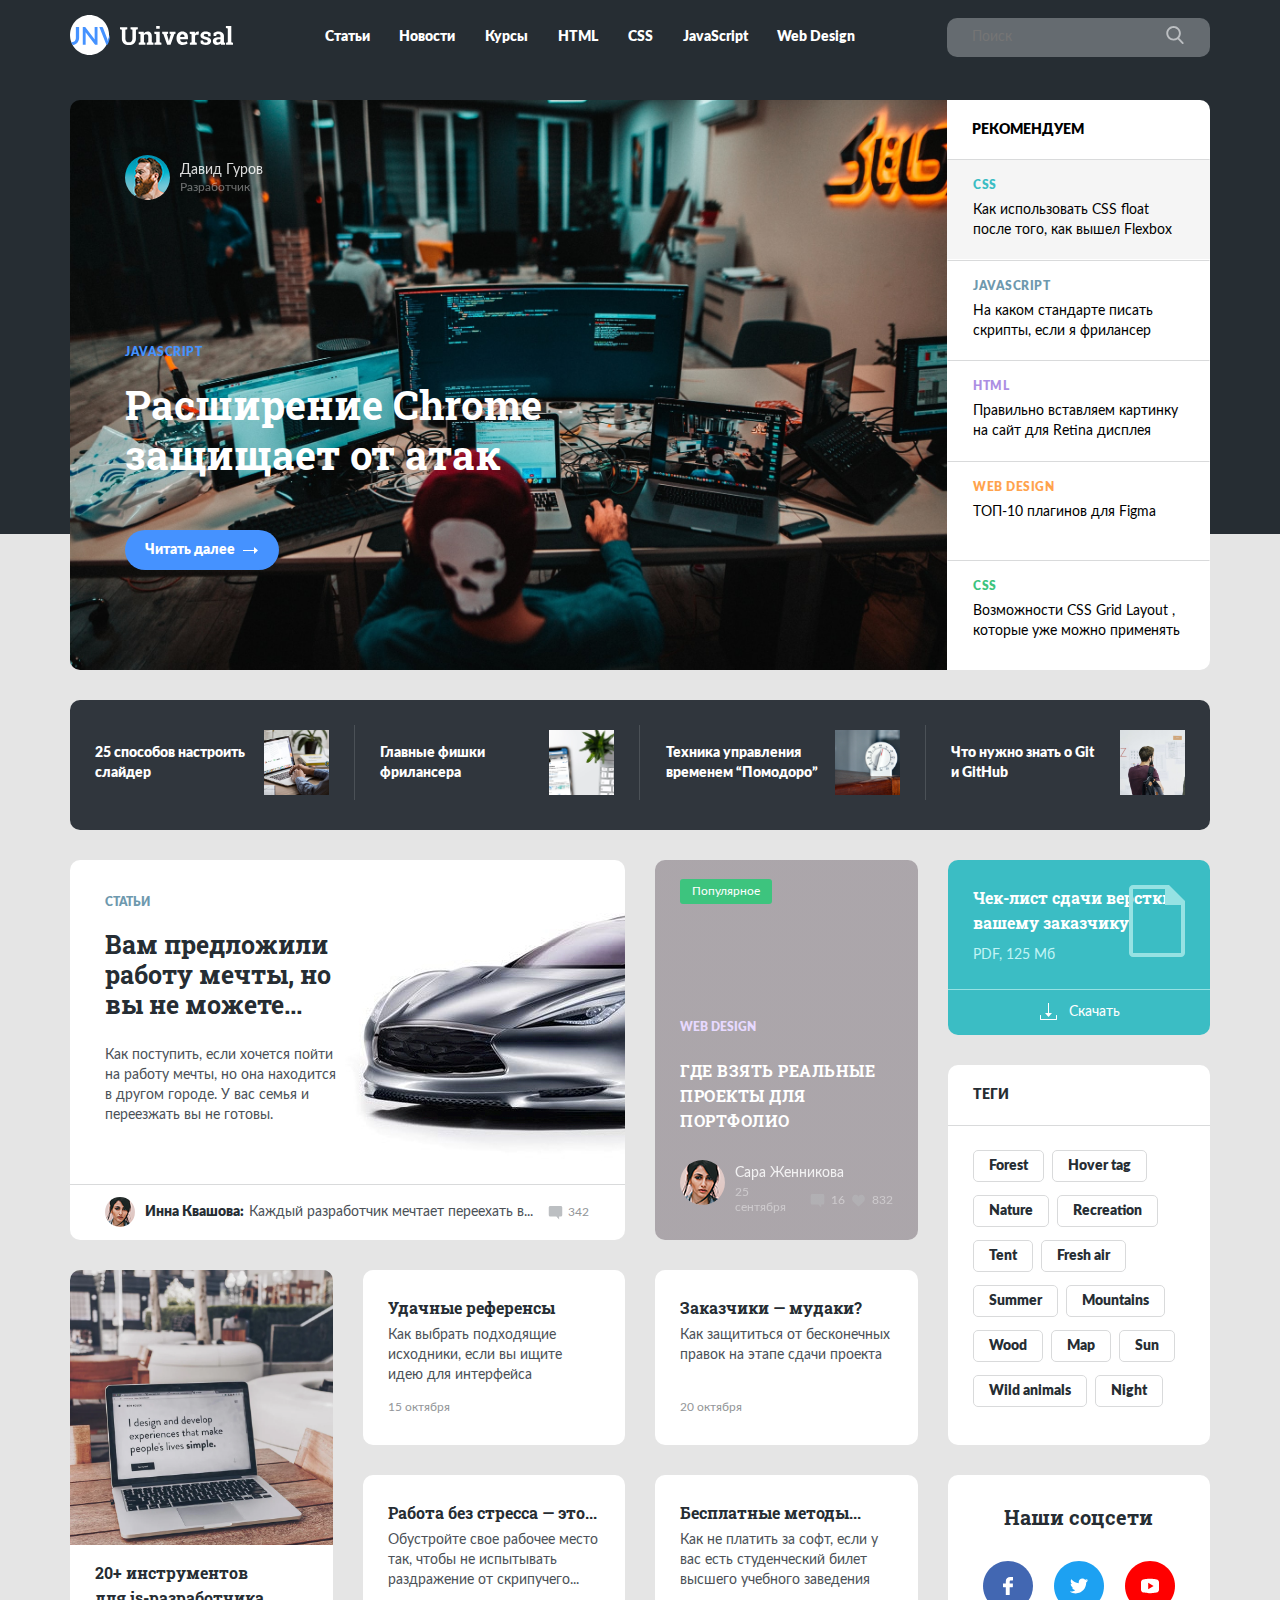
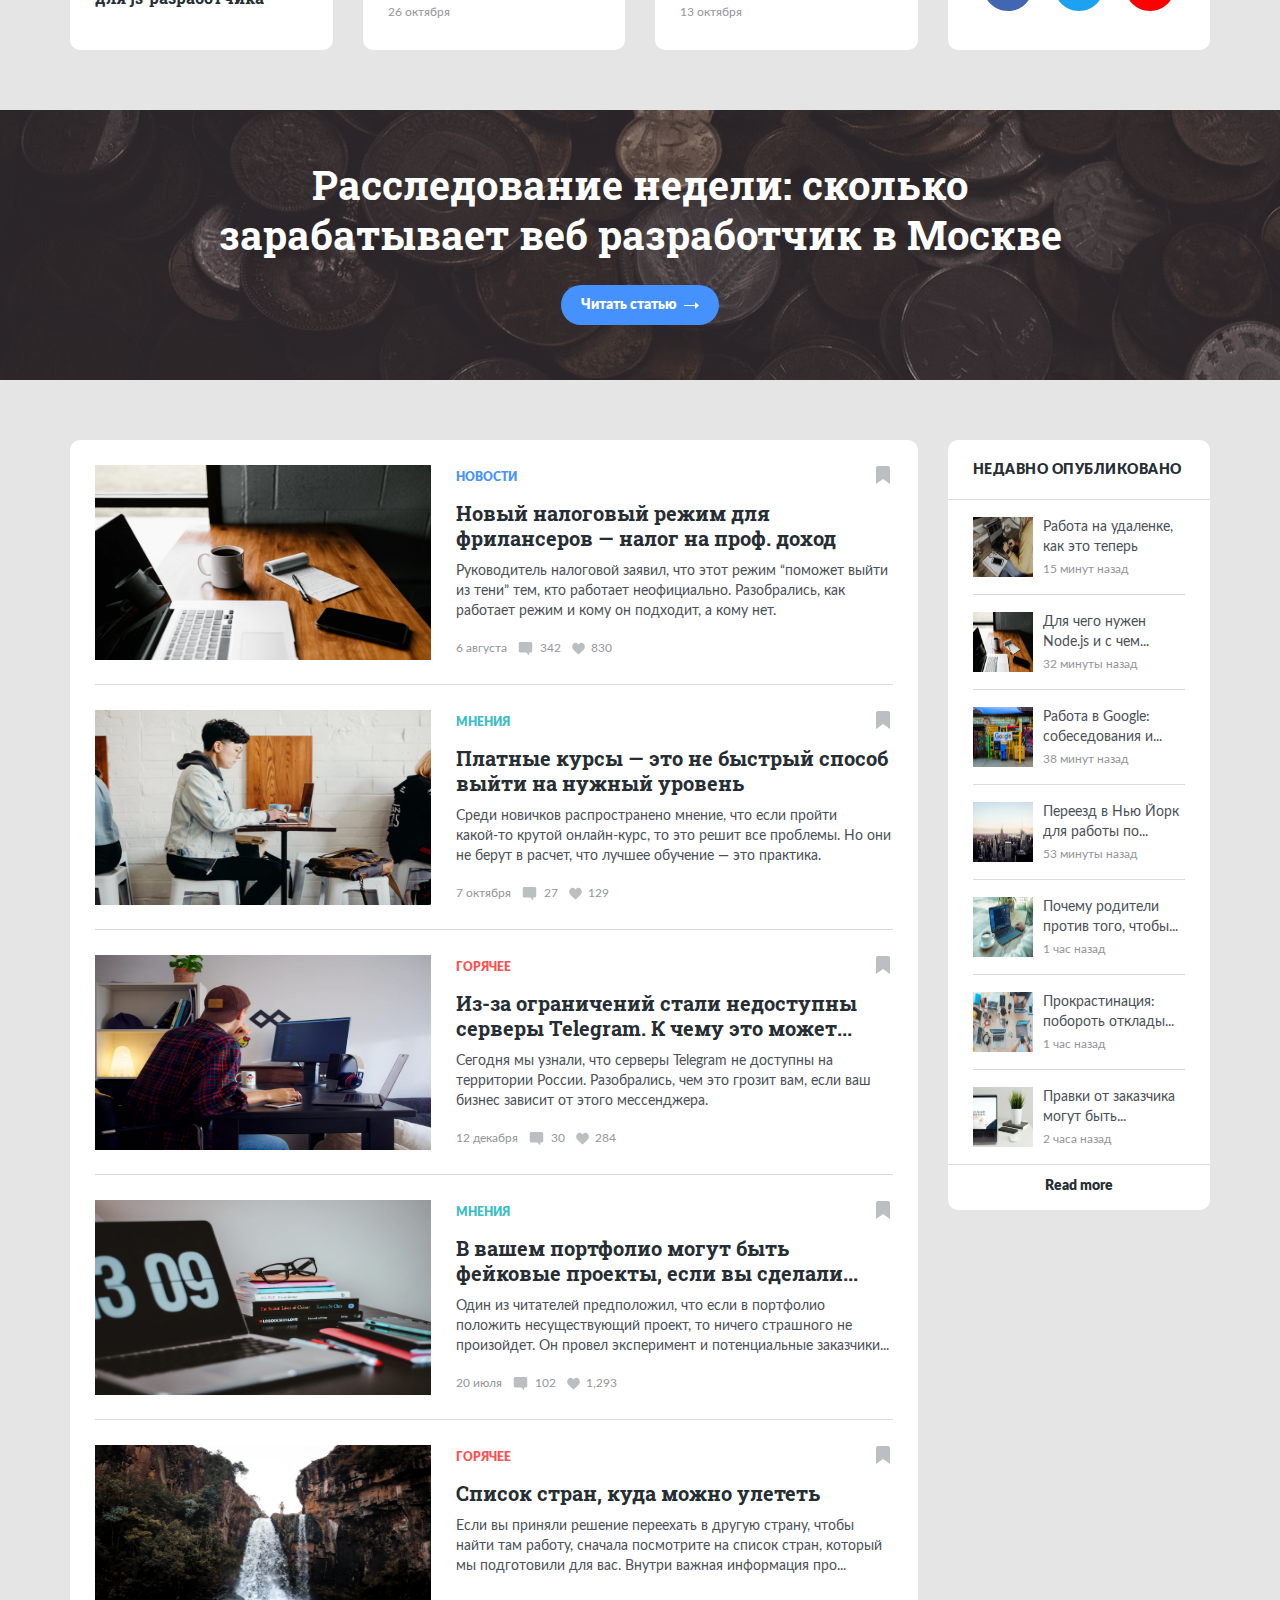
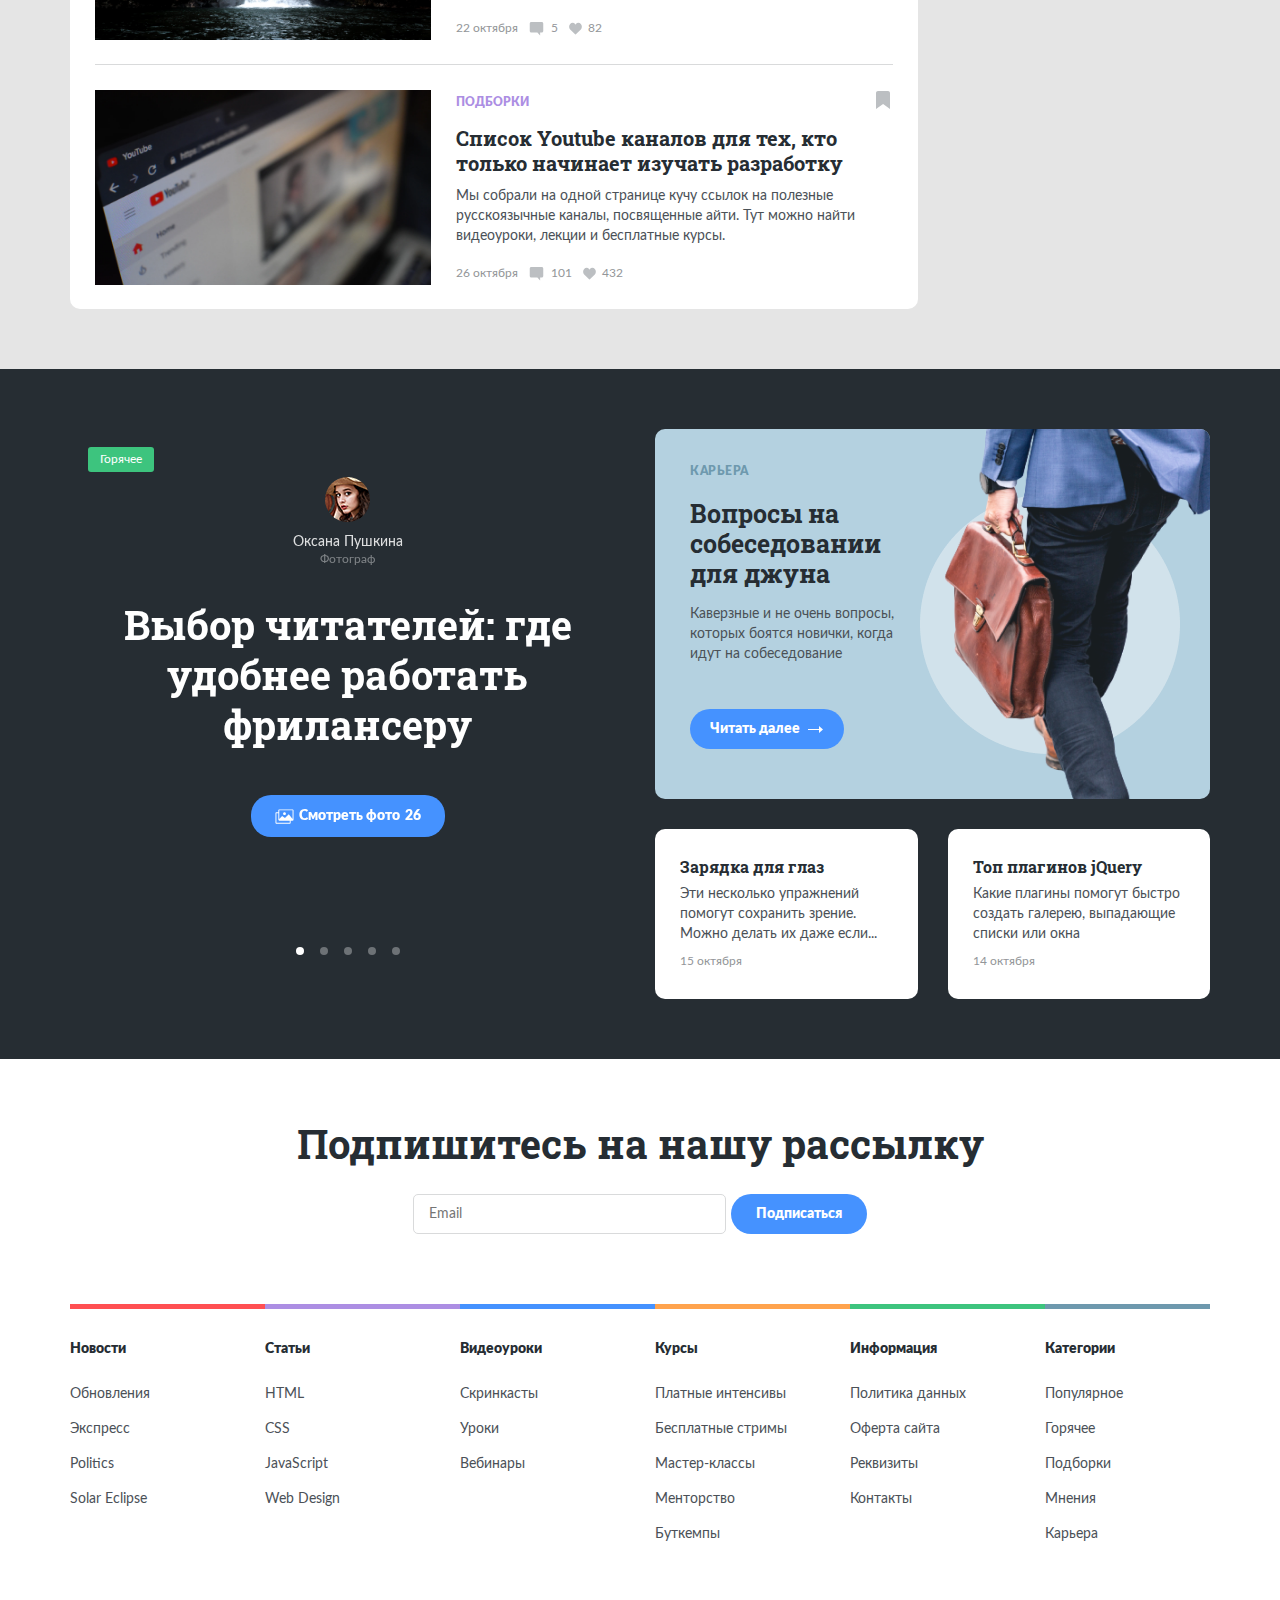
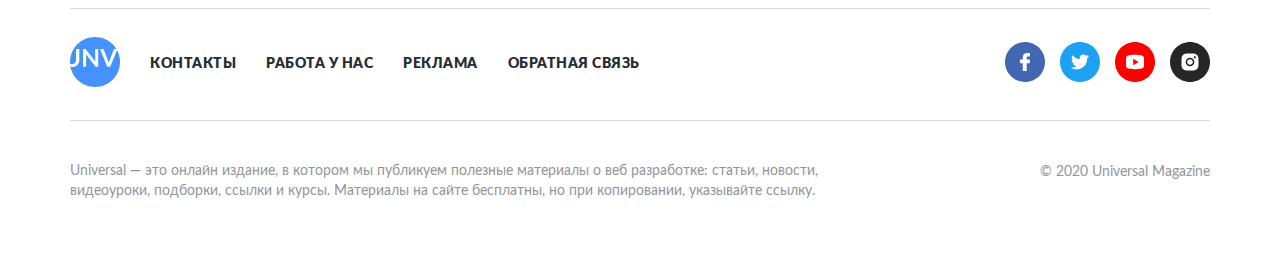
==== index.html @ 22e5e1e7 "add favicon" ====
<!DOCTYPE html>
<html lang="ru">

<head>
	<meta charset="UTF-8">
	<meta name="viewport" content="width=device-width, initial-scale=1.0">
	<title>Universal</title>
	<link rel="shortcut icon" href="favicon.ico" type="image/x-icon">
	<link rel="icon" href="favicon.ico" type="image/x-icon">
	<link rel="preconnect" href="https://fonts.gstatic.com">
	<link href="https://fonts.googleapis.com/css2?family=Roboto+Slab:wght@700&display=swap" rel="stylesheet">
	<link rel="preload" href="fonts/Lato-Black.woff2" as="font" type="font/woff2" crossorigin="">
	<link rel="preload" href="fonts/Lato-Regular.woff2" as="font" type="font/woff2" crossorigin="">
	<link rel="preload" href="fonts/RobotoSlab-Bold.woff2" as="font" type="font/woff2" crossorigin="">
	<link rel="stylesheet" href="css/swiper-bundle.min.css">
	<link rel="stylesheet" href="css/style.css">
</head>

<body>
	<header class="header">
		<div class="container">
			<div class="header-wrapper">
				<a href="index.html" class="header__logo">
					<img class="logo" src="img/logo/logo.svg" alt="logo" />
				</a>
				<nav class="navbar">
					<ul class="navbar__list">
						<li class="navbar__item"><a href="#" class="navbar__link">Статьи</a></li>
						<li class="navbar__item"><a href="#" class="navbar__link">Новости</a></li>
						<li class="navbar__item"><a href="#" class="navbar__link">Курсы</a></li>
						<li class="navbar__item"><a href="#" class="navbar__link">HTML</a></li>
						<li class="navbar__item"><a href="#" class="navbar__link">CSS</a></li>
						<li class="navbar__item"><a href="#" class="navbar__link">JavaScript</a></li>
						<li class="navbar__item"><a href="#" class="navbar__link">Web Design</a></li>
					</ul>
				</nav>
				<!-- /.navbar -->
				<form class="form header__form header__search-form" action="#">
					<input class="input header__input" type="search" placeholder="Поиск">
					<button class="button header__button header__input-button">
						<img src="img/svg/icon/search.svg" alt="Icon: search">
					</button>
				</form>
			</div>
		</div>
		<!-- /.container -->
	</header>
	<!-- /.header -->

	<main class="main">
		<section class="hero">
			<div class="container">
				<div class="hero-wrapper">

					<div class="content">

						<div id="css" class="content__item content__item--active">
							<div class="content__page">
								<img class="content__image" src="img/hero/bg-hero-1.jpg" alt="background">
								<div class="content__user">
									<img class="content__user-avatar user-avatar" src="img/user/user-avatar-1.png" alt="user">
									<div class="content__user-info">
										<span class="content__user-name">Давид Гуров</span>
										<span class="content__user-work">Разработчик</span>
									</div>
								</div>
								<div class="content__tab">
									<span class="content__text">javascript</span>
									<h2 class="content__title">Расширение Chrome защищает от атак</h2>
									<a href="#" class="button content__button">
										<span class="button__text">Читать далее</span>
										<img src="img/svg/button/Arrow.svg" alt="arrow" class="button-image"></a>
								</div>
							</div>
						</div>

						<div id="javascript" class="content__item">
							<div class="content__page">
								<img class="content__image" src="img/hero/bg-hero-1.jpg" alt="background">
								<div class="content__user">
									<img class="content__user-avatar user-avatar" src="img/user/user-avatar-1.png" alt="user">
									<div class="content__user-info">
										<span class="content__user-name">Давид Гуров</span>
										<span class="content__user-work">Разработчик</span>
									</div>
								</div>
								<div class="content__tab">
									<span class="content__text">javascript</span>
									<h2 class="content__title">На каком стандарте писать скрипты, если я фрилансер</h2>
									<a href="#" class="button content__button">
										<span class="button__text">Читать далее</span>
										<img src="img/svg/button/Arrow.svg" alt="arrow" class="button-image"></a>
								</div>
							</div>
						</div>

						<div id="html" class="content__item">
							<div class="content__page">
								<img class="content__image" src="img/hero/bg-hero-1.jpg" alt="background">
								<div class="content__user">
									<img class="content__user-avatar user-avatar" src="img/user/user-avatar-1.png" alt="user">
									<div class="content__user-info">
										<span class="content__user-name">Давид Гуров</span>
										<span class="content__user-work">Разработчик</span>
									</div>
								</div>
								<div class="content__tab">
									<span class="content__text">html</span>
									<h2 class="content__title">Правильно вставляем картинку на сайт для Retina дисплея</h2>
									<a href="#" class="button content__button">
										<span class="button__text">Читать далее</span>
										<img src="img/svg/button/Arrow.svg" alt="arrow" class="button-image"></a>
								</div>
							</div>
						</div>

						<div id="webdesign" class="content__item">
							<div class="content__page">
								<img class="content__image" src="img/hero/bg-hero-1.jpg" alt="background">
								<div class="content__user">
									<img class="content__user-avatar user-avatar" src="img/user/user-avatar-1.png" alt="user">
									<div class="content__user-info">
										<span class="content__user-name">Давид Гуров</span>
										<span class="content__user-work">Разработчик</span>
									</div>
								</div>
								<div class="content__tab">
									<span class="content__text">web design</span>
									<h2 class="content__title">ТОП-10 плагинов для Figma</h2>
									<a href="#" class="button content__button">
										<span class="button__text">Читать далее</span>
										<img src="img/svg/button/Arrow.svg" alt="arrow" class="button-image"></a>
								</div>
							</div>
						</div>

						<div id="grid" class="content__item">
							<div class="content__page">
								<img class="content__image" src="img/hero/bg-hero-1.jpg" alt="background">
								<div class="content__user">
									<img class="content__user-avatar user-avatar" src="img/user/user-avatar-1.png" alt="user">
									<div class="content__user-info">
										<span class="content__user-name">Давид Гуров</span>
										<span class="content__user-work">Разработчик</span>
									</div>
								</div>
								<div class="content__tab">
									<span class="content__text">css</span>
									<h2 class="content__title">Возможности CSS Grid Layout , которые уже можно применять</h2>
									<a href="#" class="button content__button">
										<span class="button__text">Читать далее</span>
										<img src="img/svg/button/Arrow.svg" alt="arrow" class="button-image"></a>
								</div>
							</div>
						</div>
					</div>

					<!-- /.content -->

					<div class="tabs">
						<div class="tabs__title">Рекомендуем</div>

						<div data-target="#css" class="tabs__item tabs__item-css tabs__item--active ">
							<h4 class="tabs__subtitle tabs__subtitle-css">css</h4>
							<span class="tabs__text">Как использовать CSS float после того, как вышел Flexbox</span>
						</div>

						<div data-target="#javascript" class=" tabs__item tabs__item-java">
							<h4 class="tabs__subtitle tabs__subtitle-java">javascript</h4>
							<span class="tabs__text">На каком стандарте писать скрипты, если я фрилансер</span>
						</div>

						<div data-target="#html" class="tabs__item tabs__item-html">
							<h4 class="tabs__subtitle tabs__subtitle-html">html</h4>
							<span class="tabs__text">Правильно вставляем картинку на сайт для Retina дисплея</span>
						</div>

						<div data-target="#webdesign" class="tabs__item tabs__item-web">
							<h4 class="tabs__subtitle tabs__subtitle-web">Web design</h4>
							<span class="tabs__text">ТОП-10 плагинов для Figma</span>
						</div>

						<div data-target="#grid" class="tabs__item tabs__item-grid">
							<h4 class="tabs__subtitle tabs__subtitle-grid">css</h4>
							<span class="tabs__text">Возможности CSS Grid Layout , которые уже можно применять</span>
						</div>

					</div>
					<!-- /.tabs -->
				</div>
				<!-- /.hero-wrapper -->
			</div>
			<!-- /.container -->
		</section>
		<!-- /.hero -->

		<section class="articles">
			<div class="container">
				<div class="articles__top">
					<a href="#" class="articles__top-link">
						<h4 class="articles__top-title">25 способов настроить слайдер</h4>
						<img class="articles__top-image" src="img/articles-top/article-1.png" alt="25 способов настроить слайдер">
					</a>
					<span class="articles__top-splitter"></span>
					<a href="#" class="articles__top-link">
						<h4 class="articles__top-title">Главные фишки фрилансера</h4>
						<img class="articles__top-image" src="img/articles-top/article-2.png" alt="Главные фишки фрилансера">
					</a>
					<span class="articles__top-splitter"></span>
					<a href="#" class="articles__top-link">
						<h4 class="articles__top-title">Техника управления временем “Помодоро”</h4>
						<img class="articles__top-image" src="img/articles-top/article-3.png" alt="“Помодоро”">
					</a>
					<span class="articles__top-splitter"></span>
					<a href="#" class="articles__top-link">
						<h4 class="articles__top-title">Что нужно знать о Git и GitHub </h4>
						<img class="articles__top-image" src="img/articles-top/article-4.png" alt="Что нужно знать о Git и GitHub ">
					</a>
				</div>

				<div class="articles__bottom">

					<a href="#" class="articles__bottom-card major">
						<div class="major-content">
							<span class="major-topic card-topic">Статьи</span>
							<h3 class="major-title card-title">Вам предложили работу мечты, но вы не можете... </h3>
							<p class="major-text card-text">
								Как поступить, если хочется пойти на работу мечты, но она находится в другом городе.
								У вас семья и переезжать вы не готовы.
							</p>
						</div>
						<div class="major-splitter"></div>
						<div class="major-comment">
							<img class="major__user-avatar user-avatar" src="img/user/user-avatar-2.png" alt="user">
							<span class="major__user-name user-name">Инна Квашова:</span>
							<span class="major__user-text card-text ">Каждый разработчик мечтает переехать в...</span>
							<img class="major__comment-icon comment" src="img/svg/icon/comment.svg" alt="Icon: comment">
							<span class="major__comment-number comment-item">342</span>
						</div>

					</a>
					<a href="#" class="articles__bottom-card popular">
						<div class="popular-label">Популярное</div>
						<h3 class="popular-topic card-topic">Web design</h3>
						<p class="popular-title card-title">Где взять реальные проекты для портфолио</p>
						<div class="popular-comment">
							<img class="popular__user-avatar user-avatar" src="img/user/user-avatar-2.png" alt="user">
							<div class="popular__user-info">
								<span class="popular__user-name user-name">Сара Женникова</span>
								<div class="popular__user-action">
									<span class="popular__user-date comment-item">25 сентября</span>
									<img class="popular__comment-icon comment" src="img/svg/icon/comment.svg" alt="Icon: comment">
									<span class="popular__comment-number comment-item">16</span>
									<img class="popular__comment-like like" src="img/svg/icon/like.svg" alt="Icon: comment">
									<span class="popular__like-number comment-item">832</span>
								</div>
							</div>
						</div>
					</a>

					<a href="#" class="articles__bottom-card checklist">
						<img class="checklist-image" src="img/svg/icon/folder.svg" alt="Icon: file">
						<div class="checklist-box">
							<h3 class="checklist-title card-title">Чек-лист сдачи верстки вашему заказчику</h3>
							<span class="checklist-text card-text">PDF, 125 Мб</span>
						</div>
						<div class="checklist-splitter"></div>
						<div class="checklist-button">
							<img class="checklist-arrow" src="img/svg/icon/download.svg" alt="Icon: download">
							<span class="checklist-desc card-text">Скачать</span>
						</div>
					</a>

					<a href="#" class="articles__bottom-card tools">
						<img class="tools-image" src="img/articles-bottom/article-7.png" alt="background">
						<h3 class="tools-title card-title">20+ инструментов для js-разработчика</h3>

					</a>
					<a href="#" class="articles__bottom-card description">
						<div class="description-info">
							<h3 class="description-title card-title">Удачные референсы</h3>
							<p class="description-text card-text">Как выбрать подходящие исходники, если вы ищите идею для интерфейса
							</p>
						</div>
						<span class="description-date comment-item">15 октября</span>
					</a>

					<a href="#" class="articles__bottom-card description">
						<div class="description-info">
							<h3 class="description-title card-title">Заказчики — мудаки?</h3>
							<p class="description-text card-text">Как защититься от бесконечных правок на этапе сдачи проекта</p>
						</div>
						<span class="description-date comment-item">20 октября</span>
					</a>

					<div class="articles__bottom-card tags">
						<div class="tags-title card-text">теги</div>
						<div class="tags-box">
							<a href="#" class="tags-item card-text">Forest</a>
							<a href="#" class="tags-item card-text">Hover tag</a>
							<a href="#" class="tags-item card-text">Nature</a>
							<a href="#" class="tags-item card-text">Recreation</a>
							<a href="#" class="tags-item card-text">Tent</a>
							<a href="#" class="tags-item card-text">Fresh air</a>
							<a href="#" class="tags-item card-text">Summer</a>
							<a href="#" class="tags-item card-text">Mountains</a>
							<a href="#" class="tags-item card-text">Wood</a>
							<a href="#" class="tags-item card-text">Map</a>
							<a href="#" class="tags-item card-text">Sun</a>
							<a href="#" class="tags-item card-text">Wild animals</a>
							<a href="#" class="tags-item card-text">Night</a>
						</div>
					</div>
					<a href="#" class="articles__bottom-card description">
						<div class="description-info">
							<h3 class="description-title card-title">Работа без стресса — это...</h3>
							<p class="description-text card-text">Обустройте свое рабочее место так, чтобы не испытывать раздражение
								от
								скрипучего...</p>
						</div>
						<span class="description-date comment-item">26 октября</span>
					</a>
					<a href="#" class="articles__bottom-card description">
						<div class="description-info">
							<h3 class="description-title card-title">Бесплатные методы...</h3>
							<p class="description-text card-text">Как не платить за софт, если у вас есть студенческий билет высшего
								учебного заведения
							</p>
						</div>
						<span class="description-date comment-item">13 октября</span>
					</a>
					<div class="articles__bottom-card social">
						<h3 class="social-title card-title">Наши соцсети</h3>
						<div class="social-box">
							<a href="https://www.facebook.com/" class="social-link"><img class="social-image"
									src="img/svg/social/facebook.svg" alt="Icon: facebook"></a>
							<a href="https://twitter.com/" class="social-link"><img class="social-image"
									src="img/svg/social/twitter.svg" alt="Icon: twitter"></a>
							<a href="https://www.youtube.com" class="social-link"><img class="social-image"
									src="img/svg/social/youtube.svg" alt="Icon: youtube"></a>
						</div>
					</div>

				</div>
			</div>
			<!-- /.container -->
		</section>
		<!-- /.articles -->

		<section class="preview">
			<div class="container">
				<div class="preview__container">
					<h2 class="preview__title">Расследование недели: сколько зарабатывает веб разработчик в Москве</h2>
					<a class="button preview__button">
						<span class="button__text">Читать статью</span>
						<img src="img/svg/button/Arrow.svg" alt="" class="button__image">
					</a>
				</div>
			</div>
		</section>
		<!-- /.preview -->

		<section class="news">
			<div class="container">
				<div class="news__grid">
					<div class="news__main">

						<div class="news__main-card">
							<img class="news__main-image" src="img/news/news-1.png" alt="news">
							<div class="news__main-info">
								<img class="news__main-bookmark" src="img/svg/icon/bookmark.svg" alt="Icon: bookmark">
								<div class="news__main-box">
									<h4 class="news__main-topic news__main-topic--new card-topic">Новости</h4>
									<a href="#" class="news__main-title card-title">Новый налоговый режим для фрилансеров — налог на проф.
										доход
									</a>
									<span class="news__main-text card-text">Руководитель налоговой заявил, что этот режим “поможет выйти
										из
										тени” тем, кто работает неофициально. Разобрались, как работает режим и кому он подходит, а кому
										нет.</span>
								</div>
								<div class="news__main-action">
									<span class="news__main-date comment-item">6 августа</span>
									<img class="news__main-icon comment" src="img/svg/icon/comment.svg" alt="Icon: comment">
									<span class="news__main-number comment-item">342</span>
									<img class="news__main-like like" src="img/svg/icon/like.svg" alt="Icon: comment">
									<span class="news__main-number comment-item">830</span>
								</div>
							</div>
						</div>
						<!-- /.news__card -->

						<div class="news__main-card">
							<img class="news__main-image" src="img/news/news-2.png" alt="news">
							<div class="news__main-info">
								<img class="news__main-bookmark" src="img/svg/icon/bookmark.svg" alt="Icon: bookmark">
								<div class="news__main-box">
									<h4 class="news__main-topic news__main-topic--opinion card-topic">Мнения</h4>
									<a href="#" class="news__main-title card-title">Платные курсы — это не быстрый способ выйти на нужный
										уровень
									</a>
									<span class="news__main-text card-text">Среди новичков распространено мнение, что если пройти <br>
										какой-то
										крутой онлайн-курс, то это решит все проблемы. Но они не берут в расчет, что лучшее обучение — это
										практика. </span>
								</div>
								<div class="news__main-action">
									<span class="news__main-date comment-item">7 октября</span>
									<img class="news__main-icon comment" src="img/svg/icon/comment.svg" alt="Icon: comment">
									<span class="news__main-number comment-item">27</span>
									<img class="news__main-like like" src="img/svg/icon/like.svg" alt="Icon: comment">
									<span class="news__main-number comment-item">129</span>
								</div>
							</div>
						</div>
						<!-- /.news__card -->

						<div class="news__main-card">
							<img class="news__main-image" src="img/news/news-3.png" alt="news">
							<div class="news__main-info">
								<img class="news__main-bookmark" src="img/svg/icon/bookmark.svg" alt="Icon: bookmark">
								<div class="news__main-box">
									<h4 class="news__main-topic news__main-topic--hot card-topic">Горячее</h4>
									<a href="#" class="news__main-title card-title">Из-за ограничений стали недоступны серверы Telegram. К
										чему
										это может...
									</a>
									<span class="news__main-text card-text">Сегодня мы узнали, что серверы Telegram не доступны на
										территории России. Разобрались, чем это грозит вам, если ваш бизнес зависит от этого мессенджера.
									</span>
								</div>
								<div class="news__main-action">
									<span class="news__main-date comment-item">12 декабря</span>
									<img class="news__main-icon comment" src="img/svg/icon/comment.svg" alt="Icon: comment">
									<span class="news__main-number comment-item">30</span>
									<img class="news__main-like like" src="img/svg/icon/like.svg" alt="Icon: comment">
									<span class="news__main-number comment-item">284</span>
								</div>
							</div>
						</div>
						<!-- /.news__card -->

						<div class="news__main-card">
							<img class="news__main-image" src="img/news/news-4.png" alt="news">
							<div class="news__main-info">
								<img class="news__main-bookmark" src="img/svg/icon/bookmark.svg" alt="Icon: bookmark">
								<div class="news__main-box">
									<h4 class="news__main-topic news__main-topic--opinion card-topic">Мнения</h4>
									<a href="#" class="news__main-title card-title">В вашем портфолио могут быть фейковые проекты, если вы
										сделали...
									</a>
									<span class="news__main-text card-text">Один из читателей предположил, что если в портфолио положить
										несуществующий проект, то ничего страшного не произойдет. Он провел эксперимент и потенциальные
										заказчики... </span>
								</div>
								<div class="news__main-action">
									<span class="news__main-date comment-item">20 июля</span>
									<img class="news__main-icon comment" src="img/svg/icon/comment.svg" alt="Icon: comment">
									<span class="news__main-number comment-item">102</span>
									<img class="news__main-like like" src="img/svg/icon/like.svg" alt="Icon: comment">
									<span class="news__main-number comment-item">1,293</span>
								</div>
							</div>
						</div>
						<!-- /.news__card -->

						<div class="news__main-card">
							<img class="news__main-image" src="img/news/news-5.png" alt="news">
							<div class="news__main-info">
								<img class="news__main-bookmark" src="img/svg/icon/bookmark.svg" alt="Icon: bookmark">
								<div class="news__main-box">
									<h4 class="news__main-topic news__main-topic--hot card-topic">Горячее</h4>
									<a href="#" class="news__main-title card-title">Список стран, куда можно улететь
									</a>
									<span class="news__main-text card-text">Если вы приняли решение переехать в другую страну, чтобы найти
										там работу, сначала посмотрите на список стран, который мы подготовили для вас. Внутри важная
										информация про...</span>
								</div>
								<div class="news__main-action">
									<span class="news__main-date comment-item">22 октября</span>
									<img class="news__main-icon comment" src="img/svg/icon/comment.svg" alt="Icon: comment">
									<span class="news__main-number comment-item">5</span>
									<img class="news__main-like like" src="img/svg/icon/like.svg" alt="Icon: comment">
									<span class="news__main-number comment-item">82</span>
								</div>
							</div>
						</div>
						<!-- /.news__card -->

						<div class="news__main-card">
							<img class="news__main-image" src="img/news/news-6.png" alt="news">
							<div class="news__main-info">
								<img class="news__main-bookmark" src="img/svg/icon/bookmark.svg" alt="Icon: bookmark">
								<div class="news__main-box">
									<h4 class="news__main-topic news__main-topic--compilation card-topic">Подборки</h4>
									<a href="#" class="news__main-title card-title">Список Youtube каналов для тех, кто только начинает
										изучать
										разработку
									</a>
									<span class="news__main-text card-text">Мы собрали на одной странице кучу ссылок на полезные
										русскоязычные каналы, посвященные айти. Тут можно найти видеоуроки, лекции и бесплатные курсы.
									</span>
								</div>
								<div class="news__main-action">
									<span class="news__main-date comment-item">26 октября</span>
									<img class="news__main-icon comment" src="img/svg/icon/comment.svg" alt="Icon: comment">
									<span class="news__main-number comment-item">101</span>
									<img class="news__main-like like" src="img/svg/icon/like.svg" alt="Icon: comment">
									<span class="news__main-number comment-item">432</span>
								</div>
							</div>
						</div>
						<!-- /.news__card -->

					</div>
					<!-- /.news__main -->

					<div class="news__sidebar">
						<div class="news__sidebar-title">Недавно опубликовано</div>
						<div class="news__sidebar-box">
							<div class="news__sidebar-card">
								<img class="news__sidebar-image" src="img/news-sidebar/news-sidebar-1.png" alt="news">
								<a href="#" class="news__sidebar-info">
									<span class="news__sidebar-text">Работа на удаленке, как это теперь</span>
									<span class="news__sidebar-time">15 минут назад</span>
								</a>
							</div>
							<div class="news__sidebar-card">
								<img class="news__sidebar-image" src="img/news-sidebar/news-sidebar-2.png" alt="news">
								<a href="#" class="news__sidebar-info">
									<span class="news__sidebar-text">Для чего нужен Node.js и с чем...</span>
									<span class="news__sidebar-time">32 минуты назад</span>
								</a>
							</div>
							<div class="news__sidebar-card">
								<img class="news__sidebar-image" src="img/news-sidebar/news-sidebar-3.png" alt="news">
								<a href="#" class="news__sidebar-info">
									<span class="news__sidebar-text">Работа в Google: собеседования и...</span>
									<span class="news__sidebar-time">38 минут назад</span>
								</a>
							</div>
							<div class="news__sidebar-card">
								<img class="news__sidebar-image" src="img/news-sidebar/news-sidebar-4.png" alt="news">
								<a href="#" class="news__sidebar-info">
									<span class="news__sidebar-text">Переезд в Нью Йорк для работы по...</span>
									<span class="news__sidebar-time">53 минуты назад</span>
								</a>
							</div>
							<div class="news__sidebar-card">
								<img class="news__sidebar-image" src="img/news-sidebar/news-sidebar-5.png" alt="news">
								<a href="#" class="news__sidebar-info">
									<span class="news__sidebar-text">Почему родители против того, чтобы...</span>
									<span class="news__sidebar-time">1 час назад</span>
								</a>
							</div>
							<div class="news__sidebar-card">
								<img class="news__sidebar-image" src="img/news-sidebar/news-sidebar-6.png" alt="news">
								<a href="#" class="news__sidebar-info">
									<span class="news__sidebar-text">Прокрастинация: побороть отклады...</span>
									<span class="news__sidebar-time">1 час назад</span>
								</a>
							</div>
							<div class="news__sidebar-card">
								<img class="news__sidebar-image" src="img/news-sidebar/news-sidebar-7.png" alt="news">
								<a href="#" class="news__sidebar-info">
									<span class="news__sidebar-text">Правки от заказчика могут быть...</span>
									<span class="news__sidebar-time">2 часа назад</span>
								</a>
							</div>
						</div>
						<a href="#" class="news__sidebar-subtitle">Read more</a>
					</div>
					<!-- /.news__sidebar -->
				</div>
			</div>
		</section>
		<!-- /.news -->

		<section class="gallery">
			<div class="container">
				<div class="gallery__grid">
					<div class="gallery__swiper">
						<!-- Slider main container -->
						<div class="gallery__swiper-container swiper-container">

							<div class="gallery__swiper-info">
								<div class="gallery__swiper-label">Горячее</div>
								<div class="gallery__user">
									<img class="gallery__user-avatar" src="img/user/user-avatar-3.png" alt="user">
									<span class="gallery__user-name">Оксана Пушкина</span>
									<span class="gallery__user-work">Фотограф</span>
								</div>
								<h2 class="gallery__swiper-title">Выбор читателей: где удобнее работать фрилансеру</h2>
								<a href="#" class="button gallery__button">
									<img src="img/svg/button/Images.svg" alt="Icon: photo" class="gallery__button-icon">
									<span class="gallery__button-text">Смотреть фото</span>
									<span class="gallery__button-number">26</span>
								</a>
							</div>

							<div class="gallery__swiper-wrapper swiper-wrapper">
								<!-- Slides -->
								<div class="gallery__swiper-slide swiper-slide">
									<img src="img/gallery-swiper/slade-1.jpg" alt="" class="gallery__swiper-image">
								</div>
								<div class="gallery__swiper-slide swiper-slide">
									<img src="img/gallery-swiper/slade-2.jpg" alt="" class="gallery__swiper-image">
								</div>
								<div class="gallery__swiper-slide swiper-slide">
									<img src="img/gallery-swiper/slade-3.jpg" alt="" class="gallery__swiper-image">
								</div>
								<div class="gallery__swiper-slide swiper-slide">
									<img src="img/gallery-swiper/slade-4.jpg" alt="" class="gallery__swiper-image">
								</div>
								<div class="gallery__swiper-slide swiper-slide">
									<img src="img/gallery-swiper/slade-5.jpg" alt="" class="gallery__swiper-image">
								</div>
							</div>
							<!-- If we need pagination -->
							<div class="gallery__swiper-pagination swiper-pagination"></div>
						</div>
					</div>
					<div class="gallery__career">
						<img class="gallery__career-image" src="img/bg-career.png" alt="Carrer">
						<div class="gallery__career-info">
							<h4 class="gallery__career-topic">Карьера</h4>
							<span class="gallery__career-title">Вопросы на собеседовании для джуна</span>
							<p class="gallery__career-text">Каверзные и не очень вопросы, которых боятся новички, когда идут на
								собеседование
							</p>
						</div>
						<a href="#" class="button gallery__career-button"><span class="button__text">Читать далее</span>
							<img src="img/svg/button/Arrow.svg" alt="Icon: arrow" class="gallery__career-icon">
						</a>
					</div>
					<a href="#" class="gallery__card">
						<div class="gallery__info">
							<h3 class="gallery__title">Зарядка для глаз</h3>
							<span class="gallery__text">Эти несколько упражнений помогут сохранить зрение. Можно делать их даже
								если...</span>
						</div>
						<span class="gallery__date">15 октября</span>
					</a>
					<a href="#" class="gallery__card">
						<div class="gallery__info">
							<h3 class="gallery__title">Топ плагинов jQuery</h3>
							<span class="gallery__text">Какие плагины помогут быстро создать галерею, выпадающие списки или
								окна</span>
						</div>
						<span class="gallery__date">14 октября</span>
					</a>

				</div>
			</div>
			<!-- /.container -->
		</section>
		<!-- /.gallery -->

	</main>
	<!-- /.main -->
	<footer class="footer">
		<div class="container">
			<div class="footer__wrapper">

				<div class="footer__newsletter">
					<h2 class="footer__newsletter-title">Подпишитесь на нашу рассылку</h2>
					<form action="#" class="footer__newsletter-form">
						<input class="input footer__newsletter-input" type="email" placeholder="Email">
						<button class="button footer__newsletter-button">Подписаться</button>
					</form>
				</div>
				<!-- /.footer__newsletter -->

				<div class="footer__info">
					<div class="footer__info-item footer__info-item--news">
						<span class="footer__info-title">Новости</span>
						<a href="#" class="footer__info-link">Обновления</a>
						<a href="#" class="footer__info-link">Экспресс</a>
						<a href="#" class="footer__info-link">Politics</a>
						<a href="#" class="footer__info-link">Solar Eclipse</a>
					</div>
					<div class="footer__info-item footer__info-item--articles">
						<span class="footer__info-title">Статьи</span>
						<a href="#" class="footer__info-link">HTML</a>
						<a href="#" class="footer__info-link">CSS</a>
						<a href="#" class="footer__info-link">JavaScript</a>
						<a href="#" class="footer__info-link">Web Design</a>
					</div>
					<div class="footer__info-item footer__info-item--videos">
						<span class="footer__info-title">Видеоуроки</span>
						<a href="#" class="footer__info-link">Скринкасты</a>
						<a href="#" class="footer__info-link">Уроки</a>
						<a href="#" class="footer__info-link">Вебинары</a>
					</div>
					<div class="footer__info-item footer__info-item--courses">
						<span class="footer__info-title">Курсы</span>
						<a href="#" class="footer__info-link">Платные интенсивы</a>
						<a href="#" class="footer__info-link">Бесплатные стримы</a>
						<a href="#" class="footer__info-link">Мастер-классы</a>
						<a href="#" class="footer__info-link">Менторство</a>
						<a href="#" class="footer__info-link">Буткемпы</a>
					</div>
					<div class="footer__info-item footer__info-item--information">
						<span class="footer__info-title">Информация</span>
						<a href="#" class="footer__info-link">Политика данных</a>
						<a href="#" class="footer__info-link">Оферта сайта</a>
						<a href="#" class="footer__info-link">Реквизиты</a>
						<a href="#" class="footer__info-link">Контакты</a>
					</div>
					<div class="footer__info-item footer__info-item--categiories">
						<span class="footer__info-title">Категории</span>
						<a href="#" class="footer__info-link">Популярное</a>
						<a href="#" class="footer__info-link">Горячее</a>
						<a href="#" class="footer__info-link">Подборки</a>
						<a href="#" class="footer__info-link">Мнения</a>
						<a href="#" class="footer__info-link">Карьера</a>
					</div>
				</div>
				<!-- /.footer__info -->
				<div class="footer__contacts">
					<div class="footer__contacts-about">
						<a href="#"><img class="footer__logo" src="img/logo/footer-logo.svg" alt="Logo"></a>
						<a href="#" class="footer__contacts-link">Контакты</a>
						<a href="#" class="footer__contacts-link">Работа у нас</a>
						<a href="#" class="footer__contacts-link">Реклама</a>
						<a href="#" class="footer__contacts-link">Обратная связь</a>
					</div>
					<div class="footer__contacts-social">
						<a href="https://www.facebook.com" class="footer__social-link">
							<img src="img/svg/social/footer-facebook.svg" alt="facebook" class="footer__social-icon">
						</a>
						<a href="https://twitter.com" class="footer__social-link"><img src="img/svg/social/footer-twitter.svg"
								alt="twitter" class="footer__social-icon"></a>
						<a href="https://www.youtube.com" class="footer__social-link">
							<img src="img/svg/social/footer-youtube.svg" alt="youtube" class="footer__social-icon">
						</a>
						<a href="https://www.instagram.com" class="footer__social-link">
							<img src="img/svg/social/footer-instagram.svg" alt="instagram" class="footer__social-icon">
						</a>
					</div>
				</div>
				<!-- /.footer__contacts -->
				<div class="footer__copyright">
					<p class="footer__copyright-all">Universal — это онлайн издание, в котором мы публикуем полезные материалы о
						веб разработке: статьи, новости, видеоуроки, подборки, ссылки и курсы. Материалы на сайте бесплатны, но при
						копировании, указывайте ссылку.</p>
					<span class="footer__copyright-tag">© 2020 Universal Magazine</span>
				</div>
				<!-- /.footer__copyright -->
			</div>
			<!-- /.footer__wrapper -->
		</div>
		<!-- /.container -->
	</footer>
	<!-- /.footer -->
	<script src="https://code.jquery.com/jquery-3.5.1.min.js"
		integrity="sha256-9/aliU8dGd2tb6OSsuzixeV4y/faTqgFtohetphbbj0=" crossorigin="anonymous"></script>
	<script src="js/swiper-bundle.min.js"></script>
	<script src="js/main.js"></script>
</body>

</html>
---- css/style.css ----
/*! normalize.css v8.0.1 | MIT License | github.com/necolas/normalize.css */
/* Document
   ========================================================================== */
/**
 * 1. Correct the line height in all browsers.
 * 2. Prevent adjustments of font size after orientation changes in iOS.
 */
html {
  line-height: 1.15;
  /* 1 */
  -webkit-text-size-adjust: 100%;
  /* 2 */
}

/* Sections
   ========================================================================== */
/**
 * Remove the margin in all browsers.
 */
body {
  margin: 0;
}

/**
 * Render the `main` element consistently in IE.
 */
main {
  display: block;
}

/**
 * Correct the font size and margin on `h1` elements within `section` and
 * `article` contexts in Chrome, Firefox, and Safari.
 */
h1 {
  font-size: 2em;
  margin: 0.67em 0;
}

/* Grouping content
   ========================================================================== */
/**
 * 1. Add the correct box sizing in Firefox.
 * 2. Show the overflow in Edge and IE.
 */
hr {
  -webkit-box-sizing: content-box;
          box-sizing: content-box;
  /* 1 */
  height: 0;
  /* 1 */
  overflow: visible;
  /* 2 */
}

/**
 * 1. Correct the inheritance and scaling of font size in all browsers.
 * 2. Correct the odd `em` font sizing in all browsers.
 */
pre {
  font-family: monospace, monospace;
  /* 1 */
  font-size: 1em;
  /* 2 */
}

/* Text-level semantics
   ========================================================================== */
/**
 * Remove the gray background on active links in IE 10.
 */
a {
  background-color: transparent;
}

/**
 * 1. Remove the bottom border in Chrome 57-
 * 2. Add the correct text decoration in Chrome, Edge, IE, Opera, and Safari.
 */
abbr[title] {
  border-bottom: none;
  /* 1 */
  text-decoration: underline;
  /* 2 */
  -webkit-text-decoration: underline dotted;
          text-decoration: underline dotted;
  /* 2 */
}

/**
 * Add the correct font weight in Chrome, Edge, and Safari.
 */
b,
strong {
  font-weight: bolder;
}

/**
 * 1. Correct the inheritance and scaling of font size in all browsers.
 * 2. Correct the odd `em` font sizing in all browsers.
 */
code,
kbd,
samp {
  font-family: monospace, monospace;
  /* 1 */
  font-size: 1em;
  /* 2 */
}

/**
 * Add the correct font size in all browsers.
 */
small {
  font-size: 80%;
}

/**
 * Prevent `sub` and `sup` elements from affecting the line height in
 * all browsers.
 */
sub,
sup {
  font-size: 75%;
  line-height: 0;
  position: relative;
  vertical-align: baseline;
}

sub {
  bottom: -0.25em;
}

sup {
  top: -0.5em;
}

/* Embedded content
   ========================================================================== */
/**
 * Remove the border on images inside links in IE 10.
 */
img {
  border-style: none;
}

/* Forms
   ========================================================================== */
/**
 * 1. Change the font styles in all browsers.
 * 2. Remove the margin in Firefox and Safari.
 */
button,
input,
optgroup,
select,
textarea {
  font-family: inherit;
  /* 1 */
  font-size: 100%;
  /* 1 */
  line-height: 1.15;
  /* 1 */
  margin: 0;
  /* 2 */
}

/**
 * Show the overflow in IE.
 * 1. Show the overflow in Edge.
 */
button,
input {
  /* 1 */
  overflow: visible;
}

/**
 * Remove the inheritance of text transform in Edge, Firefox, and IE.
 * 1. Remove the inheritance of text transform in Firefox.
 */
button,
select {
  /* 1 */
  text-transform: none;
}

/**
 * Correct the inability to style clickable types in iOS and Safari.
 */
button,
[type="button"],
[type="reset"],
[type="submit"] {
  -webkit-appearance: button;
}

/**
 * Remove the inner border and padding in Firefox.
 */
button::-moz-focus-inner,
[type="button"]::-moz-focus-inner,
[type="reset"]::-moz-focus-inner,
[type="submit"]::-moz-focus-inner {
  border-style: none;
  padding: 0;
}

/**
 * Restore the focus styles unset by the previous rule.
 */
button:-moz-focusring,
[type="button"]:-moz-focusring,
[type="reset"]:-moz-focusring,
[type="submit"]:-moz-focusring {
  outline: 1px dotted ButtonText;
}

/**
 * Correct the padding in Firefox.
 */
fieldset {
  padding: 0.35em 0.75em 0.625em;
}

/**
 * 1. Correct the text wrapping in Edge and IE.
 * 2. Correct the color inheritance from `fieldset` elements in IE.
 * 3. Remove the padding so developers are not caught out when they zero out
 *    `fieldset` elements in all browsers.
 */
legend {
  -webkit-box-sizing: border-box;
          box-sizing: border-box;
  /* 1 */
  color: inherit;
  /* 2 */
  display: table;
  /* 1 */
  max-width: 100%;
  /* 1 */
  padding: 0;
  /* 3 */
  white-space: normal;
  /* 1 */
}

/**
 * Add the correct vertical alignment in Chrome, Firefox, and Opera.
 */
progress {
  vertical-align: baseline;
}

/**
 * Remove the default vertical scrollbar in IE 10+.
 */
textarea {
  overflow: auto;
}

/**
 * 1. Add the correct box sizing in IE 10.
 * 2. Remove the padding in IE 10.
 */
[type="checkbox"],
[type="radio"] {
  -webkit-box-sizing: border-box;
          box-sizing: border-box;
  /* 1 */
  padding: 0;
  /* 2 */
}

/**
 * Correct the cursor style of increment and decrement buttons in Chrome.
 */
[type="number"]::-webkit-inner-spin-button,
[type="number"]::-webkit-outer-spin-button {
  height: auto;
}

/**
 * 1. Correct the odd appearance in Chrome and Safari.
 * 2. Correct the outline style in Safari.
 */
[type="search"] {
  -webkit-appearance: textfield;
  /* 1 */
  outline-offset: -2px;
  /* 2 */
}

/**
 * Remove the inner padding in Chrome and Safari on macOS.
 */
[type="search"]::-webkit-search-decoration {
  -webkit-appearance: none;
}

/**
 * 1. Correct the inability to style clickable types in iOS and Safari.
 * 2. Change font properties to `inherit` in Safari.
 */
::-webkit-file-upload-button {
  -webkit-appearance: button;
  /* 1 */
  font: inherit;
  /* 2 */
}

/* Interactive
   ========================================================================== */
/*
 * Add the correct display in Edge, IE 10+, and Firefox.
 */
details {
  display: block;
}

/*
 * Add the correct display in all browsers.
 */
summary {
  display: list-item;
}

/* Misc
   ========================================================================== */
/**
 * Add the correct display in IE 10+.
 */
template {
  display: none;
}

/**
 * Add the correct display in IE 10.
 */
[hidden] {
  display: none;
}

@font-face {
  font-family: 'Lato';
  src: url("../fonts/Lato-Black.woff");
  src: url("../fonts/Lato-Black.woff2");
  font-weight: 900;
  font-style: normal;
  font-display: swap;
}

@font-face {
  font-family: 'Lato';
  src: url("../fonts/Lato-Regular.woff");
  src: url("../fonts/Lato-Regular.woff2");
  font-weight: normal;
  font-style: normal;
  font-display: swap;
}

* {
  -webkit-box-sizing: border-box;
          box-sizing: border-box;
}

body {
  font-family: 'Lato', sans-serif;
  background-color: #e5e5e5;
}

.container {
  max-width: 1140px;
  margin: auto;
  overflow: hidden;
}

img {
  max-width: 100%;
}

.input {
  background-color: #fff;
  border-radius: 4px;
  border: none;
  padding: 0 23px;
  height: 50px;
}

.message {
  background-color: #fff;
  border-radius: 4px;
  padding: 18px 23px;
  border: none;
}

.button {
  max-width: 154px;
  min-height: 40px;
  font-family: Lato;
  font-style: normal;
  font-weight: 900;
  font-size: 14px;
  line-height: 20px;
  text-decoration: none;
  background: #4592FF;
  color: #fff;
  border-radius: 20px;
  cursor: pointer;
}

.button__text {
  margin-right: 5px;
}

.user-avatar {
  border-radius: 50%;
}

.header {
  background-color: #262d33;
}

.header-wrapper {
  display: -webkit-box;
  display: -ms-flexbox;
  display: flex;
  -webkit-box-pack: justify;
      -ms-flex-pack: justify;
          justify-content: space-between;
  -webkit-box-align: center;
      -ms-flex-align: center;
          align-items: center;
  padding: 11px 0 7px 0;
}

.header__form {
  position: relative;
  display: -webkit-box;
  display: -ms-flexbox;
  display: flex;
}

.header__input {
  width: 263px;
  max-height: 39px;
  padding: 10px 55px 10px 25px;
  background: #656b70;
  border-radius: 10px;
  font-style: normal;
  font-weight: normal;
  font-size: 14px;
  line-height: 20px;
  color: #939699;
}

.header__input:focus {
  color: #ffffff;
}

.header__input-button {
  position: absolute;
  right: 20px;
  height: 100%;
  border: none;
  background: transparent;
}

.navbar__list {
  display: -webkit-box;
  display: -ms-flexbox;
  display: flex;
  -webkit-box-pack: justify;
      -ms-flex-pack: justify;
          justify-content: space-between;
  width: 531px;
  padding: 0;
}

.navbar__item {
  list-style: none;
}

.navbar__link {
  text-decoration: none;
  font-weight: 900;
  font-size: 14px;
  line-height: 20px;
  color: #ffffff;
}

.hero {
  padding: 30px 0 15px;
  background: -webkit-gradient(linear, left bottom, left top, color-stop(24.55%, #E5E5E5), color-stop(24.55%, #262D33));
  background: linear-gradient(0deg, #E5E5E5 24.55%, #262D33 24.55%);
}

.hero-wrapper {
  display: -webkit-box;
  display: -ms-flexbox;
  display: flex;
  min-height: 570px;
  width: 100%;
  background-color: transparent;
  border-radius: 10px;
  overflow: hidden;
}

.content__item {
  position: relative;
  display: -webkit-box;
  display: -ms-flexbox;
  display: flex;
  height: 100%;
  display: none;
}

.content__item--active {
  display: block;
}

.content__page {
  position: relative;
  display: -webkit-box;
  display: -ms-flexbox;
  display: flex;
  -webkit-box-orient: vertical;
  -webkit-box-direction: normal;
      -ms-flex-direction: column;
          flex-direction: column;
  -webkit-box-pack: justify;
      -ms-flex-pack: justify;
          justify-content: space-between;
  width: 877px;
  height: 100%;
}

.content__image {
  position: absolute;
  width: 100%;
  height: 100%;
  -o-object-fit: cover;
     object-fit: cover;
}

.content__tab {
  position: absolute;
  bottom: 100px;
  left: 55px;
  max-width: 630px;
  display: -webkit-box;
  display: -ms-flexbox;
  display: flex;
  -webkit-box-orient: vertical;
  -webkit-box-direction: normal;
      -ms-flex-direction: column;
          flex-direction: column;
  -webkit-box-pack: justify;
      -ms-flex-pack: justify;
          justify-content: space-between;
}

.content__user {
  position: absolute;
  top: 55px;
  left: 55px;
  display: -webkit-box;
  display: -ms-flexbox;
  display: flex;
  -webkit-box-align: center;
      -ms-flex-align: center;
          align-items: center;
}

.content__user-avatar {
  margin-right: 10px;
}

.content__user-info {
  display: -webkit-box;
  display: -ms-flexbox;
  display: flex;
  -webkit-box-orient: vertical;
  -webkit-box-direction: normal;
      -ms-flex-direction: column;
          flex-direction: column;
}

.content__user-name {
  font-style: normal;
  font-weight: normal;
  font-size: 14px;
  line-height: 20px;
  mix-blend-mode: normal;
  opacity: 0.85;
  color: #ffffff;
}

.content__user-work {
  font-style: normal;
  font-weight: normal;
  font-size: 12px;
  line-height: 15px;
  opacity: 0.4;
  color: #ffffff;
}

.content__text {
  font-style: normal;
  font-weight: 900;
  font-size: 12px;
  line-height: 15px;
  letter-spacing: 0.5px;
  text-transform: uppercase;
  color: #4592ff;
}

.content__title {
  margin-top: 20px;
  margin-bottom: 50px;
  font-family: 'Roboto Slab', serif;
  font-style: normal;
  font-weight: bold;
  font-size: 40px;
  line-height: 50px;
  color: #ffffff;
}

.content__button {
  padding: 10px 20px 10px 20px;
}

.tabs {
  display: -webkit-box;
  display: -ms-flexbox;
  display: flex;
  -webkit-box-orient: vertical;
  -webkit-box-direction: normal;
      -ms-flex-direction: column;
          flex-direction: column;
  -webkit-box-pack: justify;
      -ms-flex-pack: justify;
          justify-content: space-between;
  background-color: #fff;
  width: 100%;
}

.tabs__title {
  display: -webkit-box;
  display: -ms-flexbox;
  display: flex;
  -webkit-box-orient: vertical;
  -webkit-box-direction: normal;
      -ms-flex-direction: column;
          flex-direction: column;
  -webkit-box-pack: center;
      -ms-flex-pack: center;
          justify-content: center;
  padding: 19px 25px;
  min-height: 59px;
  font-style: normal;
  font-weight: 900;
  font-size: 14px;
  line-height: 20px;
  text-transform: uppercase;
}

.tabs__item {
  display: -webkit-box;
  display: -ms-flexbox;
  display: flex;
  -webkit-box-orient: vertical;
  -webkit-box-direction: normal;
      -ms-flex-direction: column;
          flex-direction: column;
  padding: 18px 25px;
  min-height: 99px;
  border: 1px solid transparent;
  cursor: pointer;
  border-top: 1px solid #D9DADB;
}

.tabs__item--active {
  background: #f5f5f5;
}

.tabs__item:last-child {
  min-height: 110px;
}

.tabs__subtitle {
  margin-top: 0;
  margin-bottom: 7px;
  font-style: normal;
  font-weight: 900;
  font-size: 12px;
  line-height: 15px;
  letter-spacing: 0.5px;
  text-transform: uppercase;
}

.tabs__subtitle-css {
  color: #3BBDC4;
}

.tabs__subtitle-java {
  color: #6E99AE;
}

.tabs__subtitle-html {
  color: #AC8EE3;
}

.tabs__subtitle-web {
  color: #FFA34D;
}

.tabs__subtitle-grid {
  color: #3DC47E;
}

.tabs__text {
  margin: 0;
  font-style: normal;
  font-weight: normal;
  font-size: 14px;
  line-height: 20px;
}

.articles {
  padding: 15px 0 60px;
}

.articles__top {
  display: -webkit-box;
  display: -ms-flexbox;
  display: flex;
  -webkit-box-pack: justify;
      -ms-flex-pack: justify;
          justify-content: space-between;
  padding: 25px 25px 30px;
  margin-bottom: 30px;
  background: #30363d;
  border-radius: 10px;
}

.articles__top-title {
  max-width: 155px;
  margin: 0 17px 0 0;
  font-style: normal;
  font-weight: 900;
  font-size: 14px;
  line-height: 20px;
}

.articles__top-image {
  width: 65px;
  height: 65px;
  -o-object-fit: cover;
     object-fit: cover;
}

.articles__top-link {
  display: -webkit-box;
  display: -ms-flexbox;
  display: flex;
  -webkit-box-align: center;
      -ms-flex-align: center;
          align-items: center;
  max-width: 234px;
  text-decoration: none;
  color: #ffffff;
}

.articles__top-splitter {
  width: 1px;
  height: 75px;
  background: #4b5157;
}

.articles__bottom {
  display: -ms-grid;
  display: grid;
  -ms-grid-rows: (1fr)[4];
      grid-template-rows: repeat(4, 1fr);
  -ms-grid-columns: (1fr)[4];
      grid-template-columns: repeat(4, 1fr);
  grid-gap: 30px;
}

.articles__bottom-card {
  display: -webkit-box;
  display: -ms-flexbox;
  display: flex;
  text-decoration: none;
  -webkit-box-orient: vertical;
  -webkit-box-direction: normal;
      -ms-flex-direction: column;
          flex-direction: column;
  background-color: #ffffff;
  border-radius: 10px;
  overflow: hidden;
}

.card-topic {
  font-family: 'Lato', sans-serif;
  font-style: normal;
  font-weight: 900;
  font-size: 12px;
  line-height: 15px;
  text-transform: uppercase;
}

.card-title {
  margin: 0;
  font-family: 'Roboto Slab', serif;
  font-style: normal;
  font-weight: bold;
  font-size: 16px;
  line-height: 25px;
  color: #262d33;
}

.card-text {
  margin: 0;
  color: #4b5157;
  font-family: 'Lato', sans-serif;
  font-style: normal;
  font-weight: normal;
  font-size: 14px;
  line-height: 20px;
  text-decoration: none;
}

.user-name {
  font-style: normal;
  font-weight: normal;
  font-size: 14px;
  line-height: 20px;
}

.like {
  width: 15px;
  height: 15px;
  color: #ffffff;
}

.comment {
  width: 15px;
  height: 15px;
}

.comment-item {
  font-style: normal;
  font-weight: normal;
  font-size: 12px;
  line-height: 15px;
  color: #ffffff;
}

.major {
  position: relative;
  -ms-grid-column: 1;
  -ms-grid-column-span: 2;
  grid-column: 1 / 3;
  -ms-grid-row: 1;
  -ms-grid-row-span: 2;
  grid-row: 1 / 3;
  -webkit-box-pack: justify;
      -ms-flex-pack: justify;
          justify-content: space-between;
  background: #ffffff url(../img/articles-bottom/article-5.png) no-repeat right top 15px;
  padding: 35px 30px 13px 35px;
}

.major-content {
  max-width: 237px;
}

.major-topic {
  display: block;
  margin-bottom: 20px;
  color: #6e99ae;
}

.major-title {
  margin-bottom: 25px;
  font-weight: bold;
  font-size: 25px;
  line-height: 30px;
}

.major-splitter {
  position: absolute;
  left: 0;
  bottom: 55px;
  width: 100%;
  height: 1px;
  background: #d9dadb;
}

.major-comment {
  display: -webkit-box;
  display: -ms-flexbox;
  display: flex;
  -webkit-box-align: center;
      -ms-flex-align: center;
          align-items: center;
}

.major__user-avatar {
  width: 30px;
  height: 30px;
  margin-right: 10px;
}

.major__user-name {
  margin-right: 5px;
  font-weight: 900;
  color: #262d33;
}

.major__user-text {
  margin-right: 15px;
}

.major__comment-icon {
  margin-right: 5px;
}

.major__comment-number {
  color: #939699;
}

.popular {
  -ms-grid-row: 1;
  -ms-grid-row-span: 2;
  grid-row: 1 / 3;
  padding: 19px 25px 25px 25px;
  background: -webkit-gradient(linear, left bottom, left top, from(rgba(64, 48, 61, 0.35)), to(rgba(64, 48, 61, 0.35))), url(../img/articles-bottom/article-6.jpg) no-repeat center;
  background: linear-gradient(0deg, rgba(64, 48, 61, 0.35), rgba(64, 48, 61, 0.35)), url(../img/articles-bottom/article-6.jpg) no-repeat center;
  background-size: cover;
}

.popular-label {
  max-width: 92px;
  margin-bottom: 116px;
  padding: 5px 12px;
  font-size: 12px;
  line-height: 15px;
  color: #ffffff;
  background-color: #3DC47E;
  border-radius: 3px;
}

.popular-topic {
  margin-top: 0;
  margin-bottom: 23px;
  color: #e7d9ff;
}

.popular-title {
  margin-bottom: 27px;
  letter-spacing: 0.5px;
  text-transform: uppercase;
  color: #ffffff;
}

.popular-comment {
  display: -webkit-box;
  display: -ms-flexbox;
  display: flex;
}

.popular__user-avatar {
  width: 45px;
  height: 45px;
  margin-right: 10px;
}

.popular__user-name {
  color: #ffffff;
  opacity: 0.85;
  margin-top: 3px;
}

.popular__user-action {
  display: -webkit-box;
  display: -ms-flexbox;
  display: flex;
  -webkit-box-align: center;
      -ms-flex-align: center;
          align-items: center;
  margin-top: 2px;
}

.popular__user-info {
  display: -webkit-box;
  display: -ms-flexbox;
  display: flex;
  -webkit-box-orient: vertical;
  -webkit-box-direction: normal;
      -ms-flex-direction: column;
          flex-direction: column;
}

.popular__user-date {
  color: #ffffff;
  opacity: 0.4;
  margin-right: 7px;
}

.popular__comment-icon, .popular__comment-like, .popular__comment-number {
  color: #ffffff;
  opacity: 0.4;
  margin-right: 6px;
}

.popular__like-number {
  color: #ffffff;
  opacity: 0.4;
}

.checklist {
  position: relative;
  -webkit-box-pack: justify;
      -ms-flex-pack: justify;
          justify-content: space-between;
  -webkit-box-align: center;
      -ms-flex-align: center;
          align-items: center;
  padding: 25px 25px 13px 25px;
  background-color: #3bbdc4;
}

.checklist-image {
  position: absolute;
  top: 25px;
  right: 25px;
}

.checklist-title {
  margin-bottom: 10px;
  color: #ffffff;
}

.checklist-text {
  color: #C1F4F5;
}

.checklist-desc {
  color: #ffffff;
}

.checklist-splitter {
  position: absolute;
  bottom: 45px;
  width: 100%;
  height: 1px;
  background: #96E2E3;
}

.checklist-button {
  display: -webkit-box;
  display: -ms-flexbox;
  display: flex;
  -webkit-box-orient: horizontal;
  -webkit-box-direction: normal;
      -ms-flex-direction: row;
          flex-direction: row;
  -webkit-box-align: center;
      -ms-flex-align: center;
          align-items: center;
}

.checklist-arrow {
  margin-right: 11px;
}

.tools {
  -ms-grid-row: 3;
  -ms-grid-row-span: 2;
  grid-row: 3 / 5;
}

.tools-image {
  height: 275px;
  -o-object-fit: cover;
     object-fit: cover;
}

.tools-title {
  padding: 15px 19px 15px 25px;
  max-width: 213px;
}

.description {
  -webkit-box-pack: justify;
      -ms-flex-pack: justify;
          justify-content: space-between;
  padding: 25px 25px 30px;
}

.description-title {
  margin-bottom: 5px;
}

.description-date {
  color: #939699;
}

.tags {
  -ms-grid-row: 2;
  -ms-grid-row-span: 2;
  grid-row: 2 / 4;
}

.tags-title {
  padding: 20px 25px 20px;
  font-style: normal;
  font-weight: 900;
  font-size: 14px;
  line-height: 20px;
  text-transform: uppercase;
  color: #262d33;
  border-bottom: 1px solid #d9dadb;
}

.tags-box {
  display: -webkit-box;
  display: -ms-flexbox;
  display: flex;
  -ms-flex-wrap: wrap;
      flex-wrap: wrap;
  padding: 24px 25px 15px;
}

.tags-item {
  margin-right: 8px;
  margin-bottom: 13px;
  padding: 5px 15px;
  font-weight: 900;
  color: #262d33;
  border: 1px solid #d9dadb;
  border-radius: 5px;
}

.social {
  display: -webkit-box;
  display: -ms-flexbox;
  display: flex;
  -webkit-box-align: center;
      -ms-flex-align: center;
          align-items: center;
  -webkit-box-pack: justify;
      -ms-flex-pack: justify;
          justify-content: space-between;
  padding: 30px 25px 35px;
}

.social-title {
  font-size: 20px;
  line-height: 25px;
}

.social-box {
  display: -webkit-box;
  display: -ms-flexbox;
  display: flex;
  -ms-flex-pack: distribute;
      justify-content: space-around;
  width: 100%;
}

.preview {
  padding: 50px 0 55px;
  background: -webkit-gradient(linear, left bottom, left top, from(rgba(64, 48, 61, 0.35)), to(rgba(64, 48, 61, 0.35))), url(../img/bg-preview.jpg);
  background: linear-gradient(0deg, rgba(64, 48, 61, 0.35), rgba(64, 48, 61, 0.35)), url(../img/bg-preview.jpg);
}

.preview__container {
  display: -webkit-box;
  display: -ms-flexbox;
  display: flex;
  -webkit-box-orient: vertical;
  -webkit-box-direction: normal;
      -ms-flex-direction: column;
          flex-direction: column;
  -webkit-box-align: center;
      -ms-flex-align: center;
          align-items: center;
  text-align: center;
}

.preview__title {
  max-width: 946px;
  margin-top: 0;
  margin-bottom: 25px;
  font-family: 'Roboto Slab', sans-serif;
  font-style: normal;
  font-weight: bold;
  font-size: 40px;
  line-height: 50px;
  color: #ffffff;
}

.preview__button {
  max-width: 160px;
  padding: 10px 20px 10px 20px;
}

.news {
  padding: 60px 0 60px;
}

.news__grid {
  display: -ms-grid;
  display: grid;
  -ms-grid-columns: (1fr)[4];
      grid-template-columns: repeat(4, 1fr);
  grid-column-gap: 30px;
}

.news__main {
  -ms-grid-column: 1;
  -ms-grid-column-span: 3;
  grid-column: 1 / 4;
  padding: 0 25px;
  background: #ffffff;
  border-radius: 10px;
  overflow: hidden;
}

.news__main-card {
  display: -webkit-box;
  display: -ms-flexbox;
  display: flex;
  -webkit-box-orient: horizontal;
  -webkit-box-direction: normal;
      -ms-flex-direction: row;
          flex-direction: row;
  padding: 25px 0 24px;
  border-bottom: 1px solid #d9dadb;
}

.news__main-card:last-child {
  border-bottom: none;
}

.news__main-image {
  height: 195px;
  width: 336px;
  margin-right: 25px;
}

.news__main-info {
  position: relative;
  display: -webkit-box;
  display: -ms-flexbox;
  display: flex;
  -webkit-box-orient: vertical;
  -webkit-box-direction: normal;
      -ms-flex-direction: column;
          flex-direction: column;
  -webkit-box-pack: justify;
      -ms-flex-pack: justify;
          justify-content: space-between;
  max-width: 437px;
}

.news__main-bookmark {
  position: absolute;
  top: 0;
  right: 0;
  cursor: pointer;
}

.news__main-box {
  height: 100%;
}

.news__main-topic {
  margin-top: 5px;
}

.news__main-topic--new {
  color: #4592ff;
}

.news__main-topic--opinion {
  color: #3bbdc4;
}

.news__main-topic--hot {
  color: #ff4f52;
}

.news__main-topic--compilation {
  color: #ac8ee3;
}

.news__main-title {
  display: block;
  margin-bottom: 10px;
  font-size: 20px;
  line-height: 25px;
  text-decoration: none;
}

.news__main-action {
  display: -webkit-box;
  display: -ms-flexbox;
  display: flex;
  -webkit-box-align: center;
      -ms-flex-align: center;
          align-items: center;
  height: 27px;
}

.news__main-date {
  color: #939699;
  margin-right: 11px;
}

.news__main-icon {
  margin-right: 7px;
}

.news__main-number {
  margin-right: 10px;
  color: #939699;
}

.news__main-like {
  margin-right: 5px;
}

.news__main-splitter {
  height: 1px;
  width: 798px;
}

.news__sidebar {
  display: -webkit-box;
  display: -ms-flexbox;
  display: flex;
  -webkit-box-orient: vertical;
  -webkit-box-direction: normal;
      -ms-flex-direction: column;
          flex-direction: column;
  height: 770px;
  background: #ffffff;
  border-radius: 10px;
}

.news__sidebar-title {
  padding: 20px 25px 19px;
  font-style: normal;
  font-weight: 900;
  font-size: 14px;
  line-height: 20px;
  letter-spacing: 0.5px;
  text-transform: uppercase;
  color: #262d33;
  border-bottom: 1px solid #d9dadb;
}

.news__sidebar-box {
  padding: 0 25px;
}

.news__sidebar-card {
  display: -webkit-box;
  display: -ms-flexbox;
  display: flex;
  -webkit-box-orient: horizontal;
  -webkit-box-direction: normal;
      -ms-flex-direction: row;
          flex-direction: row;
  padding: 17px 0;
  border-bottom: 1px solid #d9dadb;
}

.news__sidebar-card:last-child {
  border-bottom: none;
}

.news__sidebar-image {
  height: 60px;
  width: 60px;
  margin-right: 10px;
}

.news__sidebar-info {
  display: -webkit-box;
  display: -ms-flexbox;
  display: flex;
  -webkit-box-orient: vertical;
  -webkit-box-direction: normal;
      -ms-flex-direction: column;
          flex-direction: column;
  text-decoration: none;
}

.news__sidebar-text {
  margin-bottom: 5px;
  font-style: normal;
  font-weight: normal;
  font-size: 14px;
  line-height: 20px;
  color: #4b5157;
}

.news__sidebar-time {
  font-style: normal;
  font-weight: normal;
  font-size: 12px;
  line-height: 15px;
  color: #939699;
}

.news__sidebar-subtitle {
  padding-top: 11px;
  font-style: normal;
  font-weight: 900;
  font-size: 14px;
  line-height: 20px;
  text-align: center;
  text-decoration: none;
  color: #262d33;
  border-top: 1px solid #d9dadb;
  cursor: pointer;
}

.gallery {
  padding: 60px 0;
  background: #262d33;
}

.gallery__grid {
  display: -ms-grid;
  display: grid;
  -ms-grid-rows: (1fr)[3];
      grid-template-rows: repeat(3, 1fr);
  -ms-grid-columns: (1fr)[4];
      grid-template-columns: repeat(4, 1fr);
  grid-gap: 30px;
}

.gallery__swiper {
  position: relative;
  -ms-grid-row: 1;
  -ms-grid-row-span: 3;
  grid-row: 1 / 4;
  -ms-grid-column: 1;
  -ms-grid-column-span: 2;
  grid-column: 1 / 3;
  width: 100%;
  height: 570px;
  border-radius: 10px;
  overflow: hidden;
}

.gallery__swiper-container {
  position: relative;
  height: 100%;
}

.gallery__swiper-image {
  -o-object-fit: cover;
     object-fit: cover;
  height: 100%;
}

.gallery__swiper-info {
  position: absolute;
  z-index: 2;
  display: -webkit-box;
  display: -ms-flexbox;
  display: flex;
  -webkit-box-orient: vertical;
  -webkit-box-direction: normal;
      -ms-flex-direction: column;
          flex-direction: column;
  -webkit-box-align: center;
      -ms-flex-align: center;
          align-items: center;
  padding: 18px;
}

.gallery__swiper-label {
  -ms-flex-item-align: start;
      -ms-grid-row-align: start;
      align-self: start;
  max-width: 68px;
  padding: 5px 12px;
  margin-bottom: 5px;
  font-style: normal;
  font-weight: normal;
  font-size: 12px;
  line-height: 15px;
  color: #ffffff;
  background: #3dc47e;
  border-radius: 3px;
}

.gallery__swiper-title {
  margin-top: 0;
  margin-bottom: 45px;
  font-family: Roboto Slab;
  font-style: normal;
  font-weight: bold;
  font-size: 40px;
  line-height: 50px;
  text-align: center;
  color: #ffffff;
}

.gallery__button {
  display: -webkit-box;
  display: -ms-flexbox;
  display: flex;
  -webkit-box-orient: horizontal;
  -webkit-box-direction: normal;
      -ms-flex-direction: row;
          flex-direction: row;
  -webkit-box-align: center;
      -ms-flex-align: center;
          align-items: center;
  -webkit-box-pack: justify;
      -ms-flex-pack: justify;
          justify-content: space-between;
  max-width: 200px;
  padding: 11px 24px;
}

.gallery__button-icon {
  width: 19px;
  height: 15px;
  margin-right: 5px;
}

.gallery__button-text {
  margin-right: 5px;
}

.gallery__user {
  display: -webkit-box;
  display: -ms-flexbox;
  display: flex;
  -webkit-box-orient: vertical;
  -webkit-box-direction: normal;
      -ms-flex-direction: column;
          flex-direction: column;
  -webkit-box-align: center;
      -ms-flex-align: center;
          align-items: center;
  margin-bottom: 33px;
}

.gallery__user-avatar {
  height: 45px;
  width: 45px;
  margin-bottom: 10px;
  border-radius: 50px;
}

.gallery__user-name {
  font-style: normal;
  font-weight: normal;
  font-size: 14px;
  line-height: 20px;
  color: #ffffff;
  mix-blend-mode: normal;
  opacity: 0.85;
}

.gallery__user-work {
  font-style: normal;
  font-weight: normal;
  font-size: 12px;
  line-height: 15px;
  color: #ffffff;
  mix-blend-mode: normal;
  opacity: 0.4;
}

.gallery__career {
  position: relative;
  -ms-grid-row: 1;
  -ms-grid-row-span: 2;
  grid-row: 1 / 3;
  -ms-grid-column: 3;
  -ms-grid-column-span: 2;
  grid-column: 3 / 5;
  display: -webkit-box;
  display: -ms-flexbox;
  display: flex;
  -webkit-box-orient: vertical;
  -webkit-box-direction: normal;
      -ms-flex-direction: column;
          flex-direction: column;
  padding: 35px 35px 50px;
  background: #B4D1E0;
  border-radius: 10px;
  overflow: hidden;
}

.gallery__career-image {
  position: absolute;
  top: 0;
  right: 0;
  bottom: 0;
  left: 0;
}

.gallery__career-info {
  display: -webkit-box;
  display: -ms-flexbox;
  display: flex;
  -webkit-box-orient: vertical;
  -webkit-box-direction: normal;
      -ms-flex-direction: column;
          flex-direction: column;
  max-width: 231px;
  margin-bottom: 45px;
}

.gallery__career-topic {
  margin-top: 0;
  margin-bottom: 20px;
  font-style: normal;
  font-weight: 900;
  font-size: 12px;
  line-height: 15px;
  letter-spacing: 0.5px;
  text-transform: uppercase;
  color: #6e99ae;
}

.gallery__career-title {
  margin-bottom: 15px;
  font-family: Roboto Slab, serif;
  font-style: normal;
  font-weight: bold;
  font-size: 25px;
  line-height: 30px;
  color: #262d33;
}

.gallery__career-text {
  margin: 0;
  font-style: normal;
  font-weight: normal;
  font-size: 14px;
  line-height: 20px;
  color: #4b5157;
}

.gallery__career-button {
  padding: 10px 20px;
}

.gallery__card {
  display: -webkit-box;
  display: -ms-flexbox;
  display: flex;
  -webkit-box-orient: vertical;
  -webkit-box-direction: normal;
      -ms-flex-direction: column;
          flex-direction: column;
  -webkit-box-pack: justify;
      -ms-flex-pack: justify;
          justify-content: space-between;
  padding: 25px 25px 30px;
  text-decoration: none;
  background: #ffffff;
  border-radius: 10px;
  overflow: hidden;
}

.gallery__title {
  margin-top: 0;
  margin-bottom: 5px;
  font-family: Roboto Slab;
  font-style: normal;
  font-weight: bold;
  font-size: 16px;
  line-height: 25px;
  color: #262d33;
}

.gallery__text {
  font-style: normal;
  font-weight: normal;
  font-size: 14px;
  line-height: 20px;
  color: #4b5157;
}

.gallery__date {
  font-style: normal;
  font-weight: normal;
  font-size: 12px;
  line-height: 15px;
  color: #939699;
}

.swiper-pagination {
  bottom: 40px !important;
}

.swiper-pagination-bullet {
  margin: 0 8px !important;
  background: #d9dadb !important;
  opacity: 0.4 !important;
}

.swiper-pagination-bullet-active {
  background: #ffffff !important;
  opacity: 1 !important;
}

.footer {
  padding: 60px 0 55px;
  background: #ffffff;
}

.footer__wrapper {
  display: -webkit-box;
  display: -ms-flexbox;
  display: flex;
  -webkit-box-orient: vertical;
  -webkit-box-direction: normal;
      -ms-flex-direction: column;
          flex-direction: column;
}

.footer__newsletter {
  -ms-grid-column: 1;
  -ms-grid-column-span: 6;
  grid-column: 1 / 7;
  display: -webkit-box;
  display: -ms-flexbox;
  display: flex;
  -webkit-box-orient: vertical;
  -webkit-box-direction: normal;
      -ms-flex-direction: column;
          flex-direction: column;
  -webkit-box-align: center;
      -ms-flex-align: center;
          align-items: center;
}

.footer__newsletter-title {
  margin-top: 0;
  margin-bottom: 25px;
  font-family: Roboto Slab;
  font-style: normal;
  font-weight: bold;
  font-size: 40px;
  line-height: 50px;
  text-align: center;
  color: #262d33;
}

.footer__newsletter-form {
  display: -webkit-box;
  display: -ms-flexbox;
  display: flex;
  -webkit-box-align: center;
      -ms-flex-align: center;
          align-items: center;
  margin-bottom: 70px;
}

.footer__newsletter-input {
  height: 40px;
  width: 313px;
  margin-right: 5px;
  padding: 0 15px;
  font-style: normal;
  font-weight: normal;
  font-size: 14px;
  line-height: 20px;
  color: #939699;
  border: 1px solid #d9dadb;
  border-radius: 5px;
}

.footer__newsletter-button {
  border: none;
  padding: 10px 25px;
}

.footer__info {
  display: -ms-grid;
  display: grid;
  -ms-grid-columns: 1fr 1fr 1fr 1fr 1fr 165px;
      grid-template-columns: 1fr 1fr 1fr 1fr 1fr 165px;
  min-height: 305px;
  border-bottom: 1px solid #d9dadb;
}

.footer__info-item {
  display: -webkit-box;
  display: -ms-flexbox;
  display: flex;
  -webkit-box-orient: vertical;
  -webkit-box-direction: normal;
      -ms-flex-direction: column;
          flex-direction: column;
}

.footer__info-item--news {
  border-top: 5px solid #ff4f52;
}

.footer__info-item--articles {
  border-top: 5px solid #ac8ee3;
}

.footer__info-item--videos {
  border-top: 5px solid #4592ff;
}

.footer__info-item--courses {
  border-top: 5px solid #ffa34d;
}

.footer__info-item--information {
  border-top: 5px solid #3dc47e;
}

.footer__info-item--categiories {
  border-top: 5px solid #6e99ae;
}

.footer__info-title {
  margin-top: 30px;
  margin-bottom: 25px;
  font-style: normal;
  font-weight: 900;
  font-size: 14px;
  line-height: 20px;
  color: #262d33;
}

.footer__info-link {
  margin-bottom: 15px;
  font-style: normal;
  font-weight: normal;
  font-size: 14px;
  line-height: 20px;
  text-decoration: none;
  color: #4b5157;
}

.footer__contacts {
  display: -webkit-box;
  display: -ms-flexbox;
  display: flex;
  -webkit-box-align: center;
      -ms-flex-align: center;
          align-items: center;
  -webkit-box-pack: justify;
      -ms-flex-pack: justify;
          justify-content: space-between;
  min-height: 112px;
  margin-bottom: 40px;
  border-bottom: 1px solid #d9dadb;
}

.footer__contacts-about {
  display: -webkit-box;
  display: -ms-flexbox;
  display: flex;
  -webkit-box-align: center;
      -ms-flex-align: center;
          align-items: center;
}

.footer__contacts-link {
  margin-right: 30px;
  font-style: normal;
  font-weight: 900;
  font-size: 14px;
  line-height: 20px;
  letter-spacing: 0.5px;
  text-transform: uppercase;
  text-decoration: none;
  color: #262d33;
}

.footer__contacts-social {
  display: -webkit-box;
  display: -ms-flexbox;
  display: flex;
}

.footer__social-link {
  margin-left: 15px;
}

.footer__logo {
  margin-right: 30px;
}

.footer__copyright {
  display: -webkit-box;
  display: -ms-flexbox;
  display: flex;
  -webkit-box-pack: justify;
      -ms-flex-pack: justify;
          justify-content: space-between;
  -webkit-box-align: center;
      -ms-flex-align: center;
          align-items: center;
  font-style: normal;
  font-weight: normal;
  font-size: 14px;
  line-height: 20px;
  color: #939699;
}

.footer__copyright-all {
  max-width: 750px;
  margin: 0;
}

.footer__copyright-tag {
  margin-top: -18px;
}
/*# sourceMappingURL=style.css.map */
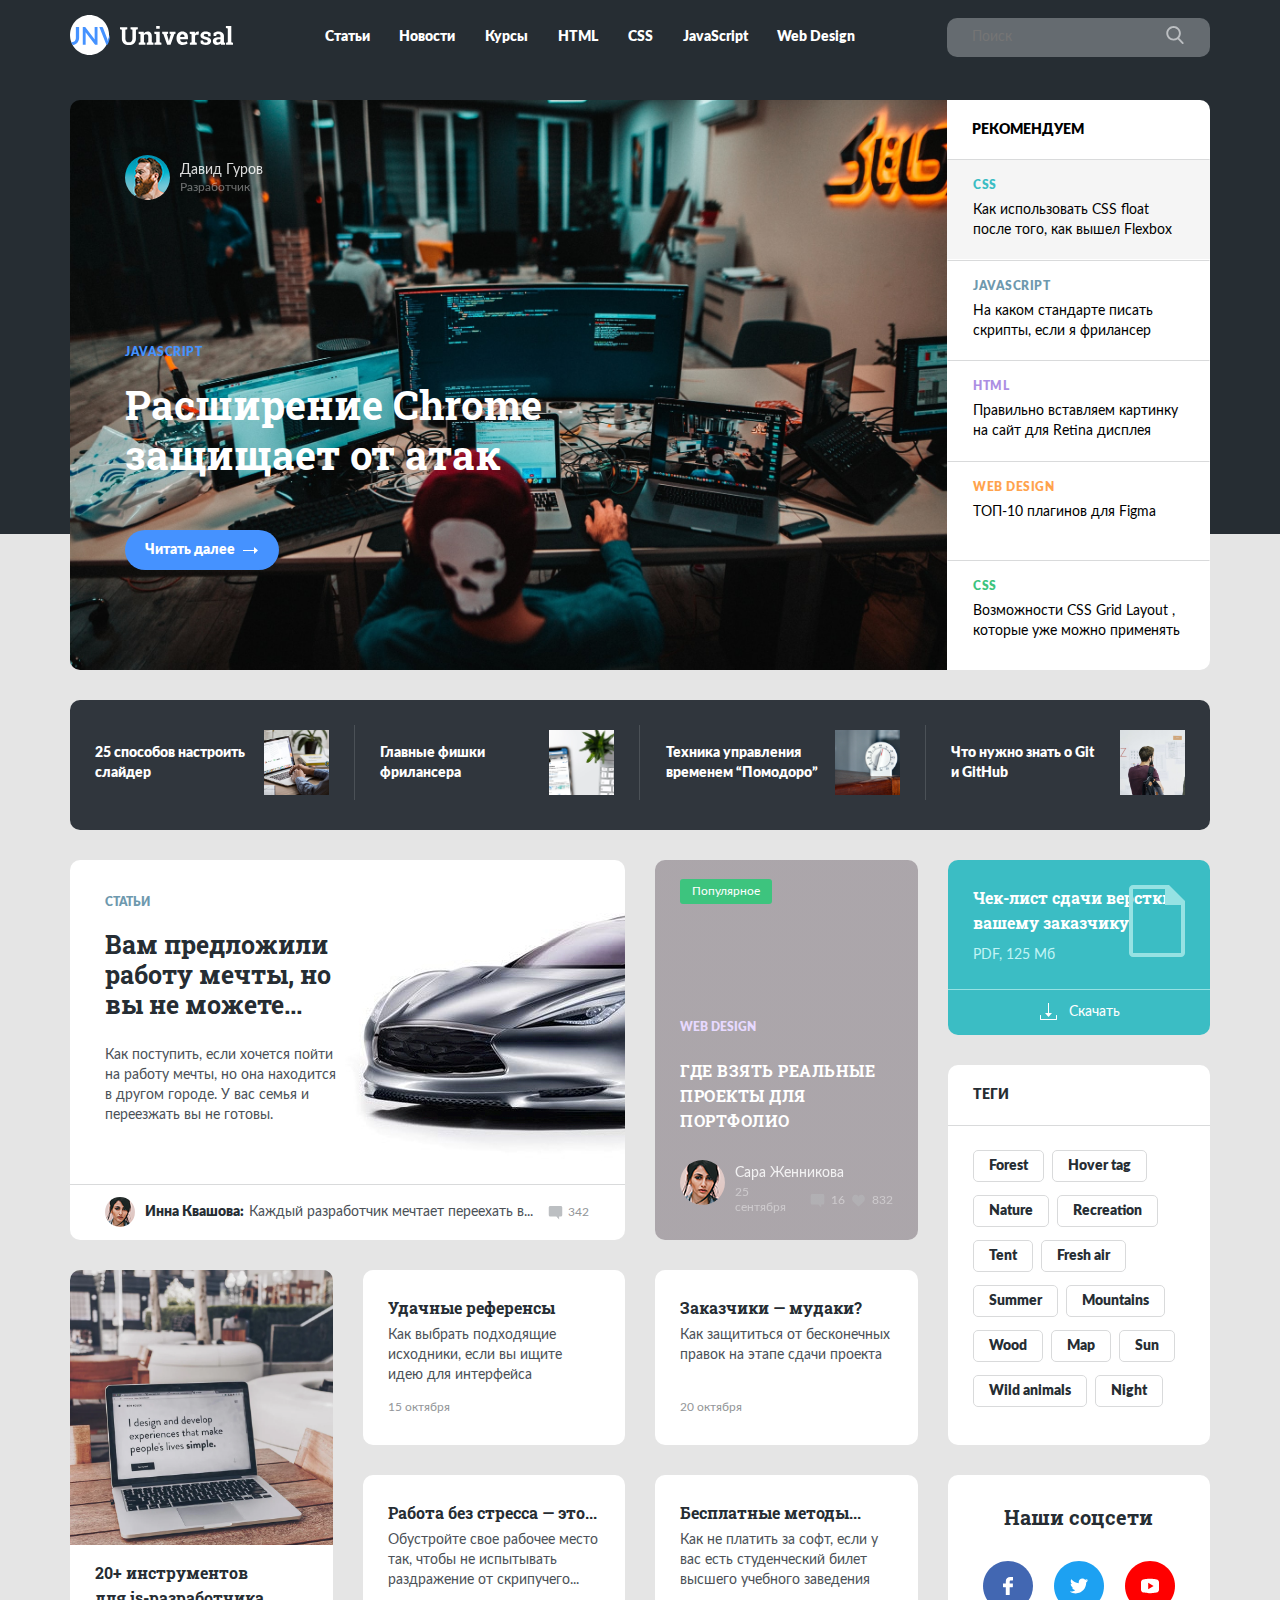
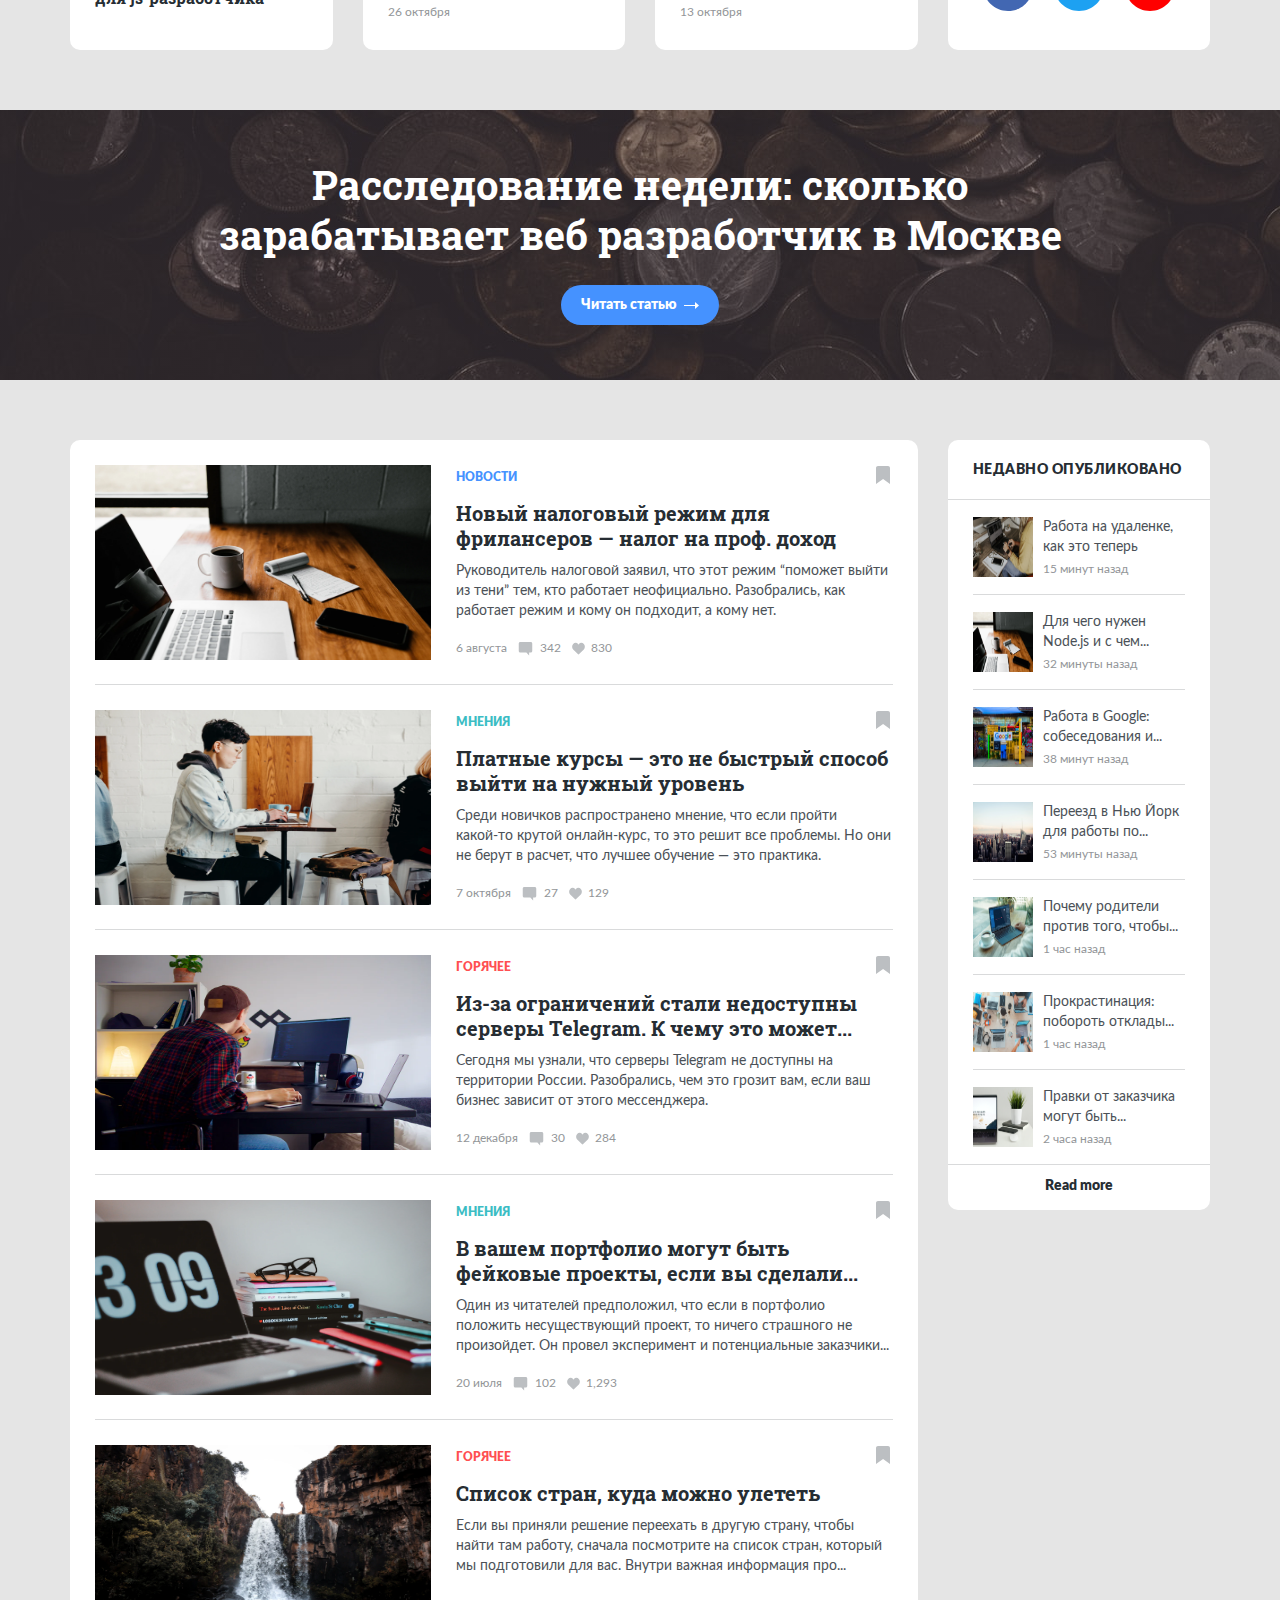
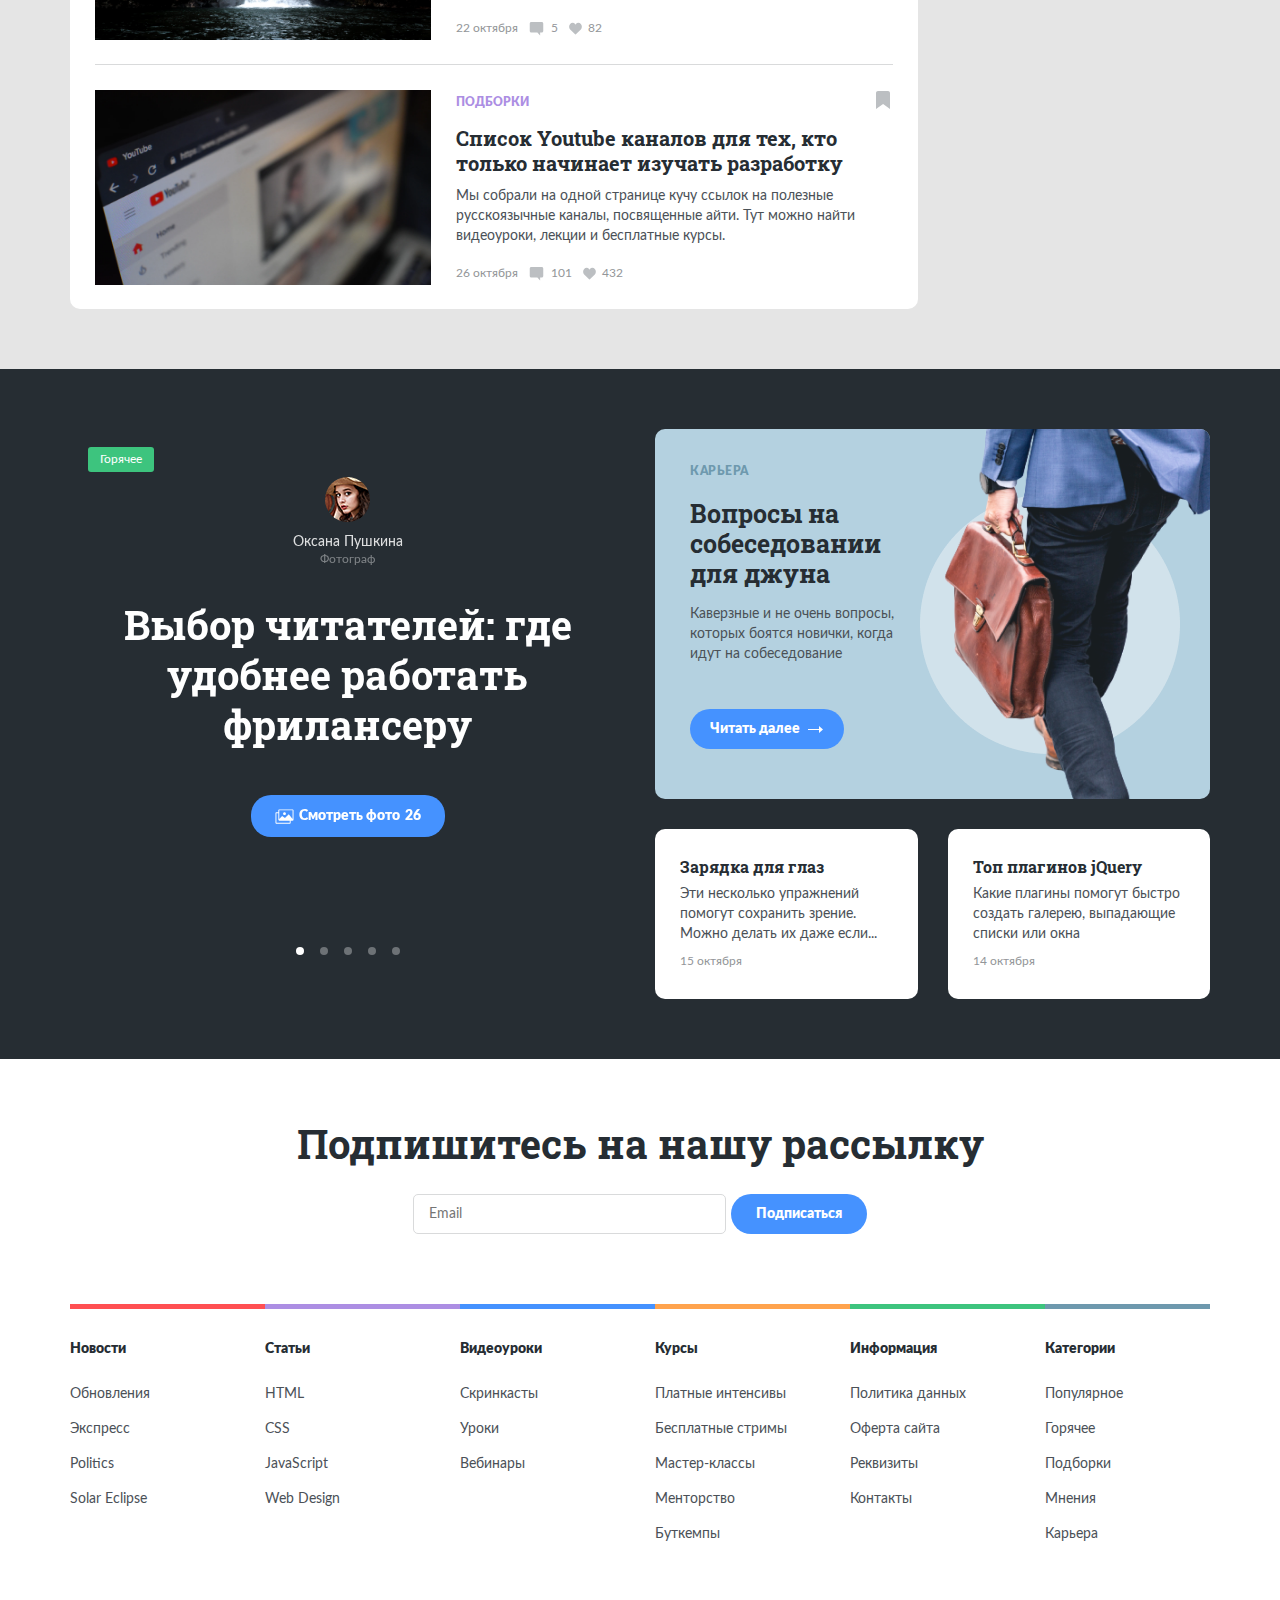
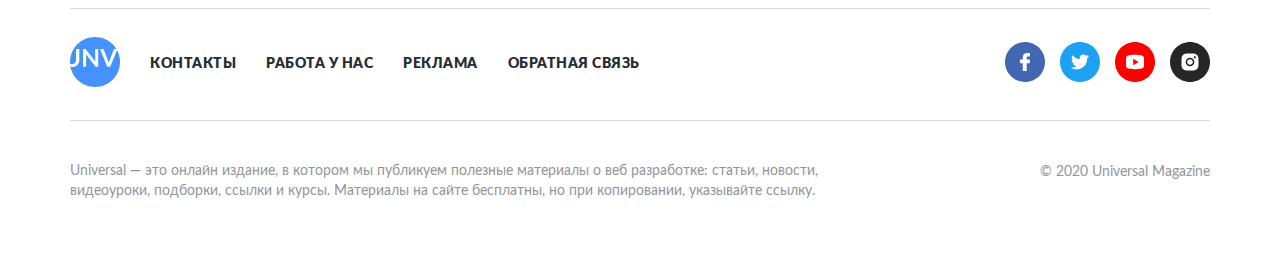
==== commit 785bbc74: "add article-hero section in article page" ====
--- a/index.html
+++ b/index.html
@@ -7,8 +7,6 @@
 	<title>Universal</title>
 	<link rel="shortcut icon" href="favicon.ico" type="image/x-icon">
 	<link rel="icon" href="favicon.ico" type="image/x-icon">
-	<link rel="preconnect" href="https://fonts.gstatic.com">
-	<link href="https://fonts.googleapis.com/css2?family=Roboto+Slab:wght@700&display=swap" rel="stylesheet">
 	<link rel="preload" href="fonts/Lato-Black.woff2" as="font" type="font/woff2" crossorigin="">
 	<link rel="preload" href="fonts/Lato-Regular.woff2" as="font" type="font/woff2" crossorigin="">
 	<link rel="preload" href="fonts/RobotoSlab-Bold.woff2" as="font" type="font/woff2" crossorigin="">
--- a/css/style.css
+++ b/css/style.css
@@ -359,6 +359,15 @@
   font-display: swap;
 }
 
+@font-face {
+  font-family: 'Roboto Slab';
+  src: url("../fonts/RobotoSlab-Bold.woff");
+  src: url("../fonts/RobotoSlab-Bold.woff2");
+  font-weight: 700;
+  font-style: normal;
+  font-display: swap;
+}
+
 * {
   -webkit-box-sizing: border-box;
           box-sizing: border-box;
@@ -418,7 +427,11 @@
 }
 
 .header {
-  background-color: #262d33;
+  background: #262d33;
+}
+
+.header-article {
+  background: #ffffff;
 }
 
 .header-wrapper {
@@ -451,7 +464,7 @@
   font-weight: normal;
   font-size: 14px;
   line-height: 20px;
-  color: #939699;
+  color: #e2e2e2;
 }
 
 .header__input:focus {
@@ -1931,4 +1944,156 @@
 .footer__copyright-tag {
   margin-top: -18px;
 }
+
+.article-hero {
+  width: 100%;
+  height: 570px;
+  padding: 60px 0 70px;
+  background: -webkit-gradient(linear, left bottom, left top, from(rgba(38, 45, 51, 0.75)), to(rgba(38, 45, 51, 0.75))), url(../img/news/news-1.png) no-repeat center;
+  background: linear-gradient(0deg, rgba(38, 45, 51, 0.75), rgba(38, 45, 51, 0.75)), url(../img/news/news-1.png) no-repeat center;
+  background-size: 100%;
+  height: 100%;
+}
+
+.article-hero__content {
+  display: -webkit-box;
+  display: -ms-flexbox;
+  display: flex;
+  -webkit-box-orient: vertical;
+  -webkit-box-direction: normal;
+      -ms-flex-direction: column;
+          flex-direction: column;
+  max-width: 946px;
+  margin: auto;
+}
+
+.article-hero__menu {
+  display: -webkit-box;
+  display: -ms-flexbox;
+  display: flex;
+  -webkit-box-orient: horizontal;
+  -webkit-box-direction: normal;
+      -ms-flex-direction: row;
+          flex-direction: row;
+  -webkit-box-pack: justify;
+      -ms-flex-pack: justify;
+          justify-content: space-between;
+  -webkit-box-align: center;
+      -ms-flex-align: center;
+          align-items: center;
+  margin-bottom: 50px;
+}
+
+.article-hero__topic {
+  font-style: normal;
+  font-weight: 900;
+  font-size: 12px;
+  line-height: 15px;
+  letter-spacing: 0.5px;
+  text-transform: uppercase;
+  color: #4592ff;
+}
+
+.article-hero__navigation {
+  display: -webkit-box;
+  display: -ms-flexbox;
+  display: flex;
+  -webkit-box-align: center;
+      -ms-flex-align: center;
+          align-items: center;
+  -webkit-box-pack: justify;
+      -ms-flex-pack: justify;
+          justify-content: space-between;
+  width: 292px;
+  font-style: normal;
+  font-weight: 900;
+  font-size: 14px;
+  line-height: 20px;
+}
+
+.article-hero__button {
+  display: -webkit-box;
+  display: -ms-flexbox;
+  display: flex;
+  color: #ffffff;
+  text-decoration: none;
+}
+
+.article-hero__button-prev {
+  margin-left: 8px;
+}
+
+.article-hero__button-image {
+  width: 18px;
+  height: 17px;
+  margin-right: 6px;
+}
+
+.article-hero__button-image:last-child {
+  margin-right: 0;
+  margin-left: 6px;
+}
+
+.article-hero__title {
+  max-width: 750px;
+  margin-top: 0;
+  margin-bottom: 34px;
+  font-family: Roboto Slab;
+  font-style: normal;
+  font-weight: bold;
+  font-size: 55px;
+  line-height: 70px;
+  color: #ffffff;
+}
+
+.article-hero__subtitle {
+  max-width: 632px;
+  margin-top: 0;
+  margin-bottom: 40px;
+  font-style: normal;
+  font-weight: normal;
+  font-size: 18px;
+  line-height: 30px;
+  color: #ffffff;
+  opacity: 0.85;
+}
+
+.article-hero__action {
+  display: -webkit-box;
+  display: -ms-flexbox;
+  display: flex;
+}
+
+.article-hero__date {
+  font-style: normal;
+  font-weight: normal;
+  font-size: 12px;
+  line-height: 15px;
+  color: #ffffff;
+  opacity: 0.85;
+}
+
+.article-hero__number-like, .article-hero__number-comment {
+  opacity: 0.85;
+}
+
+.article-hero__clock {
+  margin-right: 5px;
+}
+
+.article-hero__date {
+  margin-right: 20px;
+}
+
+.article-hero__comment-like {
+  margin-right: 5px;
+}
+
+.article-hero__number-like {
+  margin-right: 20px;
+}
+
+.article-hero__comment-icon {
+  margin-right: 5px;
+}
 /*# sourceMappingURL=style.css.map */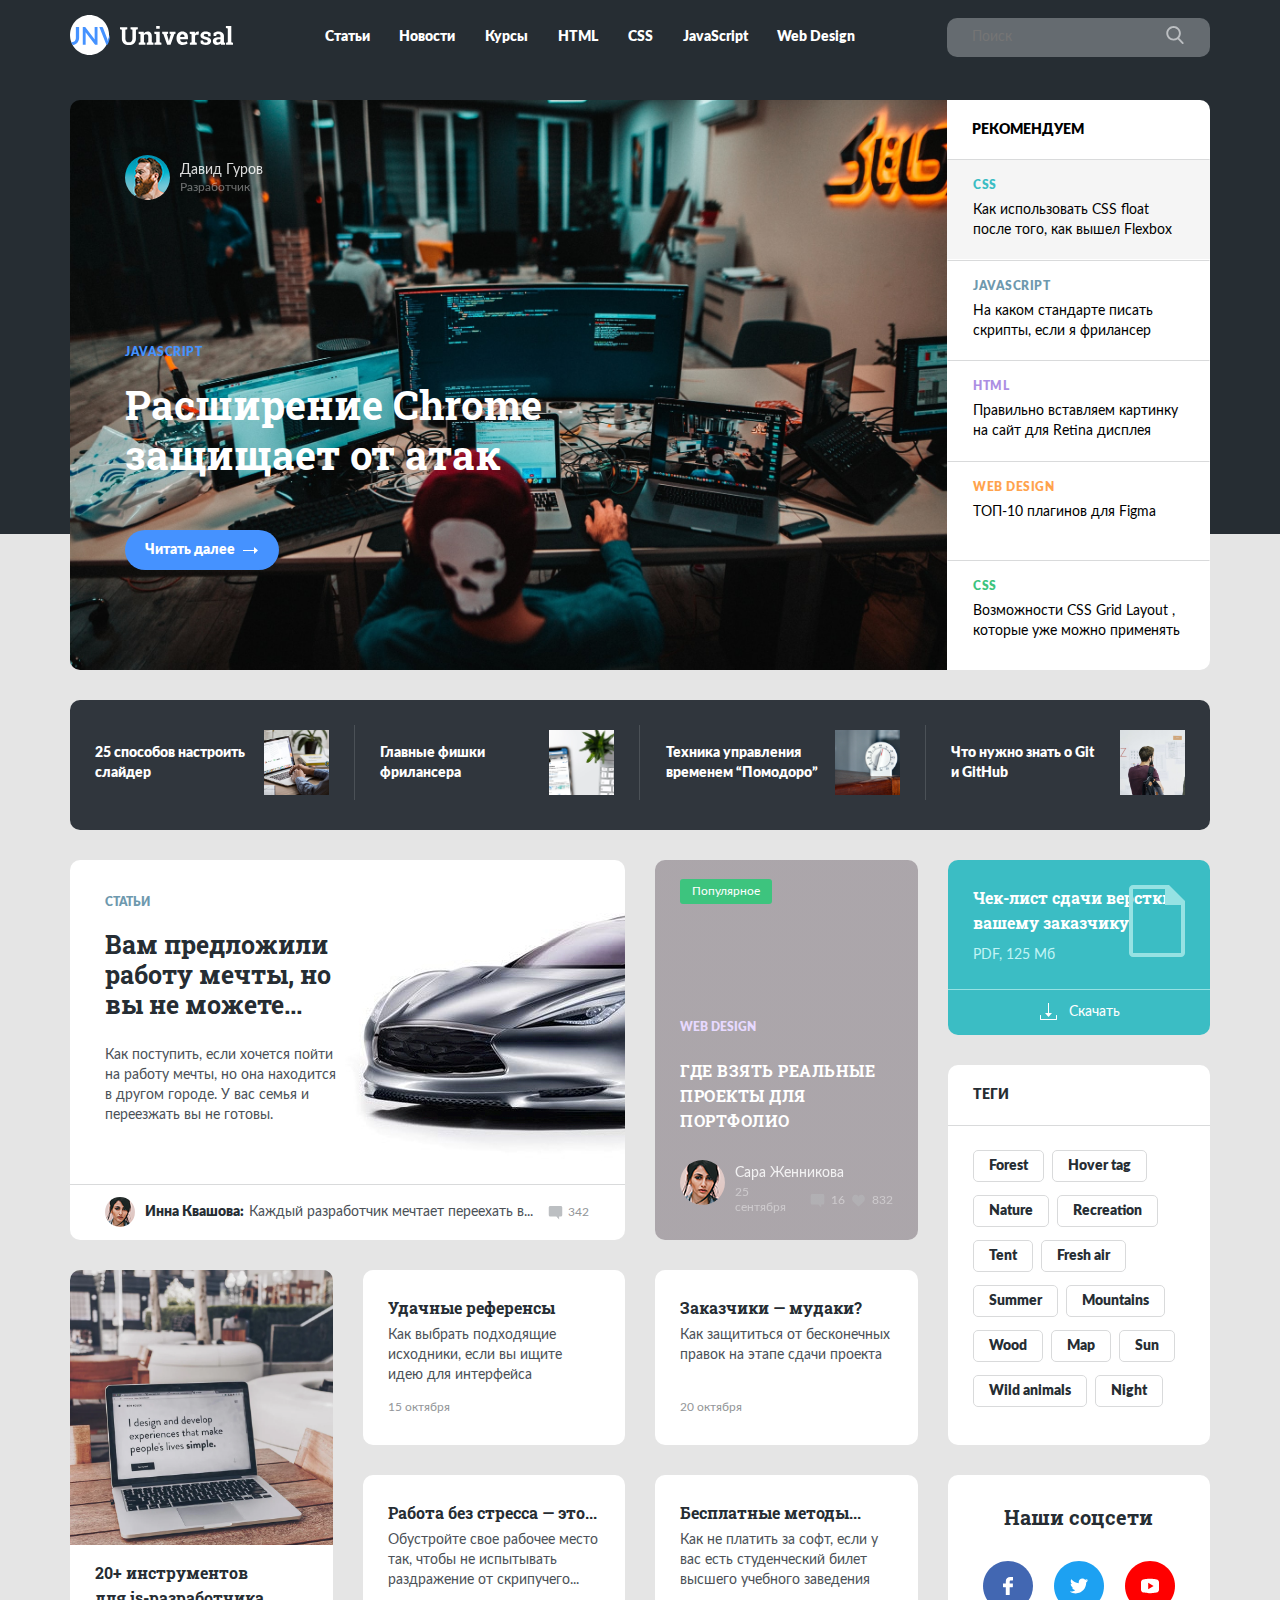
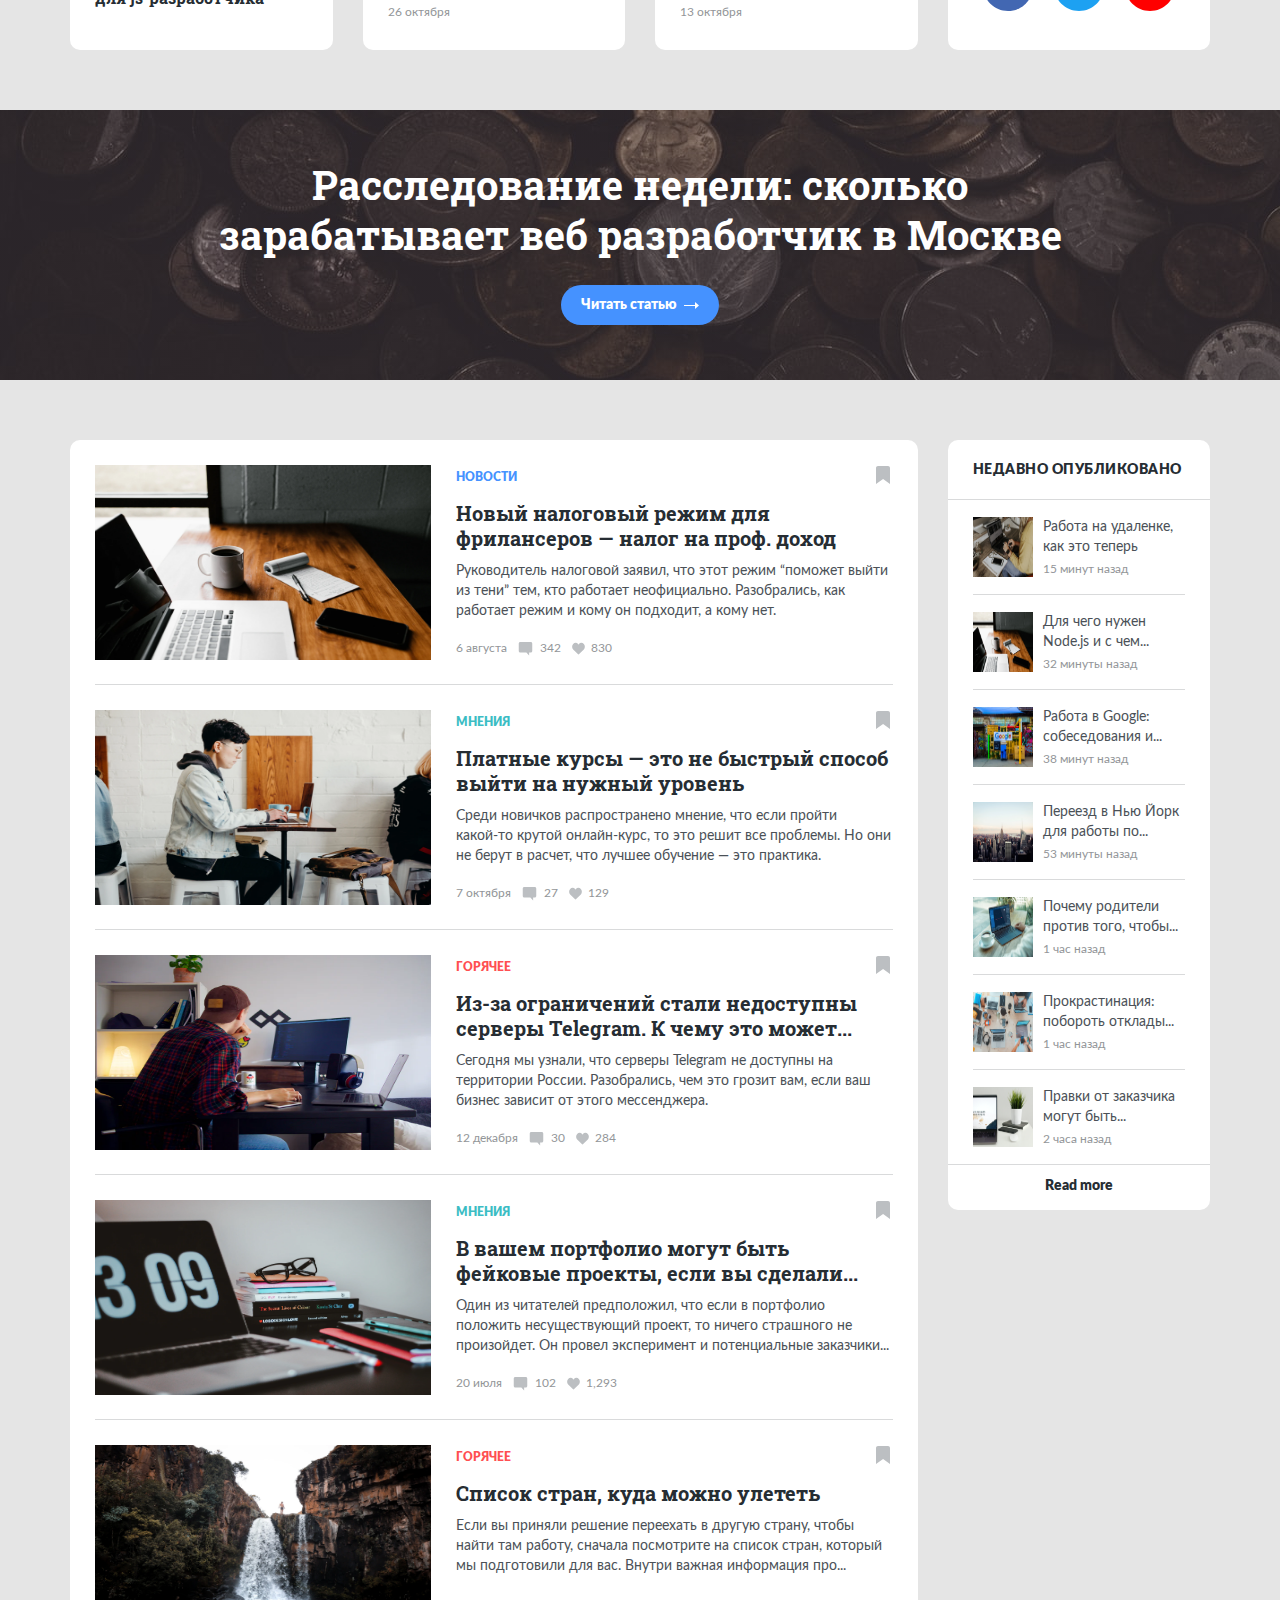
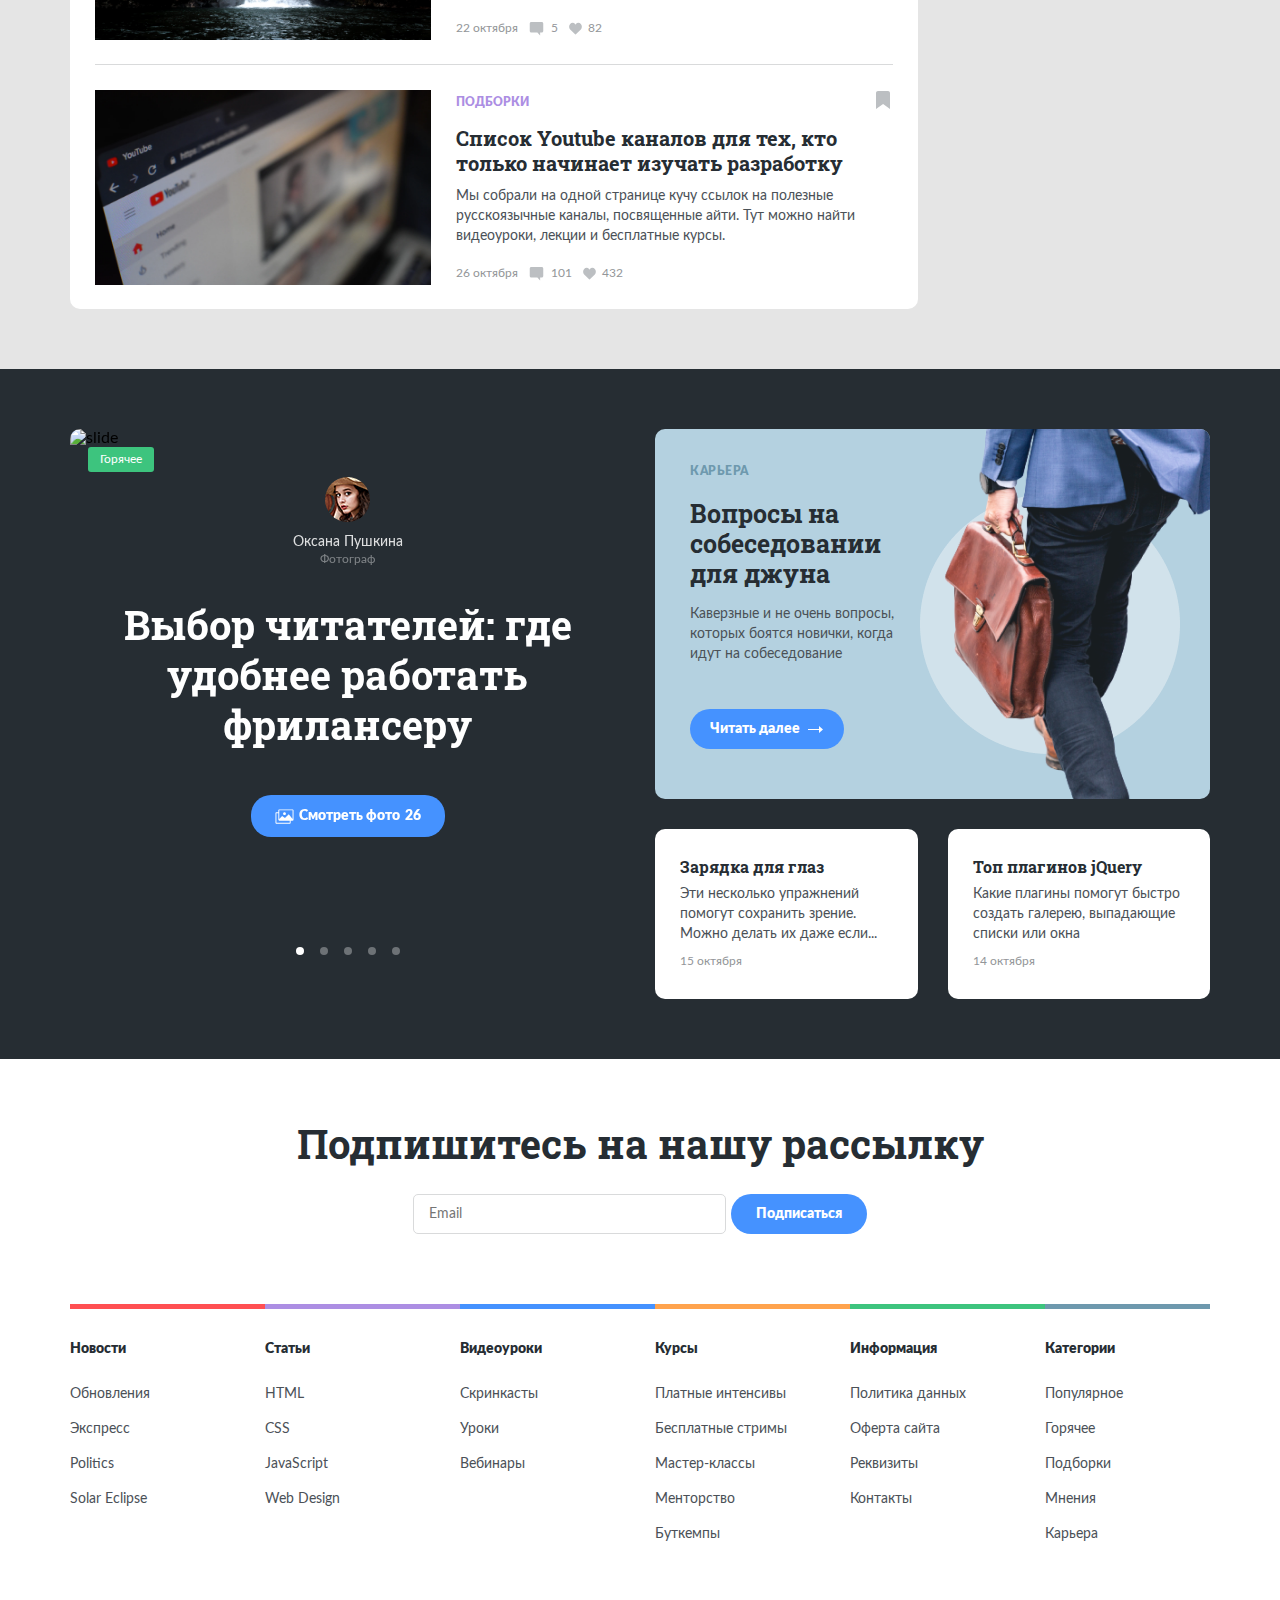
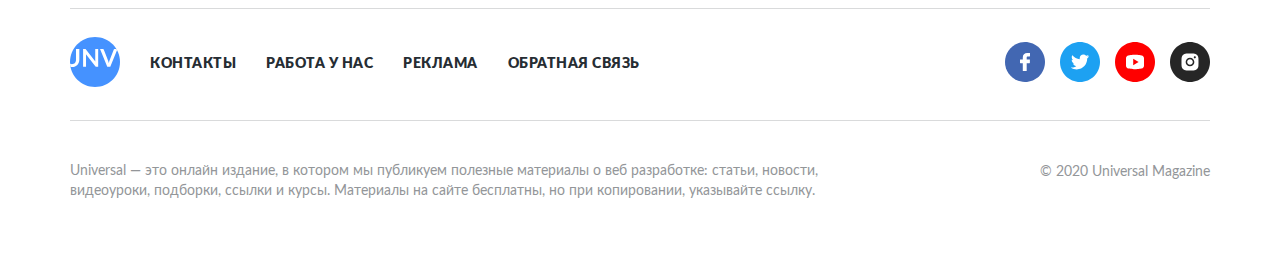
==== commit b318d791: "add slider" ====
--- a/index.html
+++ b/index.html
@@ -599,19 +599,19 @@
 							<div class="gallery__swiper-wrapper swiper-wrapper">
 								<!-- Slides -->
 								<div class="gallery__swiper-slide swiper-slide">
-									<img src="img/gallery-swiper/slade-1.jpg" alt="" class="gallery__swiper-image">
+									<img src="img/gallery-swiper/slade-1.jpg" alt="slide" class="gallery__swiper-image">
 								</div>
 								<div class="gallery__swiper-slide swiper-slide">
-									<img src="img/gallery-swiper/slade-2.jpg" alt="" class="gallery__swiper-image">
+									<img src="img/gallery-swiper/slade-2.jpg" alt="slide" class="gallery__swiper-image">
 								</div>
 								<div class="gallery__swiper-slide swiper-slide">
-									<img src="img/gallery-swiper/slade-3.jpg" alt="" class="gallery__swiper-image">
+									<img src="img/gallery-swiper/slade-3.jpg" alt="slide" class="gallery__swiper-image">
 								</div>
 								<div class="gallery__swiper-slide swiper-slide">
-									<img src="img/gallery-swiper/slade-4.jpg" alt="" class="gallery__swiper-image">
+									<img src="img/gallery-swiper/slade-4.jpg" alt="slide" class="gallery__swiper-image">
 								</div>
 								<div class="gallery__swiper-slide swiper-slide">
-									<img src="img/gallery-swiper/slade-5.jpg" alt="" class="gallery__swiper-image">
+									<img src="img/gallery-swiper/slade-5.jpg" alt="slide" class="gallery__swiper-image">
 								</div>
 							</div>
 							<!-- If we need pagination -->
--- a/css/style.css
+++ b/css/style.css
@@ -381,7 +381,12 @@
 .container {
   max-width: 1140px;
   margin: auto;
-  overflow: hidden;
+}
+
+.container-content {
+  position: relative;
+  max-width: 946px;
+  margin: auto;
 }
 
 img {
@@ -1948,23 +1953,21 @@
 .article-hero {
   width: 100%;
   height: 570px;
-  padding: 60px 0 70px;
+  padding: 60px 0 73px;
   background: -webkit-gradient(linear, left bottom, left top, from(rgba(38, 45, 51, 0.75)), to(rgba(38, 45, 51, 0.75))), url(../img/news/news-1.png) no-repeat center;
   background: linear-gradient(0deg, rgba(38, 45, 51, 0.75), rgba(38, 45, 51, 0.75)), url(../img/news/news-1.png) no-repeat center;
   background-size: 100%;
   height: 100%;
 }
 
-.article-hero__content {
-  display: -webkit-box;
-  display: -ms-flexbox;
-  display: flex;
-  -webkit-box-orient: vertical;
-  -webkit-box-direction: normal;
-      -ms-flex-direction: column;
-          flex-direction: column;
-  max-width: 946px;
-  margin: auto;
+.article-hero__container {
+  position: relative;
+}
+
+.article-hero__bookmark {
+  position: absolute;
+  top: 221px;
+  left: 117px;
 }
 
 .article-hero__menu {
@@ -2037,7 +2040,7 @@
 .article-hero__title {
   max-width: 750px;
   margin-top: 0;
-  margin-bottom: 34px;
+  margin-bottom: 32px;
   font-family: Roboto Slab;
   font-style: normal;
   font-weight: bold;
@@ -2096,4 +2099,253 @@
 .article-hero__comment-icon {
   margin-right: 5px;
 }
+
+.article-swiper {
+  padding: 62px 0 60px;
+}
+
+.article-swiper__lead {
+  font-style: normal;
+  font-weight: normal;
+  font-size: 18px;
+  line-height: 30px;
+  margin-bottom: 44px;
+}
+
+.article-swiper__tagline {
+  margin-top: 0;
+  margin-bottom: 0px;
+}
+
+.article-swiper__tagline::first-letter {
+  margin-top: 8px;
+  margin-right: 10px;
+  margin-left: -7px;
+  float: left;
+  font-weight: 900;
+  font-size: 100px;
+  line-height: 75px;
+  color: #4592FF;
+}
+
+.article-swiper__text {
+  margin-top: 0;
+  margin-bottom: 30px;
+  font-style: normal;
+  font-weight: normal;
+  font-size: 18px;
+  line-height: 30px;
+}
+
+.article-swiper__text--mb0 {
+  margin-bottom: 60px;
+}
+
+.article-swiper__text--mb80 {
+  margin-bottom: 80px;
+}
+
+.article-swiper__text-box {
+  max-width: 622px;
+}
+
+.article-swiper__title {
+  margin-top: 0;
+  margin-bottom: 30px;
+  font-family: Roboto Slab;
+  font-style: normal;
+  font-weight: bold;
+  font-size: 25px;
+  line-height: 30px;
+  color: #262d33;
+}
+
+.article-swiper__user {
+  position: absolute;
+  top: -162px;
+  right: 0;
+  display: -webkit-box;
+  display: -ms-flexbox;
+  display: flex;
+  -webkit-box-orient: vertical;
+  -webkit-box-direction: normal;
+      -ms-flex-direction: column;
+          flex-direction: column;
+  -webkit-box-align: center;
+      -ms-flex-align: center;
+          align-items: center;
+  width: 263px;
+  height: 298px;
+  border: 1px solid;
+  color: #d9dadb;
+  background-color: #ffffff;
+  border-radius: 10px;
+}
+
+.article-swiper__user-avatar {
+  width: 90px;
+  height: 90px;
+  -o-object-fit: cover;
+     object-fit: cover;
+  border-radius: 50%;
+}
+
+.article-swiper__user-info {
+  display: -webkit-box;
+  display: -ms-flexbox;
+  display: flex;
+  -webkit-box-orient: vertical;
+  -webkit-box-direction: normal;
+      -ms-flex-direction: column;
+          flex-direction: column;
+  -webkit-box-align: center;
+      -ms-flex-align: center;
+          align-items: center;
+  -webkit-box-pack: justify;
+      -ms-flex-pack: justify;
+          justify-content: space-between;
+  width: 100%;
+  height: 100%;
+  padding: 35px 25px 20px;
+}
+
+.article-swiper__user-name {
+  font-family: Roboto Slab;
+  font-style: normal;
+  font-weight: bold;
+  font-size: 20px;
+  line-height: 25px;
+  color: #262d33;
+}
+
+.article-swiper__user-work {
+  font-style: normal;
+  font-weight: normal;
+  font-size: 14px;
+  line-height: 20px;
+  color: #4B5157;
+}
+
+.article-swiper__user-stats {
+  font-style: normal;
+  font-weight: 900;
+  font-size: 14px;
+  line-height: 20px;
+  color: #262d33;
+}
+
+.article-swiper__user-link {
+  font-style: normal;
+  font-weight: 900;
+  font-size: 14px;
+  line-height: 20px;
+  text-decoration: none;
+  color: #262d33;
+}
+
+.article-swiper__user-page {
+  width: 100%;
+  padding: 15px 0;
+  text-align: center;
+  border-top: 1px solid #d9dadb;
+}
+
+.article-swiper__slider-image {
+  -o-object-fit: cover;
+     object-fit: cover;
+}
+
+.article-swiper__slider-block {
+  display: -webkit-box;
+  display: -ms-flexbox;
+  display: flex;
+  -webkit-box-align: center;
+      -ms-flex-align: center;
+          align-items: center;
+  -webkit-box-pack: justify;
+      -ms-flex-pack: justify;
+          justify-content: space-between;
+  margin-bottom: 45px;
+  border: 1px solid	#d9dadb;
+  border-top: none;
+  border-radius: 0 0 10px 10px;
+}
+
+.article-swiper__slider-text {
+  padding: 0 35px;
+  font-style: normal;
+  font-weight: normal;
+  font-size: 14px;
+  line-height: 20px;
+  color: #4b5157;
+}
+
+.article-swiper__slider-user {
+  display: -webkit-box;
+  display: -ms-flexbox;
+  display: flex;
+  -webkit-box-align: center;
+      -ms-flex-align: center;
+          align-items: center;
+  -webkit-box-pack: start;
+      -ms-flex-pack: start;
+          justify-content: flex-start;
+  width: 262px;
+  padding: 12px 0 13px 30px;
+  border-left: 1px solid #d9dadb;
+}
+
+.article-swiper__slider-avatar {
+  border-radius: 50%;
+  margin-right: 10px;
+}
+
+.article-swiper__slider-info {
+  display: -webkit-box;
+  display: -ms-flexbox;
+  display: flex;
+  -webkit-box-orient: vertical;
+  -webkit-box-direction: normal;
+      -ms-flex-direction: column;
+          flex-direction: column;
+}
+
+.article-swiper__slider-name {
+  font-style: normal;
+  font-weight: normal;
+  font-size: 14px;
+  line-height: 20px;
+  color: #4b5157;
+}
+
+.article-swiper__slider-work {
+  font-style: normal;
+  font-weight: normal;
+  font-size: 12px;
+  line-height: 15px;
+  color: #939699;
+}
+
+.article-swiper__quote {
+  position: relative;
+  margin-bottom: 45px;
+  font-family: Roboto Slab;
+  font-style: normal;
+  font-weight: bold;
+  font-size: 25px;
+  line-height: 30px;
+  color: #262d33;
+}
+
+.article-swiper__quote-image {
+  position: absolute;
+  z-index: -1;
+  top: -20px;
+  left: -20px;
+}
+
+.article-swiper__swiper-container {
+  height: 555px;
+  border-radius: 10px 10px 0 0;
+}
 /*# sourceMappingURL=style.css.map */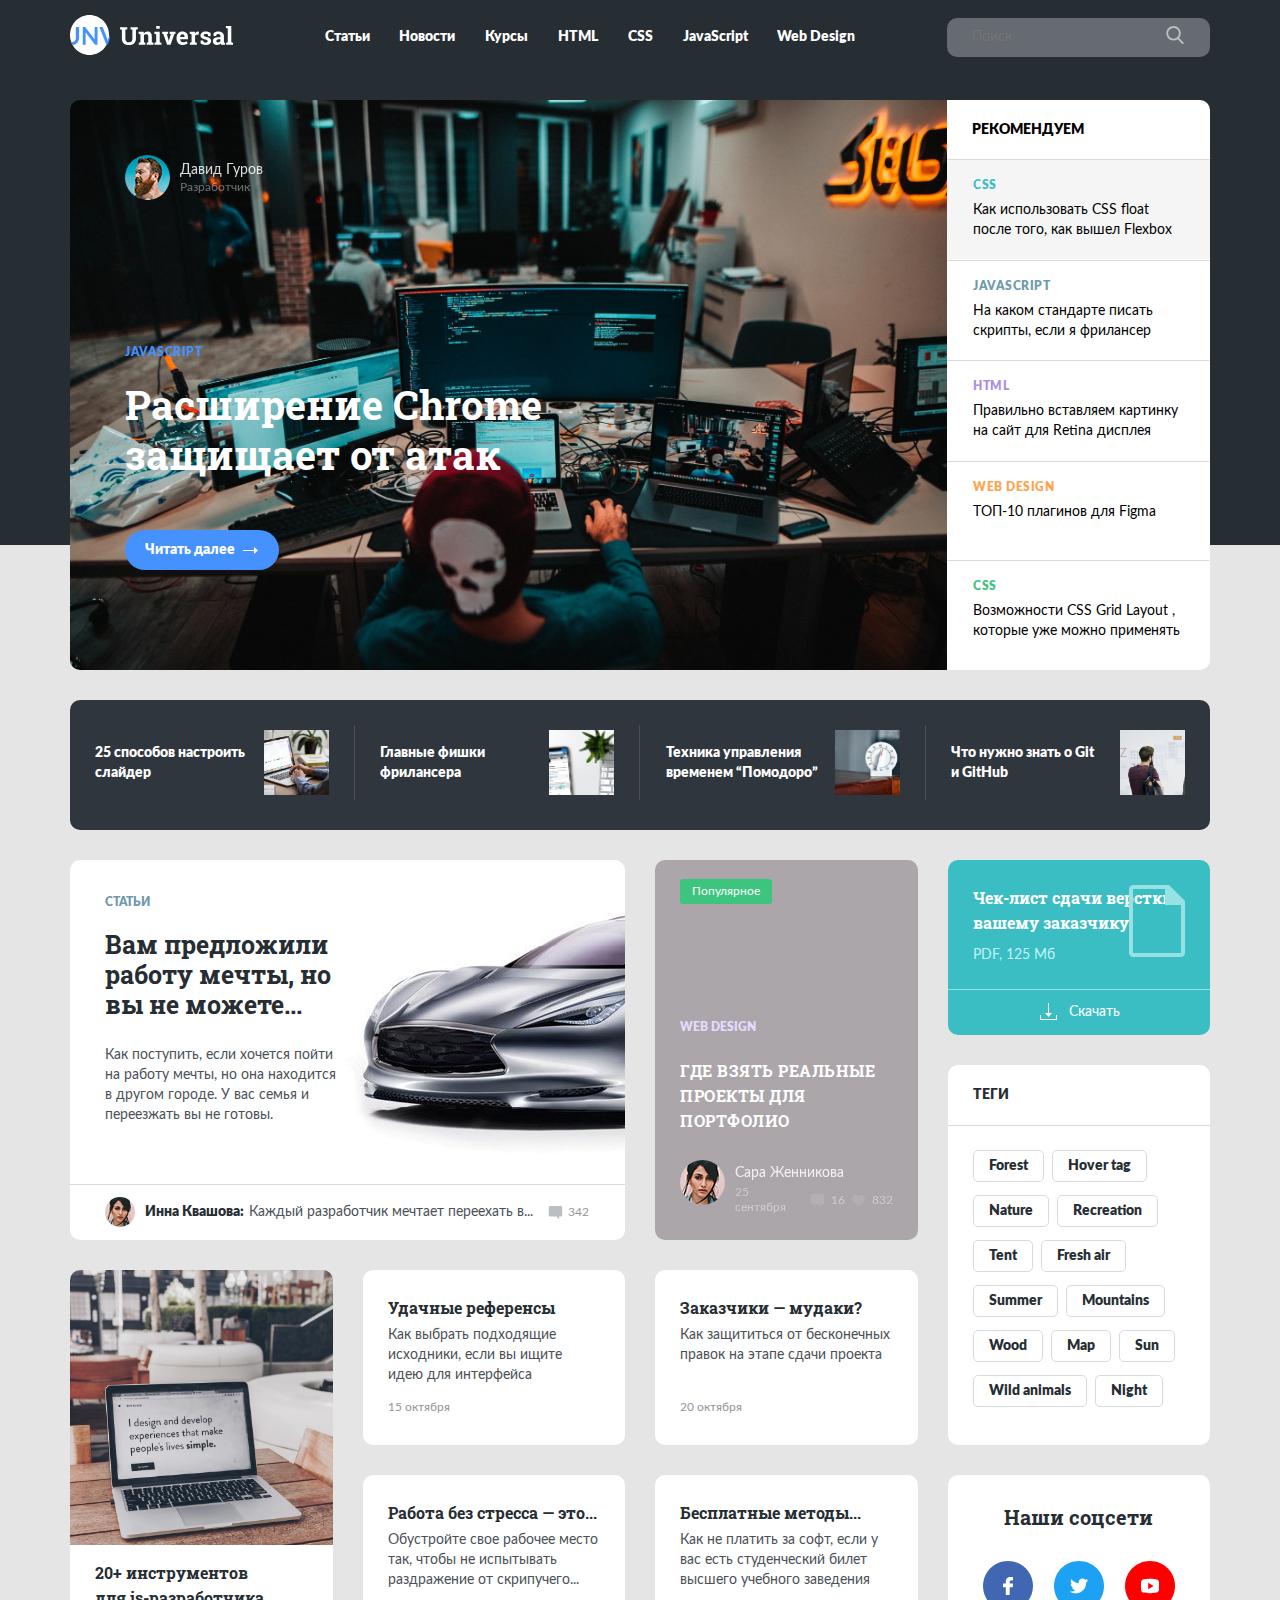
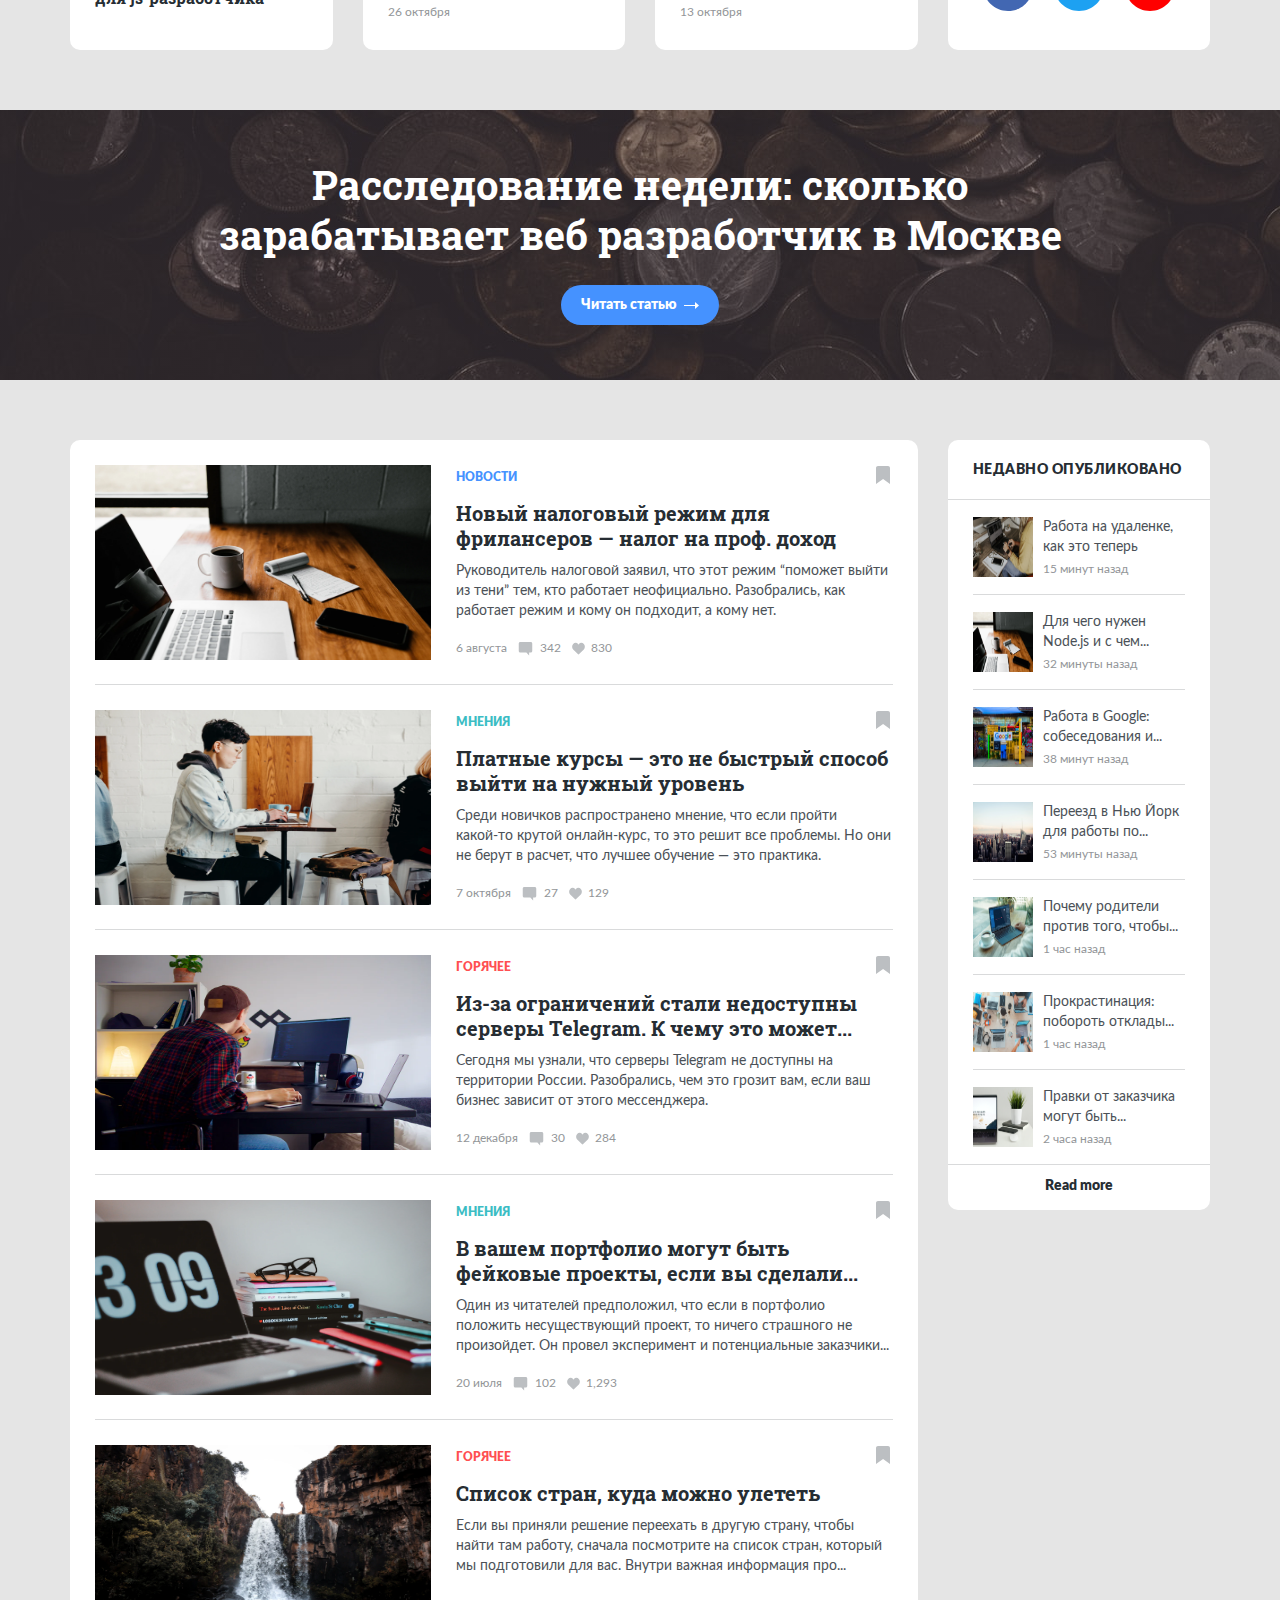
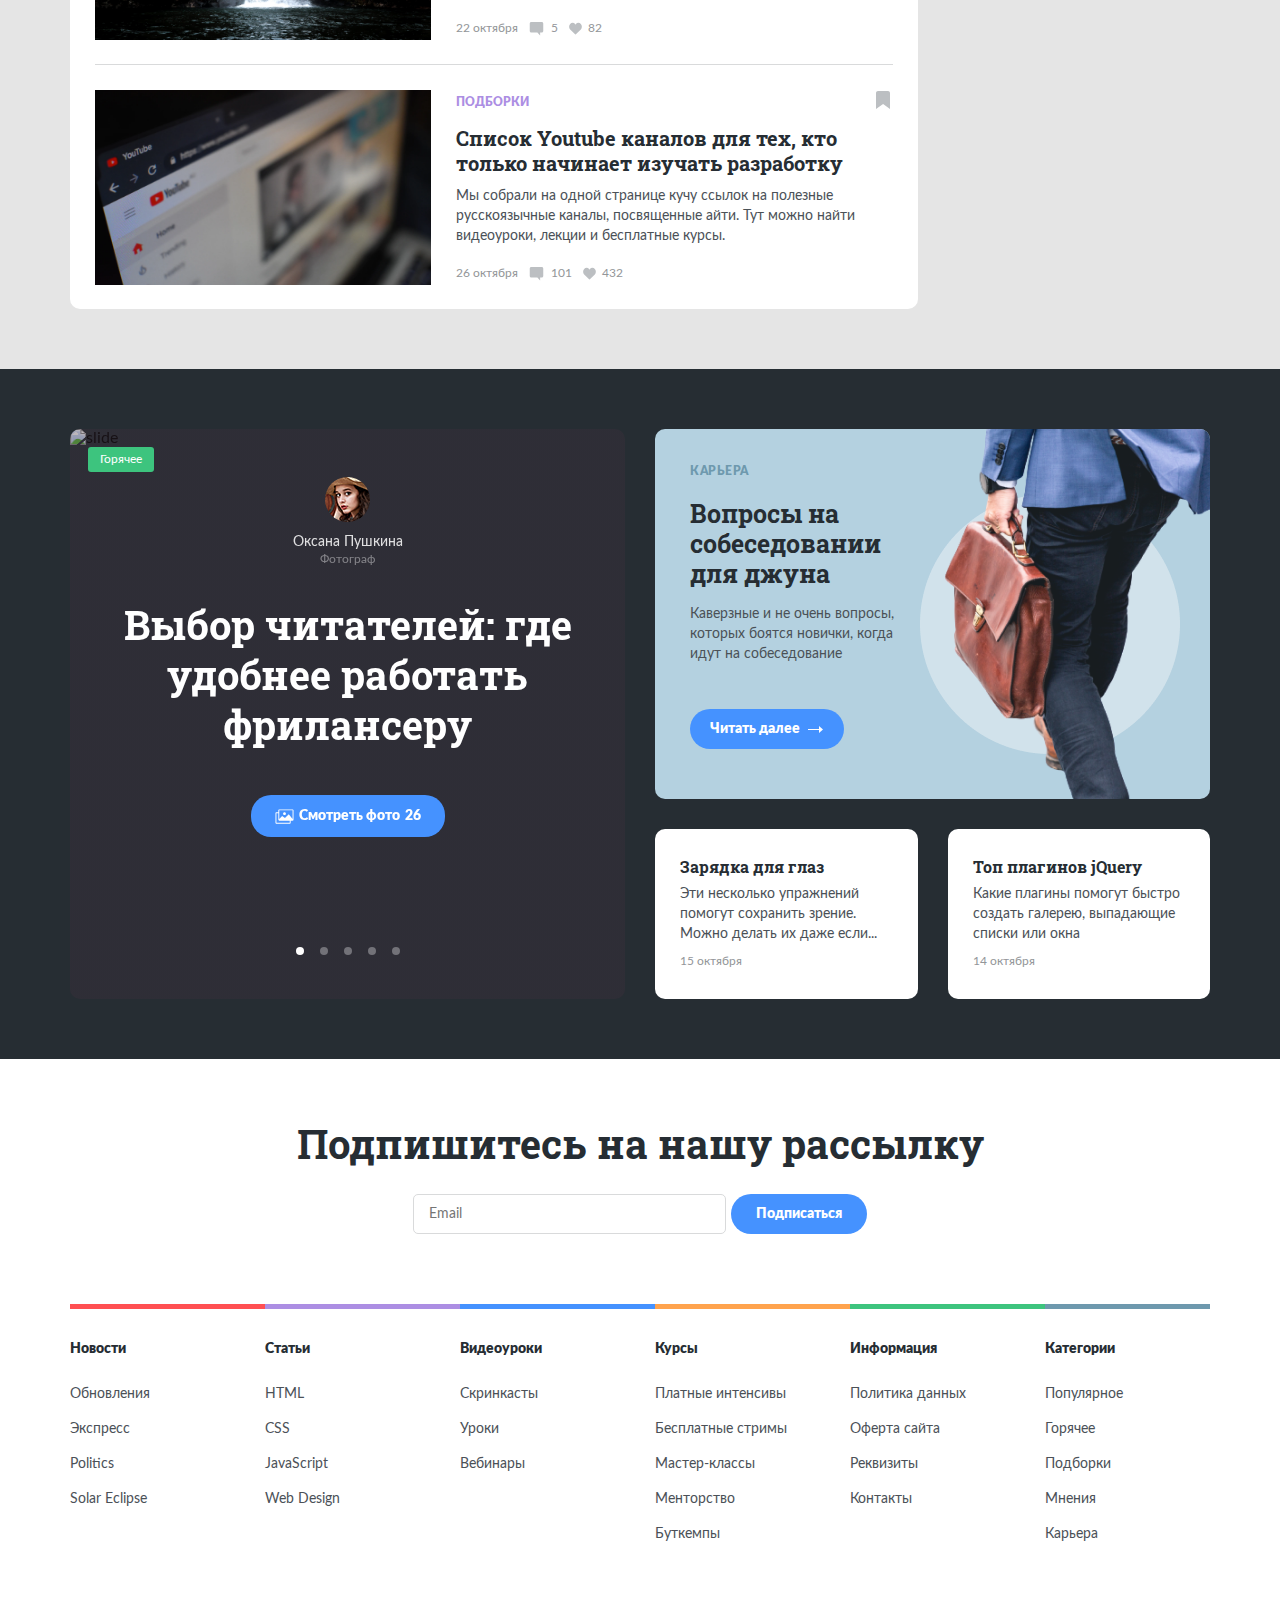
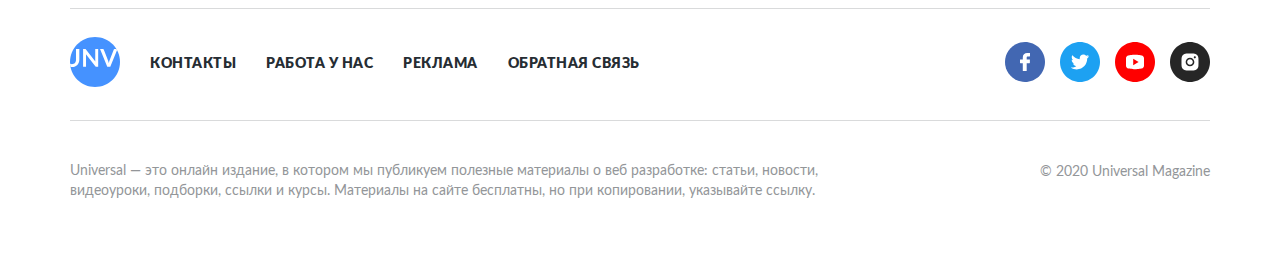
==== commit bb085433: "fix" ====
--- a/index.html
+++ b/index.html
@@ -65,27 +65,28 @@
 								<div class="content__tab">
 									<span class="content__text">javascript</span>
 									<h2 class="content__title">Расширение Chrome защищает от атак</h2>
-									<a href="#" class="button content__button">
+									<a href="article.html" class="button content__button">
 										<span class="button__text">Читать далее</span>
-										<img src="img/svg/button/Arrow.svg" alt="arrow" class="button-image"></a>
+										<img src="img/svg/button/Arrow.svg" alt="arrow" class="button-image">
+									</a>
 								</div>
 							</div>
 						</div>
 
 						<div id="javascript" class="content__item">
 							<div class="content__page">
-								<img class="content__image" src="img/hero/bg-hero-1.jpg" alt="background">
+								<img class="content__image" src="img/hero/bg-hero-2.jpg" alt="background">
 								<div class="content__user">
-									<img class="content__user-avatar user-avatar" src="img/user/user-avatar-1.png" alt="user">
+									<img class="content__user-avatar user-avatar" src="img/user/user-avatar-5.png" alt="user">
 									<div class="content__user-info">
-										<span class="content__user-name">Давид Гуров</span>
-										<span class="content__user-work">Разработчик</span>
+										<span class="content__user-name">Михаил Степашин</span>
+										<span class="content__user-work">JS-кодер</span>
 									</div>
 								</div>
 								<div class="content__tab">
 									<span class="content__text">javascript</span>
 									<h2 class="content__title">На каком стандарте писать скрипты, если я фрилансер</h2>
-									<a href="#" class="button content__button">
+									<a href="article.html" class="button content__button">
 										<span class="button__text">Читать далее</span>
 										<img src="img/svg/button/Arrow.svg" alt="arrow" class="button-image"></a>
 								</div>
@@ -94,18 +95,18 @@
 
 						<div id="html" class="content__item">
 							<div class="content__page">
-								<img class="content__image" src="img/hero/bg-hero-1.jpg" alt="background">
+								<img class="content__image" src="img/hero/bg-hero-4.jpg" alt="background">
 								<div class="content__user">
-									<img class="content__user-avatar user-avatar" src="img/user/user-avatar-1.png" alt="user">
+									<img class="content__user-avatar user-avatar" src="img/user/user-avatar-6.png" alt="user">
 									<div class="content__user-info">
-										<span class="content__user-name">Давид Гуров</span>
-										<span class="content__user-work">Разработчик</span>
+										<span class="content__user-name">Анжела Иванова</span>
+										<span class="content__user-work">HTML-верстальщик</span>
 									</div>
 								</div>
 								<div class="content__tab">
 									<span class="content__text">html</span>
 									<h2 class="content__title">Правильно вставляем картинку на сайт для Retina дисплея</h2>
-									<a href="#" class="button content__button">
+									<a href="article.html" class="button content__button">
 										<span class="button__text">Читать далее</span>
 										<img src="img/svg/button/Arrow.svg" alt="arrow" class="button-image"></a>
 								</div>
@@ -114,18 +115,18 @@
 
 						<div id="webdesign" class="content__item">
 							<div class="content__page">
-								<img class="content__image" src="img/hero/bg-hero-1.jpg" alt="background">
+								<img class="content__image" src="img/hero/bg-hero-3.jpg" alt="background">
 								<div class="content__user">
-									<img class="content__user-avatar user-avatar" src="img/user/user-avatar-1.png" alt="user">
+									<img class="content__user-avatar user-avatar" src="img/user/user-avatar-7.png" alt="user">
 									<div class="content__user-info">
-										<span class="content__user-name">Давид Гуров</span>
-										<span class="content__user-work">Разработчик</span>
+										<span class="content__user-name">Крис Яков</span>
+										<span class="content__user-work">Дизайнер</span>
 									</div>
 								</div>
 								<div class="content__tab">
 									<span class="content__text">web design</span>
 									<h2 class="content__title">ТОП-10 плагинов для Figma</h2>
-									<a href="#" class="button content__button">
+									<a href="article.html" class="button content__button">
 										<span class="button__text">Читать далее</span>
 										<img src="img/svg/button/Arrow.svg" alt="arrow" class="button-image"></a>
 								</div>
@@ -134,18 +135,18 @@
 
 						<div id="grid" class="content__item">
 							<div class="content__page">
-								<img class="content__image" src="img/hero/bg-hero-1.jpg" alt="background">
+								<img class="content__image" src="img/hero/bg-hero-5.jpg" alt="background">
 								<div class="content__user">
-									<img class="content__user-avatar user-avatar" src="img/user/user-avatar-1.png" alt="user">
+									<img class="content__user-avatar user-avatar" src="img/user/user-avatar-13.jpg" alt="user">
 									<div class="content__user-info">
-										<span class="content__user-name">Давид Гуров</span>
-										<span class="content__user-work">Разработчик</span>
+										<span class="content__user-name">Владимир Двацатилетов</span>
+										<span class="content__user-work">Ментор всея всего</span>
 									</div>
 								</div>
 								<div class="content__tab">
 									<span class="content__text">css</span>
 									<h2 class="content__title">Возможности CSS Grid Layout , которые уже можно применять</h2>
-									<a href="#" class="button content__button">
+									<a href="article.html" class="button content__button">
 										<span class="button__text">Читать далее</span>
 										<img src="img/svg/button/Arrow.svg" alt="arrow" class="button-image"></a>
 								</div>
@@ -330,12 +331,15 @@
 					<div class="articles__bottom-card social">
 						<h3 class="social-title card-title">Наши соцсети</h3>
 						<div class="social-box">
-							<a href="https://www.facebook.com/" class="social-link"><img class="social-image"
-									src="img/svg/social/facebook.svg" alt="Icon: facebook"></a>
-							<a href="https://twitter.com/" class="social-link"><img class="social-image"
-									src="img/svg/social/twitter.svg" alt="Icon: twitter"></a>
-							<a href="https://www.youtube.com" class="social-link"><img class="social-image"
-									src="img/svg/social/youtube.svg" alt="Icon: youtube"></a>
+							<a href="https://www.facebook.com/" class="social-link" target="_blank">
+								<img class="social-image" src="img/svg/social/facebook.svg" alt="Icon: facebook">
+							</a>
+							<a href="https://twitter.com/" class="social-link" target="_blank">
+								<img class="social-image" src="img/svg/social/twitter.svg" alt="Icon: twitter">
+							</a>
+							<a href="https://www.youtube.com" class="social-link" target="_blank">
+								<img class="social-image" src="img/svg/social/youtube.svg" alt="Icon: youtube">
+							</a>
 						</div>
 					</div>
 
@@ -366,7 +370,12 @@
 						<div class="news__main-card">
 							<img class="news__main-image" src="img/news/news-1.png" alt="news">
 							<div class="news__main-info">
-								<img class="news__main-bookmark" src="img/svg/icon/bookmark.svg" alt="Icon: bookmark">
+								<svg class="news__main-bookmark" width="20" height="20" viewBox="0 0 20 20" fill="none"
+									xmlns="http://www.w3.org/2000/svg">
+									<path fill-rule="evenodd" clip-rule="evenodd"
+										d="M5 1H15C16.1046 1 17 1.89543 17 3V19L10.0949 14L3 19V3C3 1.89543 3.89543 1 5 1Z" />
+								</svg>
+
 								<div class="news__main-box">
 									<h4 class="news__main-topic news__main-topic--new card-topic">Новости</h4>
 									<a href="#" class="news__main-title card-title">Новый налоговый режим для фрилансеров — налог на проф.
@@ -391,7 +400,11 @@
 						<div class="news__main-card">
 							<img class="news__main-image" src="img/news/news-2.png" alt="news">
 							<div class="news__main-info">
-								<img class="news__main-bookmark" src="img/svg/icon/bookmark.svg" alt="Icon: bookmark">
+								<svg class="news__main-bookmark" width="20" height="20" viewBox="0 0 20 20" fill="none"
+									xmlns="http://www.w3.org/2000/svg">
+									<path fill-rule="evenodd" clip-rule="evenodd"
+										d="M5 1H15C16.1046 1 17 1.89543 17 3V19L10.0949 14L3 19V3C3 1.89543 3.89543 1 5 1Z" />
+								</svg>
 								<div class="news__main-box">
 									<h4 class="news__main-topic news__main-topic--opinion card-topic">Мнения</h4>
 									<a href="#" class="news__main-title card-title">Платные курсы — это не быстрый способ выйти на нужный
@@ -416,7 +429,11 @@
 						<div class="news__main-card">
 							<img class="news__main-image" src="img/news/news-3.png" alt="news">
 							<div class="news__main-info">
-								<img class="news__main-bookmark" src="img/svg/icon/bookmark.svg" alt="Icon: bookmark">
+								<svg class="news__main-bookmark" width="20" height="20" viewBox="0 0 20 20" fill="none"
+									xmlns="http://www.w3.org/2000/svg">
+									<path fill-rule="evenodd" clip-rule="evenodd"
+										d="M5 1H15C16.1046 1 17 1.89543 17 3V19L10.0949 14L3 19V3C3 1.89543 3.89543 1 5 1Z" />
+								</svg>
 								<div class="news__main-box">
 									<h4 class="news__main-topic news__main-topic--hot card-topic">Горячее</h4>
 									<a href="#" class="news__main-title card-title">Из-за ограничений стали недоступны серверы Telegram. К
@@ -441,7 +458,11 @@
 						<div class="news__main-card">
 							<img class="news__main-image" src="img/news/news-4.png" alt="news">
 							<div class="news__main-info">
-								<img class="news__main-bookmark" src="img/svg/icon/bookmark.svg" alt="Icon: bookmark">
+								<svg class="news__main-bookmark" width="20" height="20" viewBox="0 0 20 20" fill="none"
+									xmlns="http://www.w3.org/2000/svg">
+									<path fill-rule="evenodd" clip-rule="evenodd"
+										d="M5 1H15C16.1046 1 17 1.89543 17 3V19L10.0949 14L3 19V3C3 1.89543 3.89543 1 5 1Z" />
+								</svg>
 								<div class="news__main-box">
 									<h4 class="news__main-topic news__main-topic--opinion card-topic">Мнения</h4>
 									<a href="#" class="news__main-title card-title">В вашем портфолио могут быть фейковые проекты, если вы
@@ -465,7 +486,11 @@
 						<div class="news__main-card">
 							<img class="news__main-image" src="img/news/news-5.png" alt="news">
 							<div class="news__main-info">
-								<img class="news__main-bookmark" src="img/svg/icon/bookmark.svg" alt="Icon: bookmark">
+								<svg class="news__main-bookmark" width="20" height="20" viewBox="0 0 20 20" fill="none"
+									xmlns="http://www.w3.org/2000/svg">
+									<path fill-rule="evenodd" clip-rule="evenodd"
+										d="M5 1H15C16.1046 1 17 1.89543 17 3V19L10.0949 14L3 19V3C3 1.89543 3.89543 1 5 1Z" />
+								</svg>
 								<div class="news__main-box">
 									<h4 class="news__main-topic news__main-topic--hot card-topic">Горячее</h4>
 									<a href="#" class="news__main-title card-title">Список стран, куда можно улететь
@@ -488,7 +513,11 @@
 						<div class="news__main-card">
 							<img class="news__main-image" src="img/news/news-6.png" alt="news">
 							<div class="news__main-info">
-								<img class="news__main-bookmark" src="img/svg/icon/bookmark.svg" alt="Icon: bookmark">
+								<svg class="news__main-bookmark" width="20" height="20" viewBox="0 0 20 20" fill="none"
+									xmlns="http://www.w3.org/2000/svg">
+									<path fill-rule="evenodd" clip-rule="evenodd"
+										d="M5 1H15C16.1046 1 17 1.89543 17 3V19L10.0949 14L3 19V3C3 1.89543 3.89543 1 5 1Z" />
+								</svg>
 								<div class="news__main-box">
 									<h4 class="news__main-topic news__main-topic--compilation card-topic">Подборки</h4>
 									<a href="#" class="news__main-title card-title">Список Youtube каналов для тех, кто только начинает
@@ -724,15 +753,16 @@
 						<a href="#" class="footer__contacts-link">Обратная связь</a>
 					</div>
 					<div class="footer__contacts-social">
-						<a href="https://www.facebook.com" class="footer__social-link">
+						<a href="https://www.facebook.com" class="footer__social-link" target="_blank">
 							<img src="img/svg/social/footer-facebook.svg" alt="facebook" class="footer__social-icon">
 						</a>
-						<a href="https://twitter.com" class="footer__social-link"><img src="img/svg/social/footer-twitter.svg"
-								alt="twitter" class="footer__social-icon"></a>
-						<a href="https://www.youtube.com" class="footer__social-link">
+						<a href="https://twitter.com" class="footer__social-link" target="_blank">
+							<img src="img/svg/social/footer-twitter.svg" alt="twitter" class="footer__social-icon">
+						</a>
+						<a href="https://www.youtube.com" class="footer__social-link" target="_blank">
 							<img src="img/svg/social/footer-youtube.svg" alt="youtube" class="footer__social-icon">
 						</a>
-						<a href="https://www.instagram.com" class="footer__social-link">
+						<a href="https://www.instagram.com" class="footer__social-link" target="_blank">
 							<img src="img/svg/social/footer-instagram.svg" alt="instagram" class="footer__social-icon">
 						</a>
 					</div>
--- a/css/style.css
+++ b/css/style.css
@@ -385,7 +385,7 @@
 
 .container-content {
   position: relative;
-  max-width: 946px;
+  max-width: 945px;
   margin: auto;
 }
 
@@ -509,8 +509,8 @@
 
 .hero {
   padding: 30px 0 15px;
-  background: -webkit-gradient(linear, left bottom, left top, color-stop(24.55%, #E5E5E5), color-stop(24.55%, #262D33));
-  background: linear-gradient(0deg, #E5E5E5 24.55%, #262D33 24.55%);
+  background: -webkit-gradient(linear, left bottom, left top, color-stop(22.8%, #E5E5E5), color-stop(22.8%, #262D33));
+  background: linear-gradient(0deg, #E5E5E5 22.8%, #262D33 22.8%);
 }
 
 .hero-wrapper {
@@ -591,6 +591,8 @@
 }
 
 .content__user-avatar {
+  width: 45px;
+  height: 45px;
   margin-right: 10px;
 }
 
@@ -1290,7 +1292,12 @@
   position: absolute;
   top: 0;
   right: 0;
+  fill: #bcbfc2;
   cursor: pointer;
+}
+
+.news__main-bookmark--active {
+  fill: #ff4f52;
 }
 
 .news__main-box {
@@ -1534,6 +1541,20 @@
   color: #ffffff;
 }
 
+.gallery__swiper-slide::after {
+  position: absolute;
+  top: 0;
+  right: 0;
+  bottom: 0;
+  left: 0;
+  z-index: 5;
+  width: 100%;
+  height: 100%;
+  content: ' ';
+  background: -webkit-gradient(linear, left bottom, left top, from(rgba(64, 48, 61, 0.35)), to(rgba(64, 48, 61, 0.35)));
+  background: linear-gradient(0deg, rgba(64, 48, 61, 0.35), rgba(64, 48, 61, 0.35));
+}
+
 .gallery__button {
   display: -webkit-box;
   display: -ms-flexbox;
@@ -1676,6 +1697,7 @@
 }
 
 .gallery__career-button {
+  z-index: 1;
   padding: 10px 20px;
 }
 
@@ -1950,6 +1972,19 @@
   margin-top: -18px;
 }
 
+.article-navbar__link {
+  color: #939699;
+}
+
+.article-header__input {
+  color: #646668;
+  background: #f5f5f5;
+}
+
+.article-header__input:focus {
+  color: #646668;
+}
+
 .article-hero {
   width: 100%;
   height: 570px;
@@ -1966,8 +2001,8 @@
 
 .article-hero__bookmark {
   position: absolute;
-  top: 221px;
-  left: 117px;
+  top: 91px;
+  left: -93px;
 }
 
 .article-hero__menu {
@@ -2101,7 +2136,8 @@
 }
 
 .article-swiper {
-  padding: 62px 0 60px;
+  padding: 62px 0 50px;
+  background: #ffffff;
 }
 
 .article-swiper__lead {
@@ -2147,6 +2183,7 @@
 
 .article-swiper__text-box {
   max-width: 622px;
+  position: relative;
 }
 
 .article-swiper__title {
@@ -2328,6 +2365,7 @@
 
 .article-swiper__quote {
   position: relative;
+  z-index: 4;
   margin-bottom: 45px;
   font-family: Roboto Slab;
   font-style: normal;
@@ -2348,4 +2386,557 @@
   height: 555px;
   border-radius: 10px 10px 0 0;
 }
+
+.article-swiper__button-arrow {
+  position: relative;
+  width: 60px;
+  height: 60px;
+  z-index: 100;
+  cursor: pointer;
+}
+
+.article-swiper__button-prev {
+  position: absolute;
+  top: 44.5%;
+  left: 35px;
+}
+
+.article-swiper__button-next {
+  position: absolute;
+  top: 44.5%;
+  right: 35px;
+}
+
+.article-swiper__sidebar {
+  position: absolute;
+  top: 133px;
+  right: 0;
+  display: -webkit-box;
+  display: -ms-flexbox;
+  display: flex;
+  -webkit-box-orient: vertical;
+  -webkit-box-direction: normal;
+      -ms-flex-direction: column;
+          flex-direction: column;
+  width: 263px;
+}
+
+.article-swiper__sidebar-title {
+  margin-top: 0;
+  font-family: Roboto Slab;
+  font-style: normal;
+  font-weight: bold;
+  font-size: 20px;
+  line-height: 25px;
+  color: #262d33;
+}
+
+.article-swiper__sidebar-image {
+  width: 263px;
+  height: 180px;
+  margin-bottom: 15px;
+  border-radius: 10px;
+}
+
+.article-swiper__sidebar-subtitle {
+  max-width: 185px;
+  margin-top: 0;
+  margin-bottom: 6px;
+  font-family: Roboto Slab;
+  font-style: normal;
+  font-weight: bold;
+  font-size: 16px;
+  line-height: 25px;
+  text-decoration: none;
+  color: #262d33;
+}
+
+.article-swiper__sidebar-text {
+  margin-top: 0;
+  margin-bottom: 19px;
+  font-style: normal;
+  font-weight: normal;
+  font-size: 14px;
+  line-height: 20px;
+  color: #4b5157;
+}
+
+.article-swiper__sidebar-action {
+  display: -webkit-box;
+  display: -ms-flexbox;
+  display: flex;
+}
+
+.article-swiper__sidebar-watch {
+  width: 15px;
+  height: 10px;
+  margin-right: 5px;
+}
+
+.article-swiper__sidebar-comment {
+  margin-right: 6px;
+}
+
+.article-swiper__sidebar-num {
+  margin-right: 10px;
+  font-style: normal;
+  font-weight: normal;
+  font-size: 12px;
+  line-height: 15px;
+  color: #939699;
+}
+
+.article-swiper__tags-splitter {
+  width: 653px;
+  height: 1px;
+  background: #d9dadb;
+}
+
+.article-swiper__tags-wrapper {
+  padding: 13px 0 55px;
+}
+
+.article-swiper__tags-link {
+  display: inline-block;
+  padding: 5px 15px;
+  margin-right: 3px;
+  font-style: normal;
+  font-weight: 900;
+  font-size: 14px;
+  line-height: 20px;
+  text-decoration: none;
+  border: 1px solid #d9dadb;
+  border-radius: 5px;
+  color: #262d33;
+}
+
+.article-swiper__repost {
+  padding: 32px 0 40px;
+}
+
+.article-swiper__repost-title {
+  margin-top: 0;
+  font-family: Roboto Slab;
+  font-style: normal;
+  font-weight: bold;
+  font-size: 25px;
+  line-height: 30px;
+  color: #262d33;
+}
+
+.article-swiper__repost-buttons {
+  display: -webkit-box;
+  display: -ms-flexbox;
+  display: flex;
+  -webkit-box-orient: horizontal;
+  -webkit-box-direction: normal;
+      -ms-flex-direction: row;
+          flex-direction: row;
+}
+
+.article-swiper__repost-button {
+  display: -webkit-box;
+  display: -ms-flexbox;
+  display: flex;
+  -webkit-box-orient: horizontal;
+  -webkit-box-direction: normal;
+      -ms-flex-direction: row;
+          flex-direction: row;
+  -webkit-box-align: center;
+      -ms-flex-align: center;
+          align-items: center;
+  height: 40px;
+  padding: 10px 21px;
+  margin-right: 14px;
+  font-style: normal;
+  font-weight: 900;
+  font-size: 14px;
+  line-height: 20px;
+  text-decoration: none;
+  color: #ffffff;
+  background: #4592ff;
+  border-radius: 20px;
+}
+
+.article-swiper__repost-image {
+  margin-right: 10px;
+  width: 18px;
+  height: 18px;
+}
+
+.article-swiper__repost-num {
+  margin-left: 8px;
+  font-style: normal;
+  font-weight: normal;
+  font-size: 14px;
+  line-height: 20px;
+}
+
+.article-swiper__repost-num--like {
+  color: #ffc4c9;
+}
+
+.article-swiper__repost-num--face {
+  color: #bbc6ff;
+}
+
+.article-swiper__repost-num--twitt {
+  color: #c5e4fc;
+}
+
+.article-cards {
+  padding: 60px 0 90px;
+}
+
+.article-cards__wrapper {
+  display: -webkit-box;
+  display: -ms-flexbox;
+  display: flex;
+  -webkit-box-pack: justify;
+      -ms-flex-pack: justify;
+          justify-content: space-between;
+}
+
+.article-card {
+  display: -webkit-box;
+  display: -ms-flexbox;
+  display: flex;
+  -webkit-box-orient: vertical;
+  -webkit-box-direction: normal;
+      -ms-flex-direction: column;
+          flex-direction: column;
+  width: 263px;
+  height: 275px;
+}
+
+.article-card__image {
+  border-radius: 10px;
+  margin-bottom: 15px;
+}
+
+.article-card__title {
+  margin-bottom: 15px;
+  font-family: Roboto Slab;
+  font-style: normal;
+  font-weight: bold;
+  font-size: 16px;
+  line-height: 25px;
+  text-decoration: none;
+  color: #262d33;
+}
+
+.article-card__action {
+  display: -webkit-box;
+  display: -ms-flexbox;
+  display: flex;
+}
+
+.article-card__action-image {
+  margin-right: 5px;
+  width: 15px;
+  height: 10px;
+}
+
+.article-card__comment-image {
+  margin-right: 6px;
+}
+
+.article-card__comment-num {
+  margin-right: 9px;
+  font-style: normal;
+  font-weight: normal;
+  font-size: 12px;
+  line-height: 15px;
+  color: #939699;
+}
+
+.article-reviews {
+  padding: 90px 0 30px;
+  background: #ffffff;
+}
+
+.article-reviews__wrapper {
+  max-width: 750px;
+}
+
+.article-reviews__title {
+  margin-top: 0;
+  margin-bottom: 0;
+  margin-right: 10px;
+  font-family: Roboto Slab;
+  font-style: normal;
+  font-weight: bold;
+  font-size: 40px;
+  line-height: 50px;
+  color: #262d33;
+}
+
+.article-reviews__title-comments {
+  display: -webkit-box;
+  display: -ms-flexbox;
+  display: flex;
+  -webkit-box-align: center;
+      -ms-flex-align: center;
+          align-items: center;
+}
+
+.article-reviews__title-box {
+  display: -webkit-box;
+  display: -ms-flexbox;
+  display: flex;
+  -webkit-box-align: center;
+      -ms-flex-align: center;
+          align-items: center;
+  -webkit-box-pack: justify;
+      -ms-flex-pack: justify;
+          justify-content: space-between;
+  margin-bottom: 29px;
+  color: #939699;
+}
+
+.article-reviews__title-button {
+  display: -webkit-box;
+  display: -ms-flexbox;
+  display: flex;
+  -webkit-box-pack: justify;
+      -ms-flex-pack: justify;
+          justify-content: space-between;
+  width: 228px;
+  padding: 10px 20px 10px 18px;
+  font-style: normal;
+  font-weight: 900;
+  font-size: 14px;
+  line-height: 20px;
+  text-decoration: none;
+  border: 1px solid #d9dadb;
+  border-radius: 20px;
+  color: #262d33;
+}
+
+.article-reviews__button-icon {
+  width: 20px;
+  height: 20px;
+  margin-bottom: -7px;
+}
+
+.article-reviews__num {
+  margin-bottom: -8px;
+  font-style: normal;
+  font-weight: normal;
+  font-size: 40px;
+  line-height: 50px;
+  text-transform: uppercase;
+}
+
+.article-reviews__comment-box {
+  display: -webkit-box;
+  display: -ms-flexbox;
+  display: flex;
+  padding: 20px 0 29px;
+}
+
+.article-reviews__comment-box--ml90 {
+  margin-left: 90px;
+}
+
+.article-reviews__comment-user {
+  width: 75px;
+  height: 75px;
+  border-radius: 50%;
+  margin-right: 15px;
+  -o-object-fit: cover;
+     object-fit: cover;
+}
+
+.article-reviews__comment-image {
+  margin-right: 5px;
+}
+
+.article-reviews__user-stats {
+  display: -webkit-box;
+  display: -ms-flexbox;
+  display: flex;
+}
+
+.article-reviews__user-box {
+  max-width: 570px;
+}
+
+.article-reviews__user-attr {
+  margin-bottom: 12px;
+}
+
+.article-reviews__user-name {
+  margin-right: 5px;
+  font-family: Roboto Slab;
+  font-style: normal;
+  font-weight: bold;
+  font-size: 16px;
+  line-height: 25px;
+  color: #262d33;
+}
+
+.article-reviews__user-date {
+  font-style: normal;
+  font-weight: normal;
+  font-size: 12px;
+  line-height: 15px;
+  color: #939699;
+}
+
+.article-reviews__user-text {
+  margin-top: 0;
+  margin-bottom: 13px;
+  font-style: normal;
+  font-weight: normal;
+  font-size: 18px;
+  line-height: 30px;
+  color: #4b5157;
+}
+
+.article-reviews__user-text--mb45 {
+  margin-bottom: 44px;
+}
+
+.article-reviews__user-reaction {
+  margin-right: 11px;
+}
+
+.article-reviews__reply {
+  margin-right: 14px;
+  font-style: normal;
+  font-weight: normal;
+  font-size: 12px;
+  line-height: 15px;
+  color: #262d33;
+}
+
+.article-reviews__reaction {
+  margin-right: 11px;
+}
+
+.article-reviews__reaction-num {
+  margin-right: 10px;
+  font-size: 12px;
+  line-height: 15px;
+  color: #3DC47E;
+}
+
+.article-reviews__splitter {
+  width: 750px;
+  height: 1px;
+  background: #d9dadb;
+}
+
+.article-reviews__download-button {
+  display: -webkit-box;
+  display: -ms-flexbox;
+  display: flex;
+  -webkit-box-align: center;
+      -ms-flex-align: center;
+          align-items: center;
+  -webkit-box-pack: center;
+      -ms-flex-pack: center;
+          justify-content: center;
+  padding: 15px 0 13px 26px;
+  font-style: normal;
+  font-weight: 900;
+  font-size: 14px;
+  line-height: 20px;
+  text-decoration: none;
+  border: 1px solid #d9dadb;
+  border-radius: 25px;
+  color: #262d33;
+}
+
+.article-reviews__download-loading {
+  margin-right: 5px;
+}
+
+.article-reviews__form {
+  display: -webkit-box;
+  display: -ms-flexbox;
+  display: flex;
+  width: 750px;
+  height: 290px;
+  margin-top: 60px;
+  padding: 30px 40px 35px 30px;
+  background: #f5f5f5;
+  border-radius: 10px;
+}
+
+.article-reviews__form-title {
+  margin-top: 0;
+  margin-bottom: 15px;
+  font-family: Roboto Slab;
+  font-style: normal;
+  font-weight: bold;
+  font-size: 20px;
+  line-height: 25px;
+  color: #262d33;
+}
+
+.article-reviews__form-box {
+  display: -webkit-box;
+  display: -ms-flexbox;
+  display: flex;
+  -webkit-box-orient: vertical;
+  -webkit-box-direction: normal;
+      -ms-flex-direction: column;
+          flex-direction: column;
+}
+
+.article-reviews__form-user {
+  width: 75px;
+  height: 75px;
+  margin-top: 40px;
+  margin-right: 20px;
+  border-radius: 50%;
+}
+
+.article-reviews__message {
+  position: relative;
+}
+
+.article-reviews__message:before {
+  position: absolute;
+  content: '';
+  top: 28px;
+  left: -11px;
+  width: 0;
+  height: 0;
+  border-top: 9px solid transparent;
+  border-right: 11px solid #d9dadb;
+  border-bottom: 9px solid transparent;
+}
+
+.article-reviews__message::after {
+  position: absolute;
+  content: '';
+  top: 28px;
+  left: -10px;
+  width: 0;
+  height: 0;
+  border-top: 9px solid transparent;
+  border-right: 11px solid #ffffff;
+  border-bottom: 9px solid transparent;
+}
+
+.article-reviews__textarea {
+  width: 585px;
+  height: 130px;
+  padding: 10px;
+  margin-bottom: 15px;
+  border: 1px solid #d9dadb;
+  border-radius: 5px;
+}
+
+.article-reviews__button {
+  padding: 10px 20px 10px 22px;
+  border: none;
+}
+
+.article-reviews__send {
+  margin-left: 8px;
+}
 /*# sourceMappingURL=style.css.map */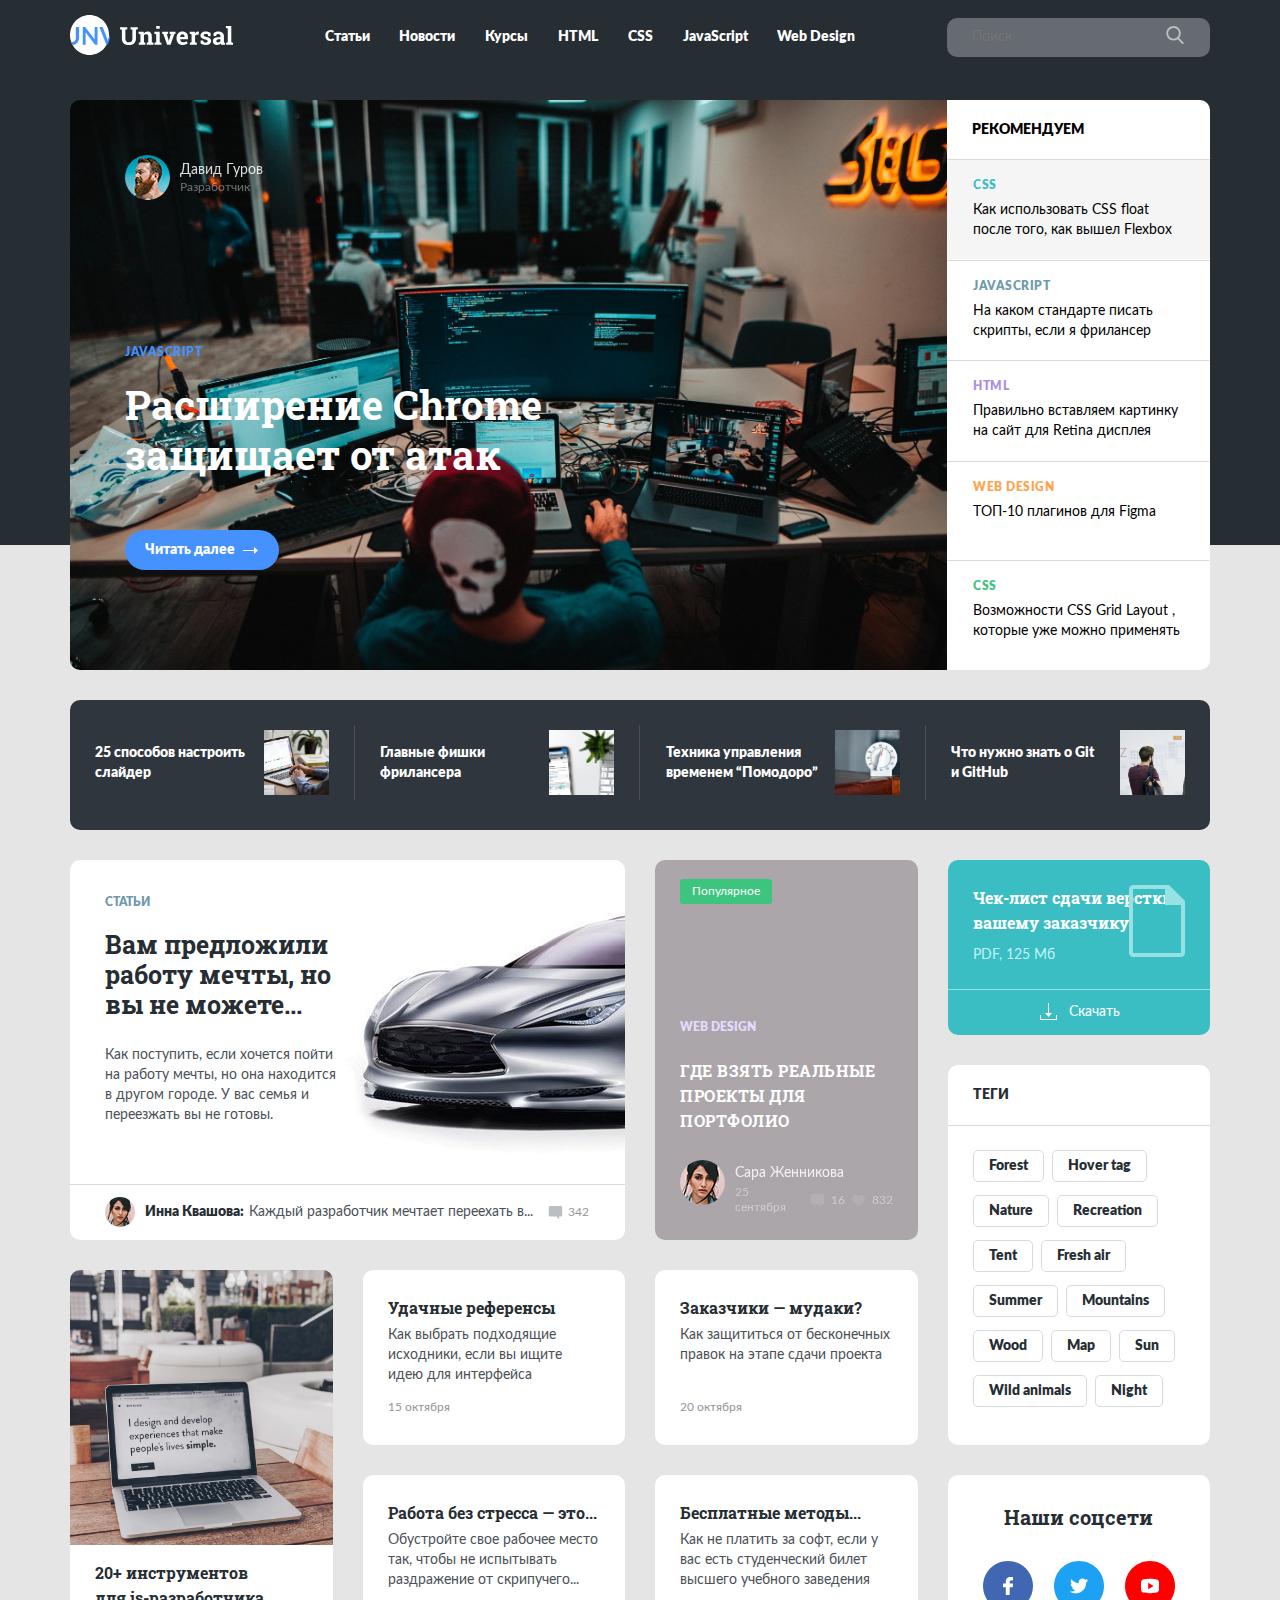
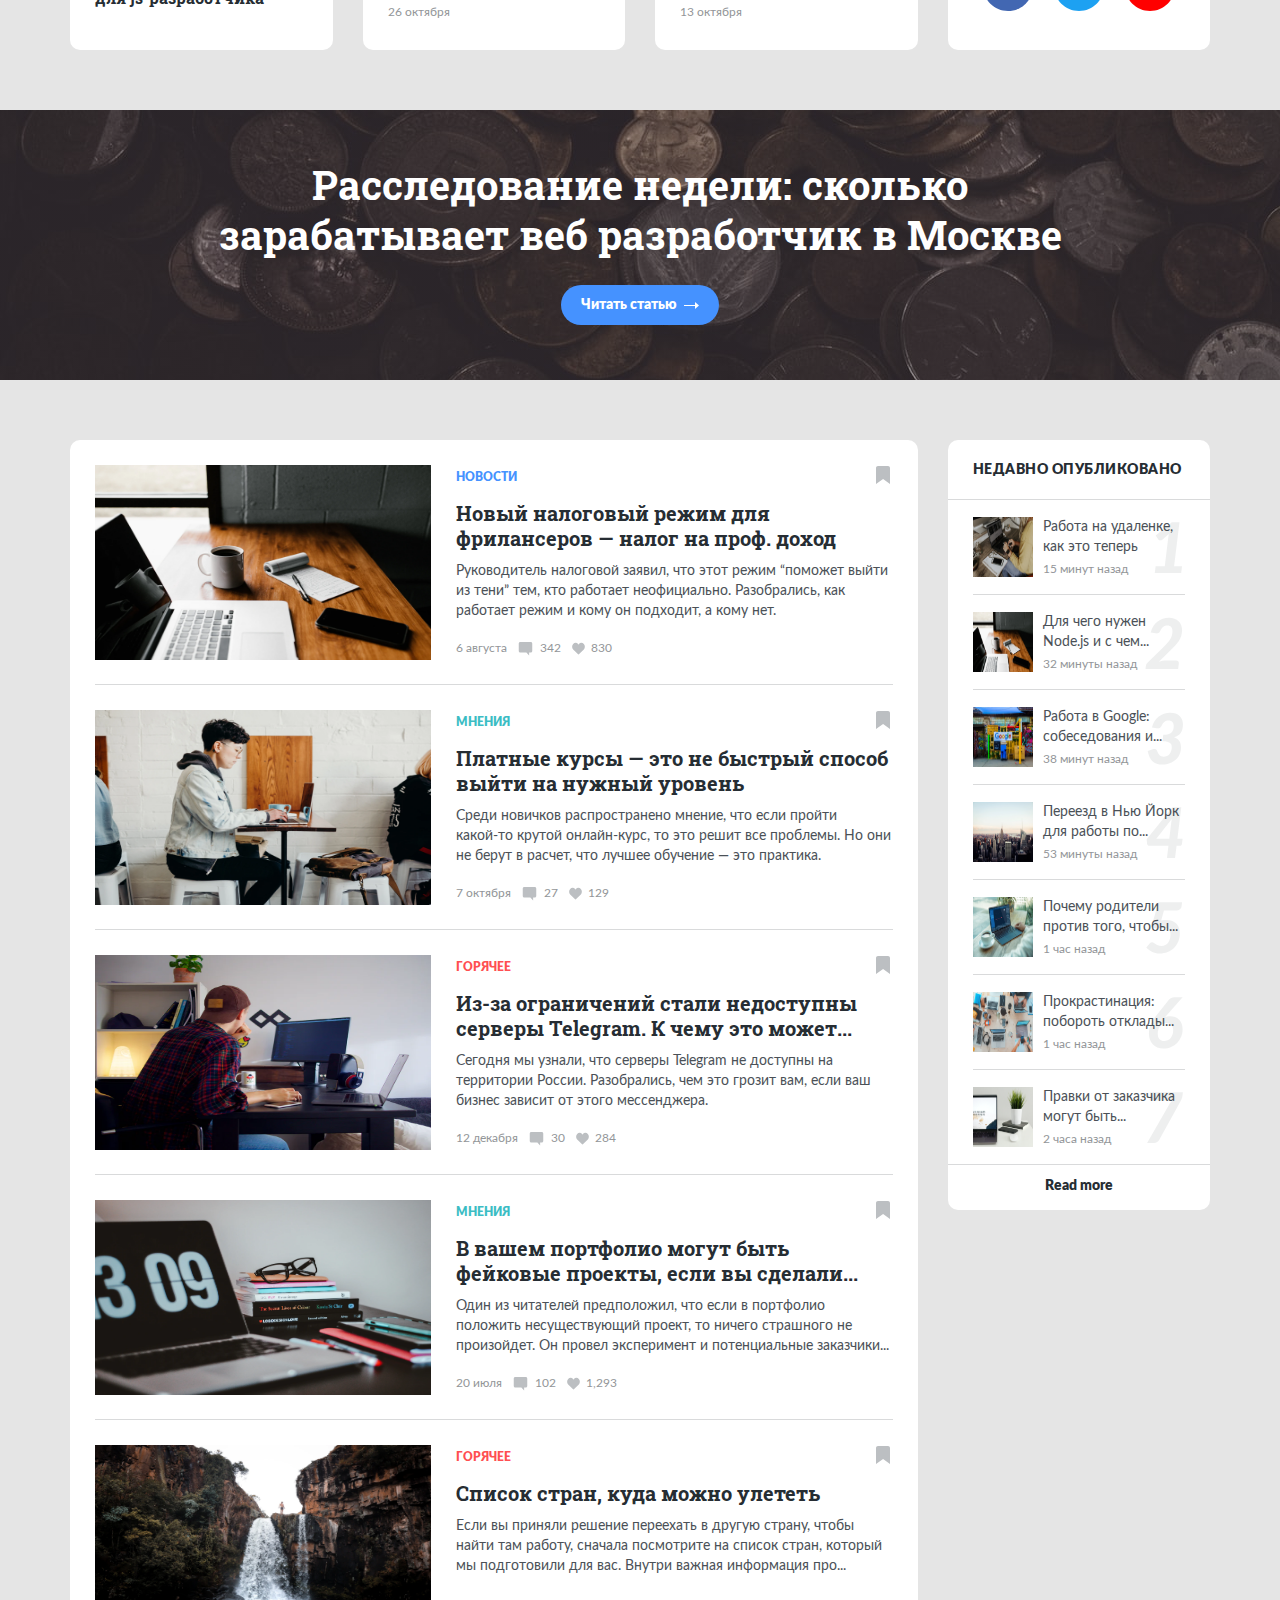
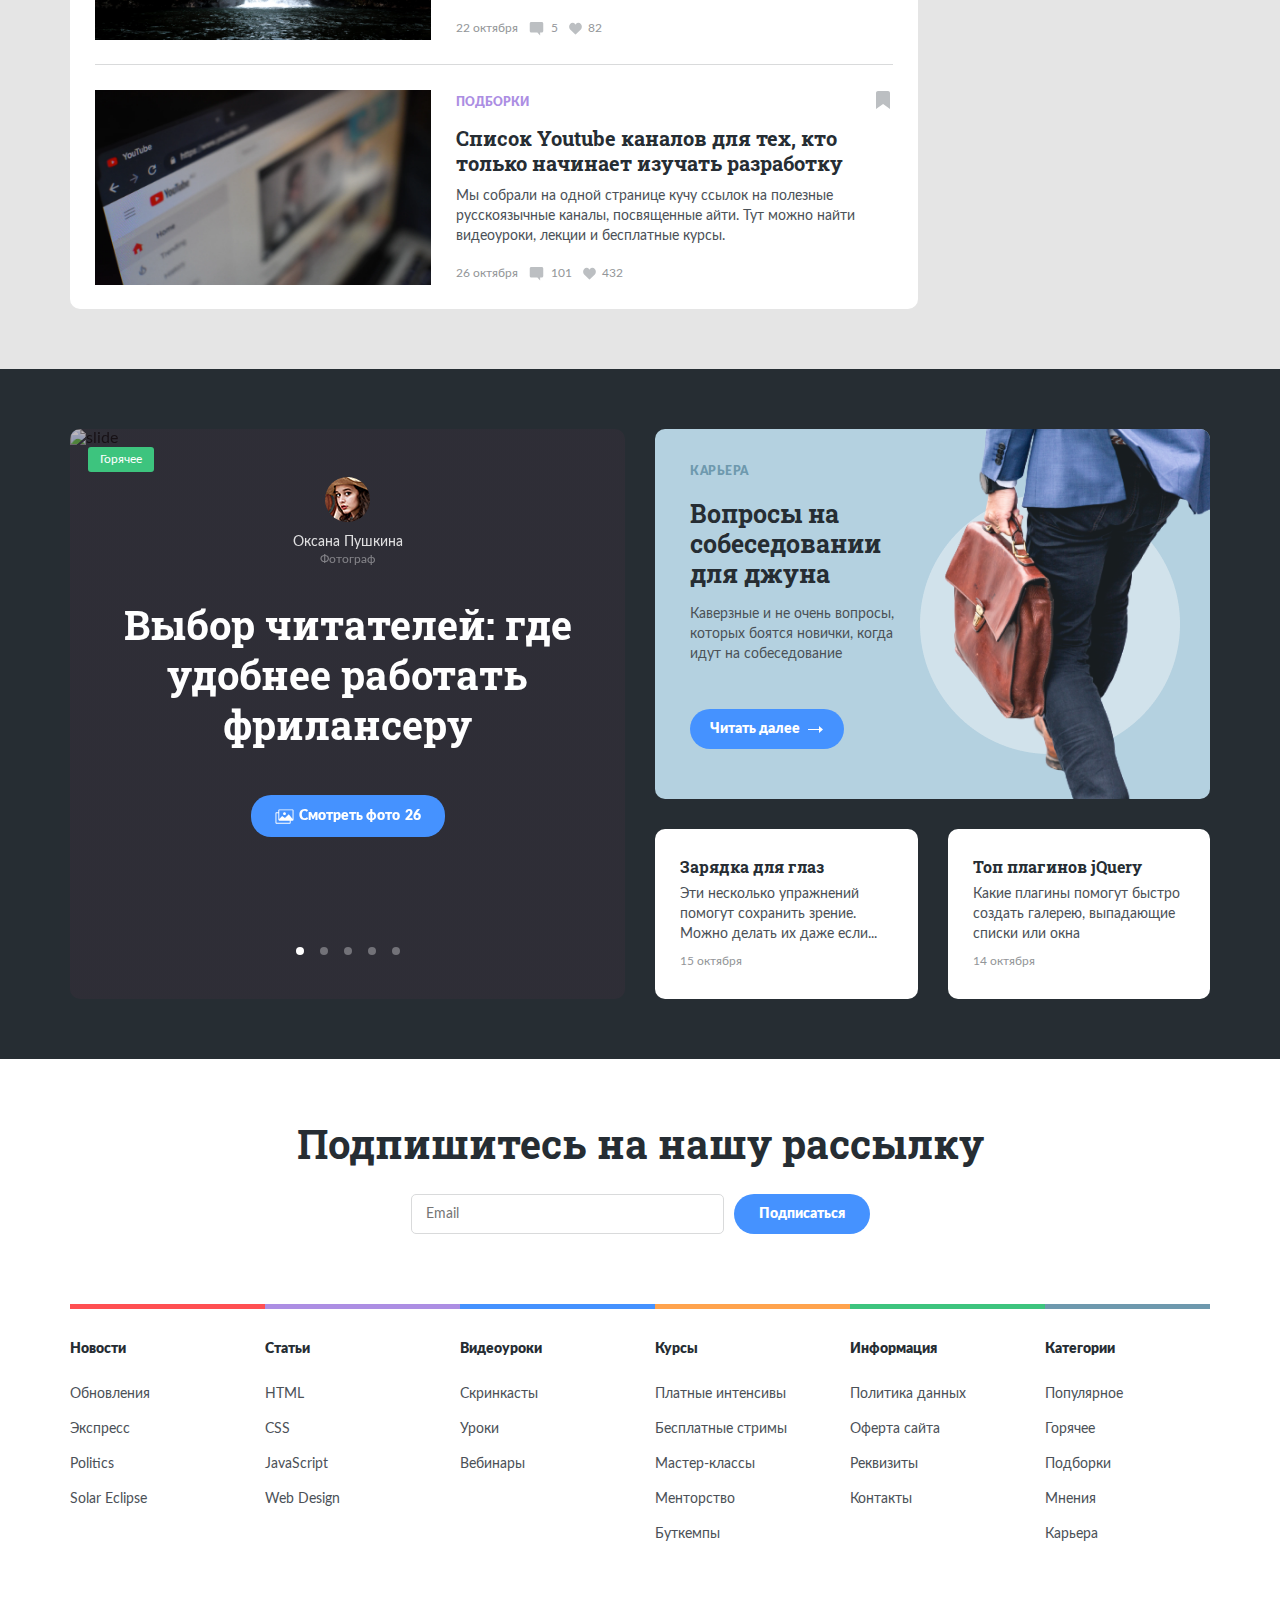
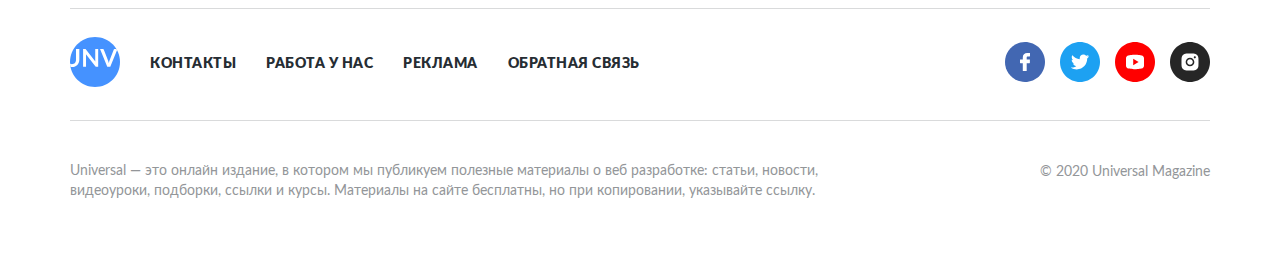
==== commit a4d53254: "add vilidation form" ====
--- a/index.html
+++ b/index.html
@@ -33,8 +33,8 @@
 					</ul>
 				</nav>
 				<!-- /.navbar -->
-				<form class="form header__form header__search-form" action="#">
-					<input class="input header__input" type="search" placeholder="Поиск">
+				<form class="header__form header__search-form" action="#">
+					<input class="header__input" type="search" placeholder="Поиск">
 					<button class="button header__button header__input-button">
 						<img src="img/svg/icon/search.svg" alt="Icon: search">
 					</button>
@@ -546,6 +546,7 @@
 						<div class="news__sidebar-title">Недавно опубликовано</div>
 						<div class="news__sidebar-box">
 							<div class="news__sidebar-card">
+								<img class="news__sidebar-after" src="img/svg/num-1.svg" alt="news">
 								<img class="news__sidebar-image" src="img/news-sidebar/news-sidebar-1.png" alt="news">
 								<a href="#" class="news__sidebar-info">
 									<span class="news__sidebar-text">Работа на удаленке, как это теперь</span>
@@ -553,6 +554,7 @@
 								</a>
 							</div>
 							<div class="news__sidebar-card">
+								<img class="news__sidebar-after" src="img/svg/num-2.svg" alt="news">
 								<img class="news__sidebar-image" src="img/news-sidebar/news-sidebar-2.png" alt="news">
 								<a href="#" class="news__sidebar-info">
 									<span class="news__sidebar-text">Для чего нужен Node.js и с чем...</span>
@@ -560,6 +562,7 @@
 								</a>
 							</div>
 							<div class="news__sidebar-card">
+								<img class="news__sidebar-after" src="img/svg/num-3.svg" alt="news">
 								<img class="news__sidebar-image" src="img/news-sidebar/news-sidebar-3.png" alt="news">
 								<a href="#" class="news__sidebar-info">
 									<span class="news__sidebar-text">Работа в Google: собеседования и...</span>
@@ -567,6 +570,7 @@
 								</a>
 							</div>
 							<div class="news__sidebar-card">
+								<img class="news__sidebar-after" src="img/svg/num-4.svg" alt="news">
 								<img class="news__sidebar-image" src="img/news-sidebar/news-sidebar-4.png" alt="news">
 								<a href="#" class="news__sidebar-info">
 									<span class="news__sidebar-text">Переезд в Нью Йорк для работы по...</span>
@@ -574,6 +578,7 @@
 								</a>
 							</div>
 							<div class="news__sidebar-card">
+								<img class="news__sidebar-after" src="img/svg/num-5.svg" alt="news">
 								<img class="news__sidebar-image" src="img/news-sidebar/news-sidebar-5.png" alt="news">
 								<a href="#" class="news__sidebar-info">
 									<span class="news__sidebar-text">Почему родители против того, чтобы...</span>
@@ -581,6 +586,7 @@
 								</a>
 							</div>
 							<div class="news__sidebar-card">
+								<img class="news__sidebar-after" src="img/svg/num-6.svg" alt="news">
 								<img class="news__sidebar-image" src="img/news-sidebar/news-sidebar-6.png" alt="news">
 								<a href="#" class="news__sidebar-info">
 									<span class="news__sidebar-text">Прокрастинация: побороть отклады...</span>
@@ -588,6 +594,7 @@
 								</a>
 							</div>
 							<div class="news__sidebar-card">
+								<img class="news__sidebar-after" src="img/svg/num-7.svg" alt="news">
 								<img class="news__sidebar-image" src="img/news-sidebar/news-sidebar-7.png" alt="news">
 								<a href="#" class="news__sidebar-info">
 									<span class="news__sidebar-text">Правки от заказчика могут быть...</span>
@@ -691,9 +698,11 @@
 
 				<div class="footer__newsletter">
 					<h2 class="footer__newsletter-title">Подпишитесь на нашу рассылку</h2>
-					<form action="#" class="footer__newsletter-form">
-						<input class="input footer__newsletter-input" type="email" placeholder="Email">
-						<button class="button footer__newsletter-button">Подписаться</button>
+					<form class="footer__newsletter-form" action="send.php" method="POST">
+						<div class="footer__newsletter-group">
+							<input class="footer__newsletter-input" name="email" type="email" placeholder="Email" required>
+						</div>
+						<button class="button footer__newsletter-button" type="submit">Подписаться</button>
 					</form>
 				</div>
 				<!-- /.footer__newsletter -->
@@ -783,6 +792,7 @@
 	<!-- /.footer -->
 	<script src="https://code.jquery.com/jquery-3.5.1.min.js"
 		integrity="sha256-9/aliU8dGd2tb6OSsuzixeV4y/faTqgFtohetphbbj0=" crossorigin="anonymous"></script>
+	<script src="js/jquery.validate.min.js"></script>
 	<script src="js/swiper-bundle.min.js"></script>
 	<script src="js/main.js"></script>
 </body>
--- a/css/style.css
+++ b/css/style.css
@@ -393,14 +393,6 @@
   max-width: 100%;
 }
 
-.input {
-  background-color: #fff;
-  border-radius: 4px;
-  border: none;
-  padding: 0 23px;
-  height: 50px;
-}
-
 .message {
   background-color: #fff;
   border-radius: 4px;
@@ -470,6 +462,7 @@
   font-size: 14px;
   line-height: 20px;
   color: #e2e2e2;
+  border: none;
 }
 
 .header__input:focus {
@@ -1395,6 +1388,8 @@
 }
 
 .news__sidebar-card {
+  position: relative;
+  z-index: 3;
   display: -webkit-box;
   display: -ms-flexbox;
   display: flex;
@@ -1408,6 +1403,13 @@
 
 .news__sidebar-card:last-child {
   border-bottom: none;
+}
+
+.news__sidebar-after {
+  position: absolute;
+  top: 22px;
+  right: 2px;
+  z-index: 2;
 }
 
 .news__sidebar-image {
@@ -1777,19 +1779,7 @@
 }
 
 .footer__newsletter {
-  -ms-grid-column: 1;
-  -ms-grid-column-span: 6;
-  grid-column: 1 / 7;
-  display: -webkit-box;
-  display: -ms-flexbox;
-  display: flex;
-  -webkit-box-orient: vertical;
-  -webkit-box-direction: normal;
-      -ms-flex-direction: column;
-          flex-direction: column;
-  -webkit-box-align: center;
-      -ms-flex-align: center;
-          align-items: center;
+  padding-bottom: 70px;
 }
 
 .footer__newsletter-title {
@@ -1808,17 +1798,19 @@
   display: -webkit-box;
   display: -ms-flexbox;
   display: flex;
-  -webkit-box-align: center;
-      -ms-flex-align: center;
-          align-items: center;
-  margin-bottom: 70px;
+  -webkit-box-pack: justify;
+      -ms-flex-pack: justify;
+          justify-content: space-between;
+  margin: auto;
+  width: 459px;
+  height: 40px;
 }
 
 .footer__newsletter-input {
   height: 40px;
   width: 313px;
   margin-right: 5px;
-  padding: 0 15px;
+  padding: 10px 14px;
   font-style: normal;
   font-weight: normal;
   font-size: 14px;
@@ -1829,6 +1821,7 @@
 }
 
 .footer__newsletter-button {
+  height: 40px;
   border: none;
   padding: 10px 25px;
 }
@@ -1970,6 +1963,10 @@
 
 .footer__copyright-tag {
   margin-top: -18px;
+}
+
+.invalid {
+  color: red;
 }
 
 .article-navbar__link {
@@ -2854,11 +2851,8 @@
 }
 
 .article-reviews__form {
-  display: -webkit-box;
-  display: -ms-flexbox;
-  display: flex;
-  width: 750px;
-  height: 290px;
+  width: 100%;
+  min-height: 290px;
   margin-top: 60px;
   padding: 30px 40px 35px 30px;
   background: #f5f5f5;
@@ -2866,8 +2860,8 @@
 }
 
 .article-reviews__form-title {
-  margin-top: 0;
-  margin-bottom: 15px;
+  margin: 0;
+  margin-left: 95px;
   font-family: Roboto Slab;
   font-style: normal;
   font-weight: bold;
@@ -2880,27 +2874,38 @@
   display: -webkit-box;
   display: -ms-flexbox;
   display: flex;
-  -webkit-box-orient: vertical;
-  -webkit-box-direction: normal;
-      -ms-flex-direction: column;
-          flex-direction: column;
 }
 
 .article-reviews__form-user {
   width: 75px;
   height: 75px;
-  margin-top: 40px;
+  margin-top: 15px;
   margin-right: 20px;
   border-radius: 50%;
 }
 
 .article-reviews__message {
   position: relative;
+  width: 585px;
+  height: 130px;
+  margin-top: 15px;
+}
+
+.article-reviews__message-box {
+  display: -webkit-box;
+  display: -ms-flexbox;
+  display: flex;
+  -webkit-box-orient: vertical;
+  -webkit-box-direction: normal;
+      -ms-flex-direction: column;
+          flex-direction: column;
+  width: 100%;
+  height: 100%;
 }
 
 .article-reviews__message:before {
   position: absolute;
-  content: '';
+  content: ' ';
   top: 28px;
   left: -11px;
   width: 0;
@@ -2912,7 +2917,7 @@
 
 .article-reviews__message::after {
   position: absolute;
-  content: '';
+  content: ' ';
   top: 28px;
   left: -10px;
   width: 0;
@@ -2923,15 +2928,16 @@
 }
 
 .article-reviews__textarea {
-  width: 585px;
-  height: 130px;
+  width: 100%;
+  height: 100%;
   padding: 10px;
-  margin-bottom: 15px;
+  resize: none;
   border: 1px solid #d9dadb;
   border-radius: 5px;
 }
 
 .article-reviews__button {
+  margin-top: 15px;
   padding: 10px 20px 10px 22px;
   border: none;
 }
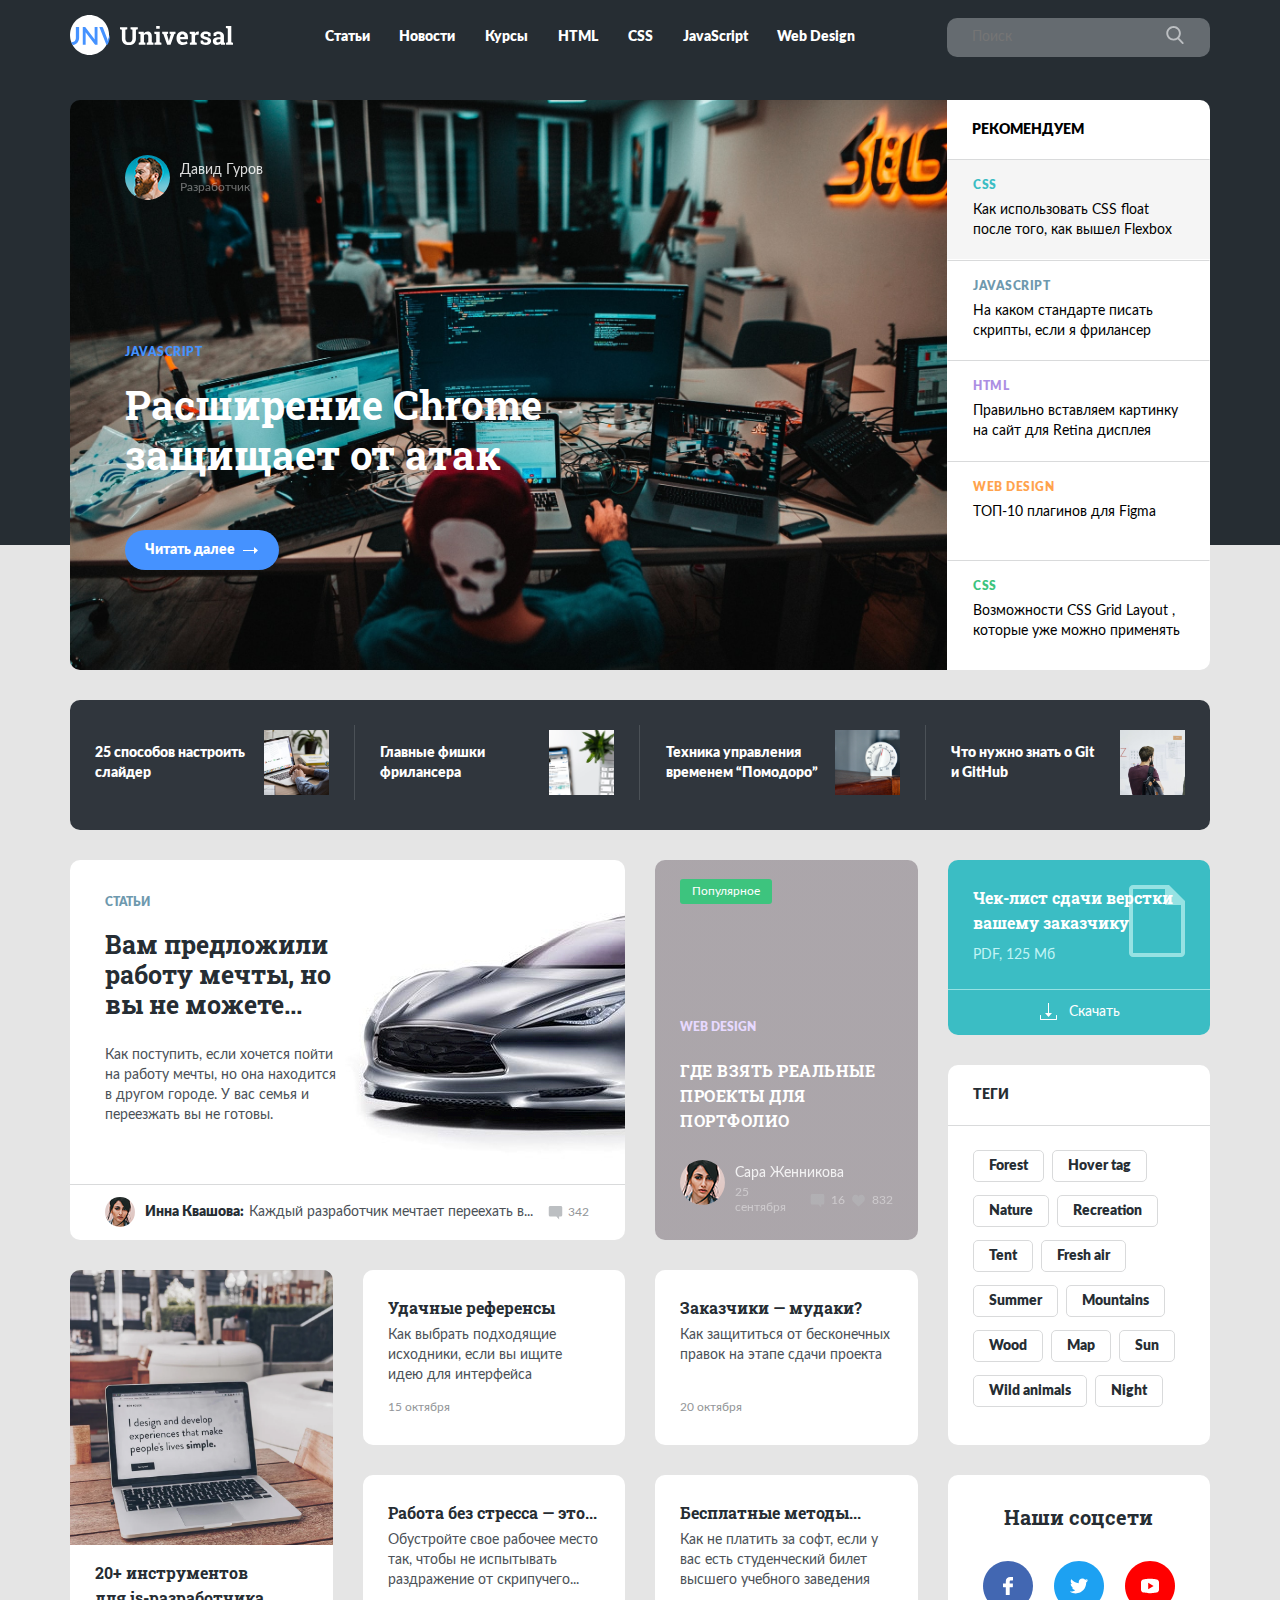
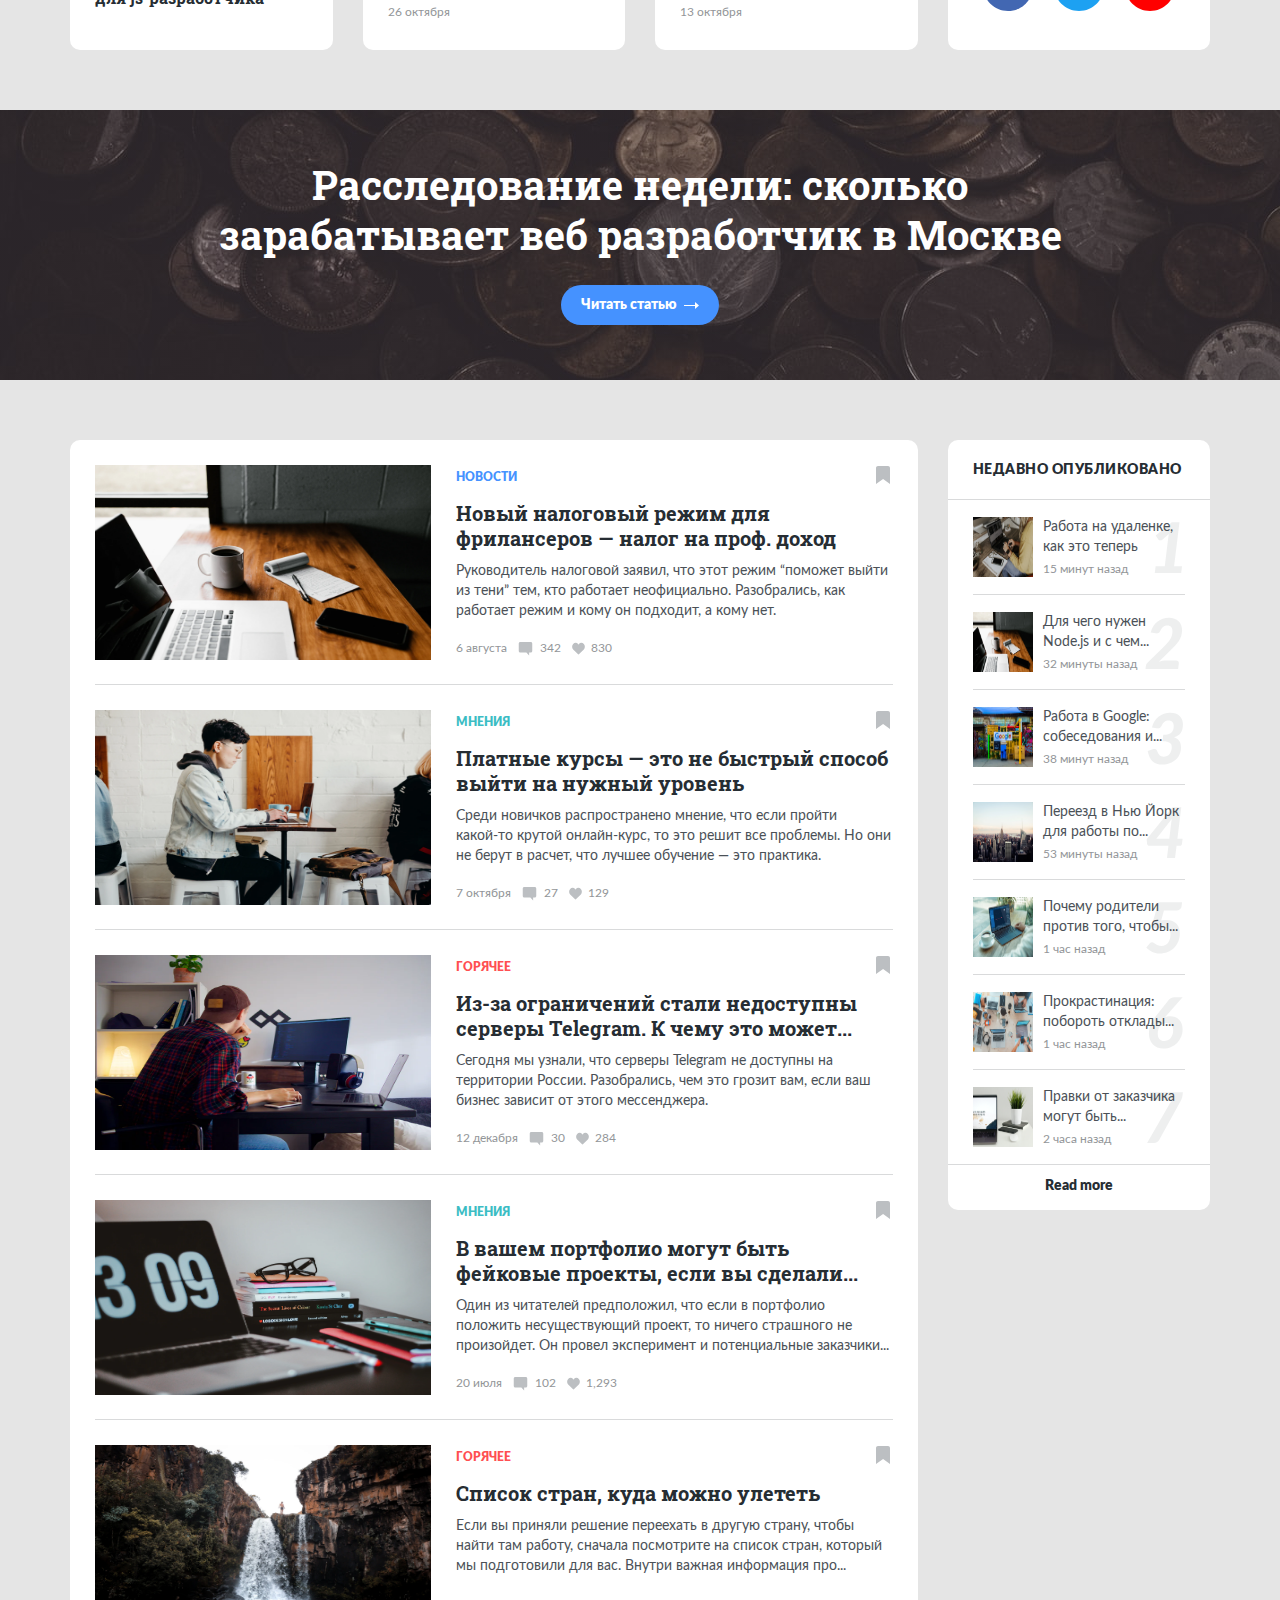
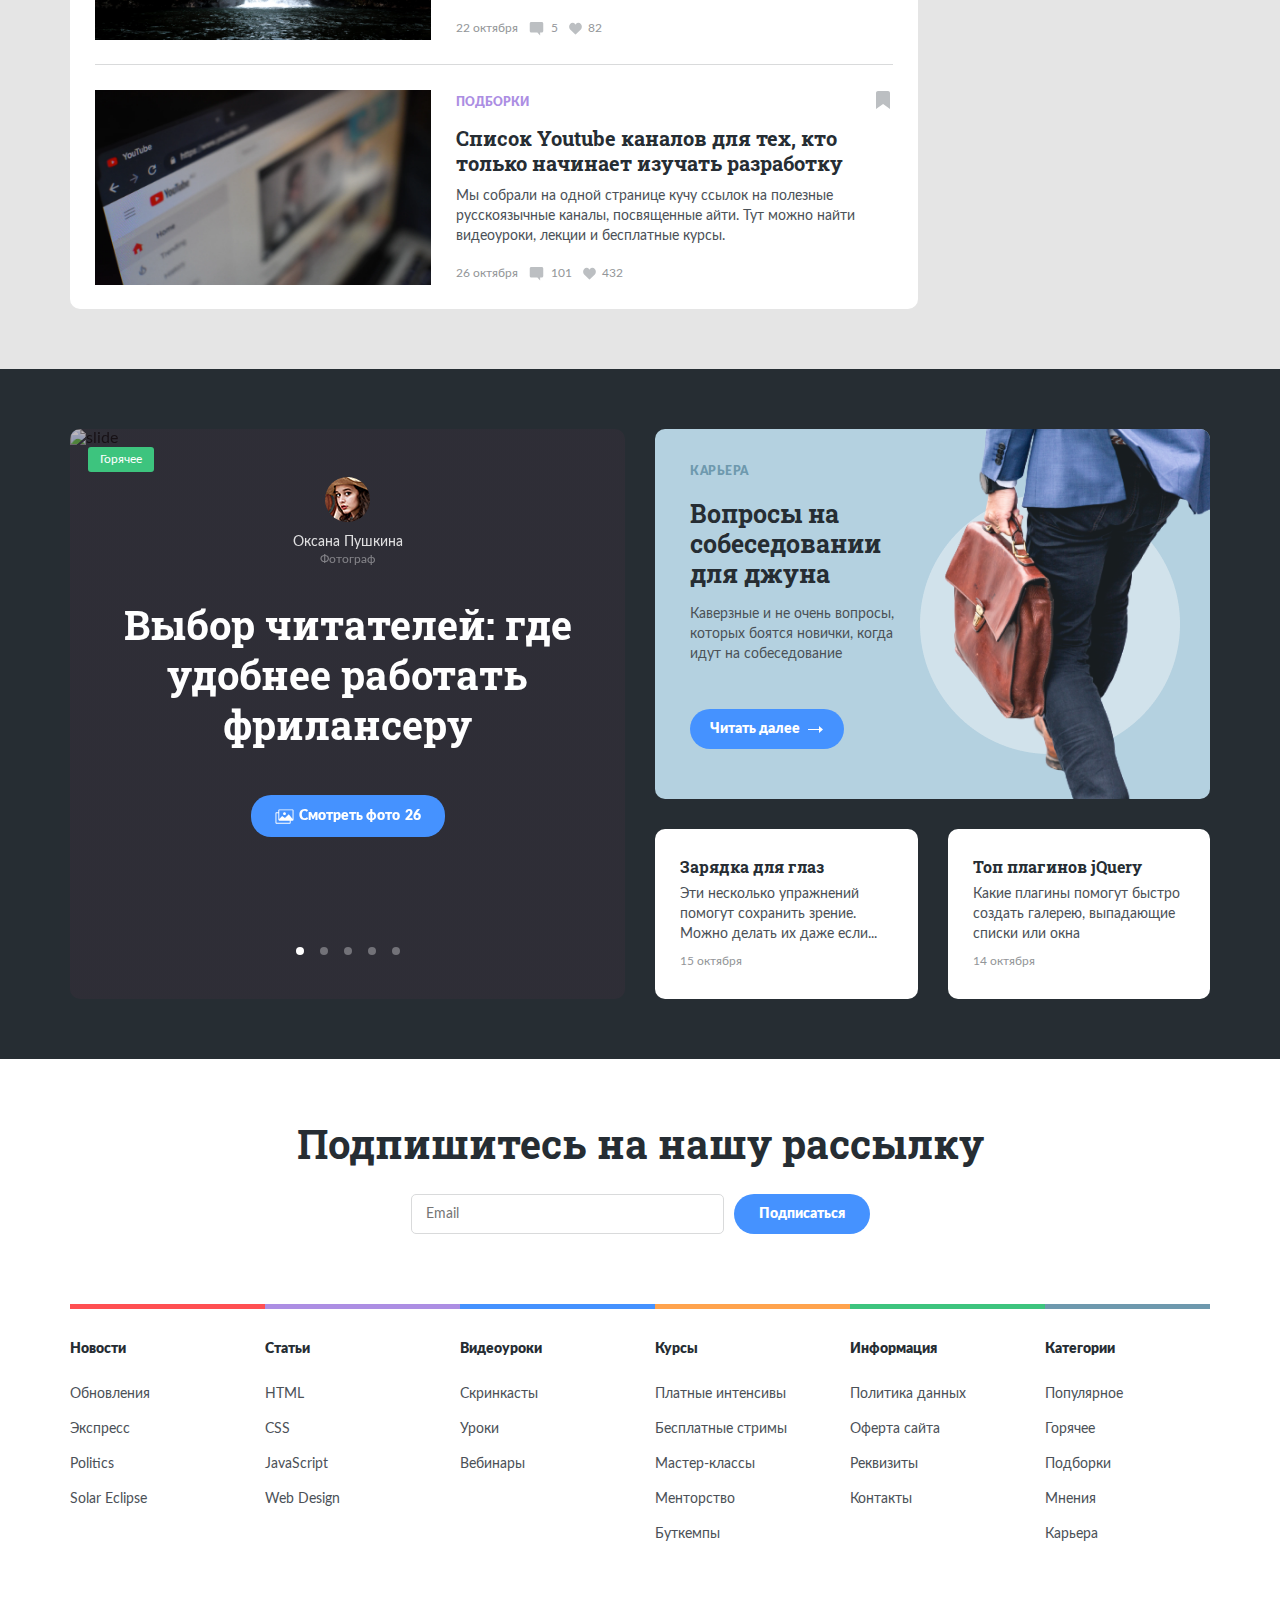
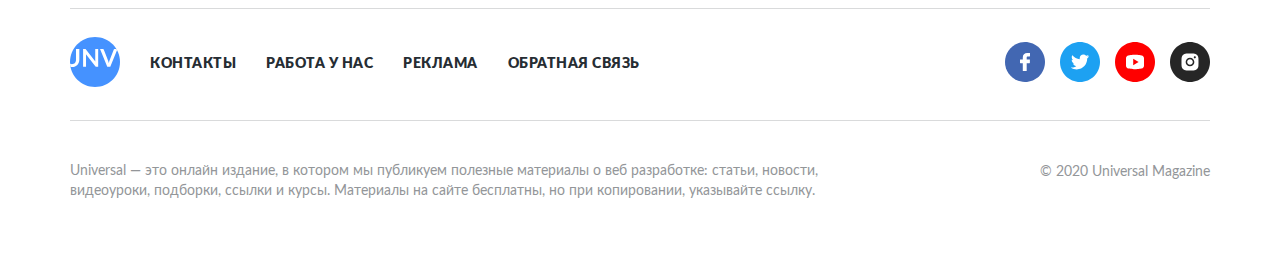
==== commit b277dbfc: "add modal window" ====
--- a/index.html
+++ b/index.html
@@ -378,7 +378,8 @@
 
 								<div class="news__main-box">
 									<h4 class="news__main-topic news__main-topic--new card-topic">Новости</h4>
-									<a href="#" class="news__main-title card-title">Новый налоговый режим для фрилансеров — налог на проф.
+									<a href="article.html" class="news__main-title card-title">Новый налоговый режим для фрилансеров —
+										налог на проф.
 										доход
 									</a>
 									<span class="news__main-text card-text">Руководитель налоговой заявил, что этот режим “поможет выйти
@@ -407,7 +408,9 @@
 								</svg>
 								<div class="news__main-box">
 									<h4 class="news__main-topic news__main-topic--opinion card-topic">Мнения</h4>
-									<a href="#" class="news__main-title card-title">Платные курсы — это не быстрый способ выйти на нужный
+									<a href="article2.html" class="news__main-title card-title">Платные курсы — это не быстрый способ
+										выйти
+										на нужный
 										уровень
 									</a>
 									<span class="news__main-text card-text">Среди новичков распространено мнение, что если пройти <br>
@@ -436,7 +439,8 @@
 								</svg>
 								<div class="news__main-box">
 									<h4 class="news__main-topic news__main-topic--hot card-topic">Горячее</h4>
-									<a href="#" class="news__main-title card-title">Из-за ограничений стали недоступны серверы Telegram. К
+									<a href="article3.html" class="news__main-title card-title">Из-за ограничений стали недоступны серверы
+										Telegram. К
 										чему
 										это может...
 									</a>
@@ -465,7 +469,8 @@
 								</svg>
 								<div class="news__main-box">
 									<h4 class="news__main-topic news__main-topic--opinion card-topic">Мнения</h4>
-									<a href="#" class="news__main-title card-title">В вашем портфолио могут быть фейковые проекты, если вы
+									<a href="article4.html" class="news__main-title card-title">В вашем портфолио могут быть фейковые
+										проекты, если вы
 										сделали...
 									</a>
 									<span class="news__main-text card-text">Один из читателей предположил, что если в портфолио положить
@@ -493,7 +498,7 @@
 								</svg>
 								<div class="news__main-box">
 									<h4 class="news__main-topic news__main-topic--hot card-topic">Горячее</h4>
-									<a href="#" class="news__main-title card-title">Список стран, куда можно улететь
+									<a href="article5.html" class="news__main-title card-title">Список стран, куда можно улететь
 									</a>
 									<span class="news__main-text card-text">Если вы приняли решение переехать в другую страну, чтобы найти
 										там работу, сначала посмотрите на список стран, который мы подготовили для вас. Внутри важная
@@ -520,7 +525,8 @@
 								</svg>
 								<div class="news__main-box">
 									<h4 class="news__main-topic news__main-topic--compilation card-topic">Подборки</h4>
-									<a href="#" class="news__main-title card-title">Список Youtube каналов для тех, кто только начинает
+									<a href="article6.html" class="news__main-title card-title">Список Youtube каналов для тех, кто только
+										начинает
 										изучать
 										разработку
 									</a>
@@ -698,7 +704,7 @@
 
 				<div class="footer__newsletter">
 					<h2 class="footer__newsletter-title">Подпишитесь на нашу рассылку</h2>
-					<form class="footer__newsletter-form" action="send.php" method="POST">
+					<form class="form footer__newsletter-form" action="send.php" method="POST">
 						<div class="footer__newsletter-group">
 							<input class="footer__newsletter-input" name="email" type="email" placeholder="Email" required>
 						</div>
@@ -790,6 +796,7 @@
 		<!-- /.container -->
 	</footer>
 	<!-- /.footer -->
+
 	<script src="https://code.jquery.com/jquery-3.5.1.min.js"
 		integrity="sha256-9/aliU8dGd2tb6OSsuzixeV4y/faTqgFtohetphbbj0=" crossorigin="anonymous"></script>
 	<script src="js/jquery.validate.min.js"></script>
--- a/css/style.css
+++ b/css/style.css
@@ -1036,6 +1036,7 @@
 
 .checklist {
   position: relative;
+  z-index: 1;
   -webkit-box-pack: justify;
       -ms-flex-pack: justify;
           justify-content: space-between;
@@ -1048,6 +1049,7 @@
 
 .checklist-image {
   position: absolute;
+  z-index: -1;
   top: 25px;
   right: 25px;
 }
@@ -1969,16 +1971,16 @@
   color: red;
 }
 
-.article-navbar__link {
+.navbar__link-article {
   color: #939699;
 }
 
-.article-header__input {
+.header__input-article {
   color: #646668;
   background: #f5f5f5;
 }
 
-.article-header__input:focus {
+.header__input-article:focus {
   color: #646668;
 }
 
@@ -1992,6 +1994,56 @@
   height: 100%;
 }
 
+.article-hero--2 {
+  width: 100%;
+  height: 570px;
+  padding: 60px 0 73px;
+  background: -webkit-gradient(linear, left bottom, left top, from(rgba(38, 45, 51, 0.75)), to(rgba(38, 45, 51, 0.75))), url(../img/news/news-2.png) no-repeat center;
+  background: linear-gradient(0deg, rgba(38, 45, 51, 0.75), rgba(38, 45, 51, 0.75)), url(../img/news/news-2.png) no-repeat center;
+  background-size: 100%;
+  height: 100%;
+}
+
+.article-hero--3 {
+  width: 100%;
+  height: 570px;
+  padding: 60px 0 73px;
+  background: -webkit-gradient(linear, left bottom, left top, from(rgba(38, 45, 51, 0.75)), to(rgba(38, 45, 51, 0.75))), url(../img/news/news-3.png) no-repeat center;
+  background: linear-gradient(0deg, rgba(38, 45, 51, 0.75), rgba(38, 45, 51, 0.75)), url(../img/news/news-3.png) no-repeat center;
+  background-size: 100%;
+  height: 100%;
+}
+
+.article-hero--4 {
+  width: 100%;
+  height: 570px;
+  padding: 60px 0 73px;
+  background: -webkit-gradient(linear, left bottom, left top, from(rgba(38, 45, 51, 0.75)), to(rgba(38, 45, 51, 0.75))), url(../img/news/news-4.png) no-repeat center;
+  background: linear-gradient(0deg, rgba(38, 45, 51, 0.75), rgba(38, 45, 51, 0.75)), url(../img/news/news-4.png) no-repeat center;
+  background-size: 100%;
+  height: 100%;
+}
+
+.article-hero--5 {
+  width: 100%;
+  height: 570px;
+  padding: 60px 0 73px;
+  background: -webkit-gradient(linear, left bottom, left top, from(rgba(38, 45, 51, 0.75)), to(rgba(38, 45, 51, 0.75))), url(../img/news/news-5.png) no-repeat center;
+  background: linear-gradient(0deg, rgba(38, 45, 51, 0.75), rgba(38, 45, 51, 0.75)), url(../img/news/news-5.png) no-repeat center;
+  background-size: 100%;
+  height: 100%;
+}
+
+.article-hero--6 {
+  width: 100%;
+  height: 570px;
+  padding: 60px 0 73px;
+  background: -webkit-gradient(linear, left bottom, left top, from(rgba(38, 45, 51, 0.75)), to(rgba(38, 45, 51, 0.75))), url(../img/news/news-6.png) no-repeat center;
+  background: linear-gradient(0deg, rgba(38, 45, 51, 0.75), rgba(38, 45, 51, 0.75)), url(../img/news/news-6.png) no-repeat center;
+  background-size: 100%;
+  height: 100%;
+}
+
 .article-hero__container {
   position: relative;
 }
@@ -2000,6 +2052,12 @@
   position: absolute;
   top: 91px;
   left: -93px;
+  fill: #71767a;
+  cursor: pointer;
+}
+
+.article-hero__bookmark--active {
+  fill: #FF4F52;
 }
 
 .article-hero__menu {
@@ -2418,6 +2476,10 @@
   width: 263px;
 }
 
+.article-swiper__sidebar-link {
+  text-decoration: none;
+}
+
 .article-swiper__sidebar-title {
   margin-top: 0;
   font-family: Roboto Slab;
@@ -2431,7 +2493,7 @@
 .article-swiper__sidebar-image {
   width: 263px;
   height: 180px;
-  margin-bottom: 15px;
+  margin-bottom: 10px;
   border-radius: 10px;
 }
 
@@ -2444,7 +2506,6 @@
   font-weight: bold;
   font-size: 16px;
   line-height: 25px;
-  text-decoration: none;
   color: #262d33;
 }
 
@@ -2604,6 +2665,7 @@
           flex-direction: column;
   width: 263px;
   height: 275px;
+  text-decoration: none;
 }
 
 .article-card__image {
@@ -2612,13 +2674,13 @@
 }
 
 .article-card__title {
+  margin-top: 0;
   margin-bottom: 15px;
   font-family: Roboto Slab;
   font-style: normal;
   font-weight: bold;
   font-size: 16px;
   line-height: 25px;
-  text-decoration: none;
   color: #262d33;
 }
 
@@ -2725,6 +2787,14 @@
   text-transform: uppercase;
 }
 
+.article-reviews__comment-case {
+  display: block;
+}
+
+.article-reviews__comment-case--hidden {
+  display: none;
+}
+
 .article-reviews__comment-box {
   display: -webkit-box;
   display: -ms-flexbox;
@@ -2816,6 +2886,14 @@
   margin-right: 10px;
   font-size: 12px;
   line-height: 15px;
+  color: #4b5157;
+}
+
+.article-reviews__reaction-num--red {
+  color: #FF4F52;
+}
+
+.article-reviews__reaction-num--green {
   color: #3DC47E;
 }
 
@@ -2835,6 +2913,8 @@
   -webkit-box-pack: center;
       -ms-flex-pack: center;
           justify-content: center;
+  width: 100%;
+  height: 50px;
   padding: 15px 0 13px 26px;
   font-style: normal;
   font-weight: 900;
@@ -2843,7 +2923,9 @@
   text-decoration: none;
   border: 1px solid #d9dadb;
   border-radius: 25px;
+  background-color: #fff;
   color: #262d33;
+  cursor: pointer;
 }
 
 .article-reviews__download-loading {
@@ -2945,4 +3027,189 @@
 .article-reviews__send {
   margin-left: 8px;
 }
+
+.modal__overlay {
+  position: fixed;
+  top: 0;
+  right: 0;
+  bottom: 0;
+  left: 0;
+  background-color: rgba(40, 47, 54, 0.8);
+  z-index: 100;
+  visibility: hidden;
+  opacity: 0;
+  -webkit-transition: opacity 0.2s;
+  transition: opacity 0.2s;
+}
+
+.modal__overlay--visible {
+  visibility: visible;
+  opacity: 1;
+}
+
+.modal__dialog {
+  position: fixed;
+  top: 50%;
+  left: 50%;
+  width: 360px;
+  min-height: 530px;
+  padding: 30px 35px 40px;
+  background-color: #ffffff;
+  -webkit-transform: translate(-50%, -50%);
+          transform: translate(-50%, -50%);
+  color: #ffffff;
+  border-radius: 10px;
+  z-index: 101;
+  visibility: hidden;
+  opacity: 0;
+  -webkit-transition: opacity 0.2s;
+  transition: opacity 0.2s;
+}
+
+.modal__dialog--visible {
+  visibility: visible;
+  opacity: 1;
+  max-height: 100%;
+  overflow: auto;
+}
+
+.modal__form {
+  width: 100%;
+}
+
+.modal__close {
+  position: absolute;
+  top: 15px;
+  right: 15px;
+  text-decoration: none;
+  cursor: pointer;
+}
+
+.modal__title {
+  margin: 0 0 25px 0;
+  font-family: Roboto Slab;
+  font-style: normal;
+  font-weight: bold;
+  font-size: 20px;
+  line-height: 25px;
+  color: #262d33;
+}
+
+.modal__input {
+  width: 100%;
+  height: 40px;
+  padding: 0 10px;
+  font-style: normal;
+  font-weight: normal;
+  font-size: 12px;
+  line-height: 15px;
+  border: 1px solid #d9dadb;
+  border-radius: 5px;
+}
+
+.modal__message {
+  width: 100%;
+  padding: 10px;
+  min-height: 120px;
+  margin-top: 5px;
+  resize: none;
+  font-style: normal;
+  font-weight: normal;
+  font-size: 12px;
+  line-height: 15px;
+  border: 1px solid	#d9dadb;
+  border-radius: 5px;
+}
+
+.modal__info {
+  margin: 0;
+  font-style: normal;
+  font-weight: 900;
+  font-size: 14px;
+  line-height: 20px;
+  color: #262d33;
+}
+
+.modal__info-theme {
+  margin-bottom: 5px;
+}
+
+.modal__info-message {
+  margin-top: 15px;
+}
+
+.modal__info-email {
+  margin-top: 15px;
+  margin-bottom: 4px;
+}
+
+.modal__checkbox {
+  position: absolute;
+  z-index: -1;
+  opacity: 0;
+}
+
+.modal__checkbox-label {
+  display: -webkit-box;
+  display: -ms-flexbox;
+  display: flex;
+  -webkit-box-align: center;
+      -ms-flex-align: center;
+          align-items: center;
+  margin-top: 15px;
+  font-style: normal;
+  font-weight: normal;
+  font-size: 14px;
+  line-height: 20px;
+  color: #4b5157;
+  cursor: pointer;
+}
+
+.modal__checkbox-label::before {
+  content: ' ';
+  margin-right: 10px;
+  display: inline-block;
+  width: 20px;
+  height: 20px;
+  background: #ffffff;
+  border: 1px solid #d9dadb;
+  border-radius: 3px;
+}
+
+.modal__checkbox-label--checked::before {
+  background: #4594ff url("../img/svg/icon/checked.svg");
+  background-repeat: no-repeat;
+  background-position: 50% 50%;
+}
+
+.modal__button {
+  border: none;
+  padding: 10px 25px;
+  margin-top: 28px;
+}
+
+.modal__select {
+  display: -webkit-box;
+  display: -ms-flexbox;
+  display: flex;
+  width: 100%;
+  height: 40px;
+  padding-left: 10px;
+  font-style: normal;
+  font-weight: normal;
+  font-size: 14px;
+  line-height: 20px;
+  color: #939699;
+  border: 1px solid #d9dadb;
+  border-radius: 5px;
+  -webkit-appearance: none;
+  -moz-appearance: none;
+  appearance: none;
+}
+
+.modal__select-image {
+  position: absolute;
+  top: 120px;
+  right: 45px;
+}
 /*# sourceMappingURL=style.css.map */